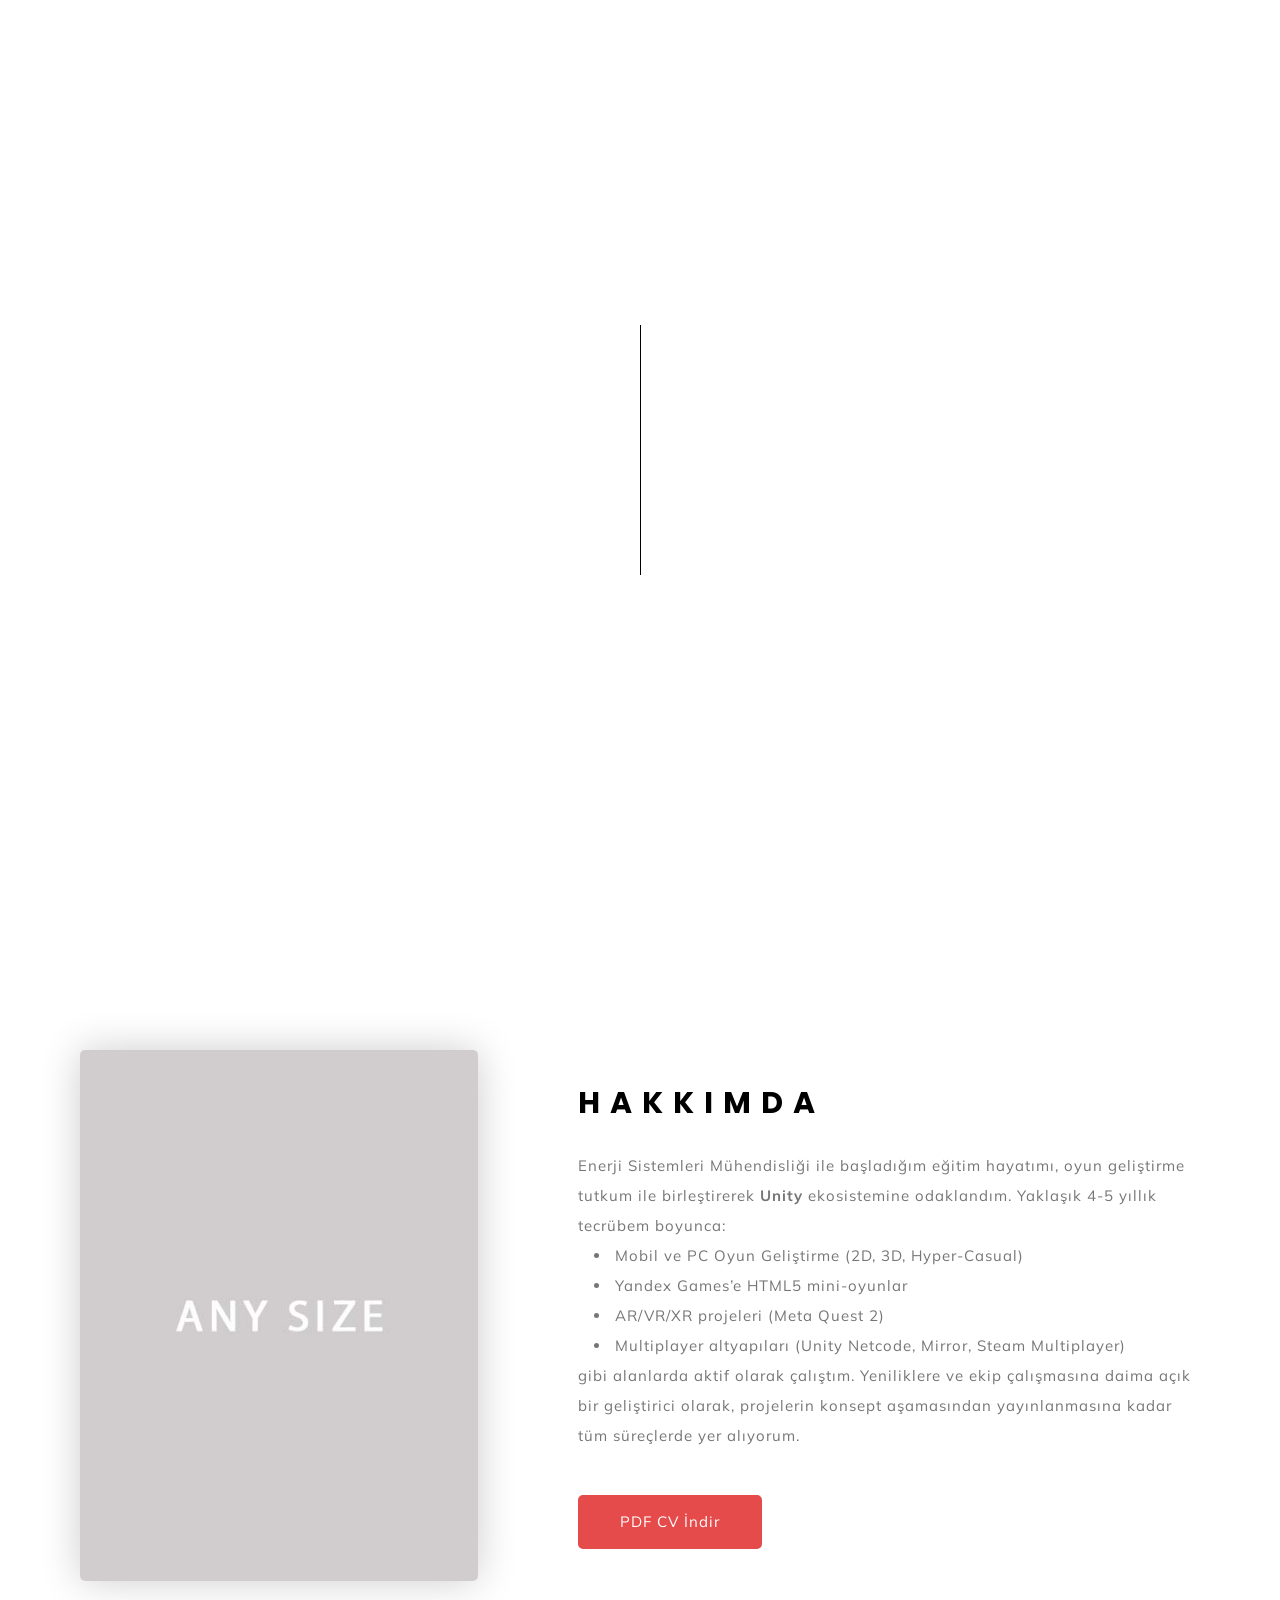
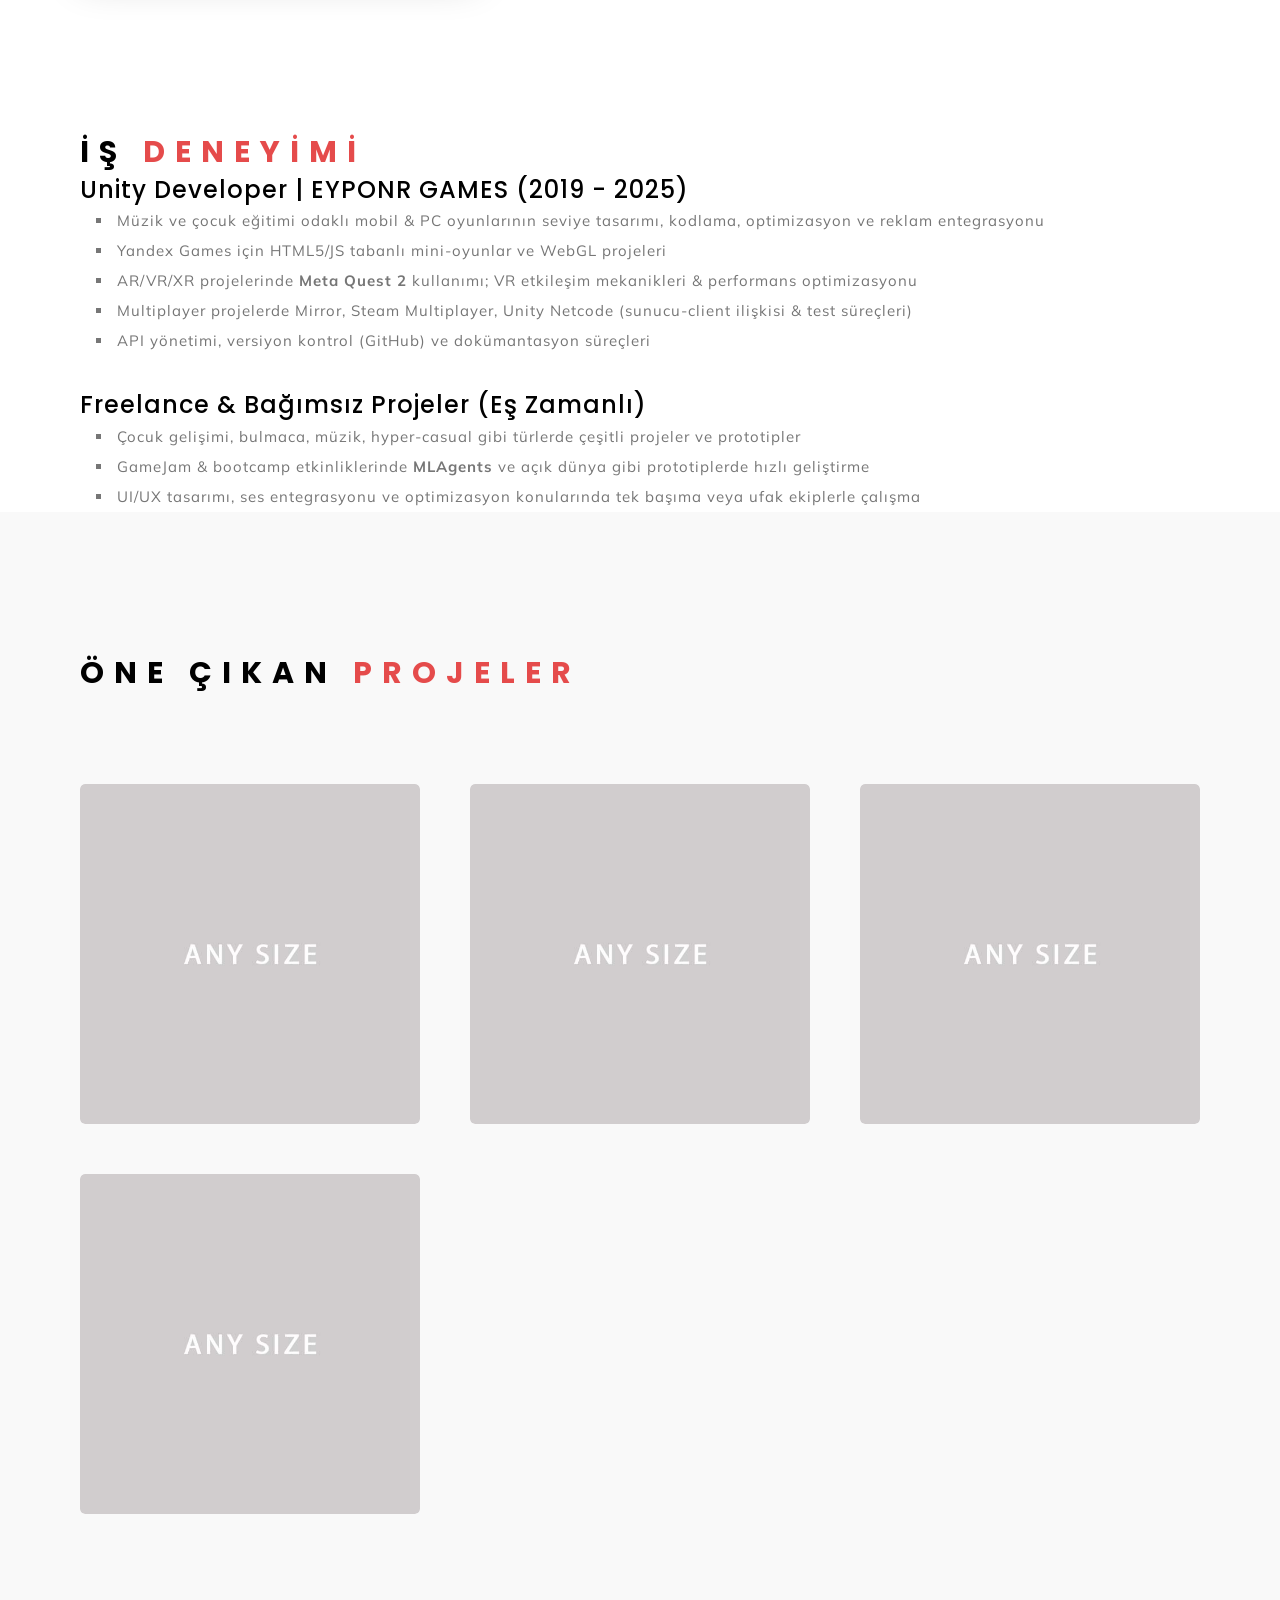
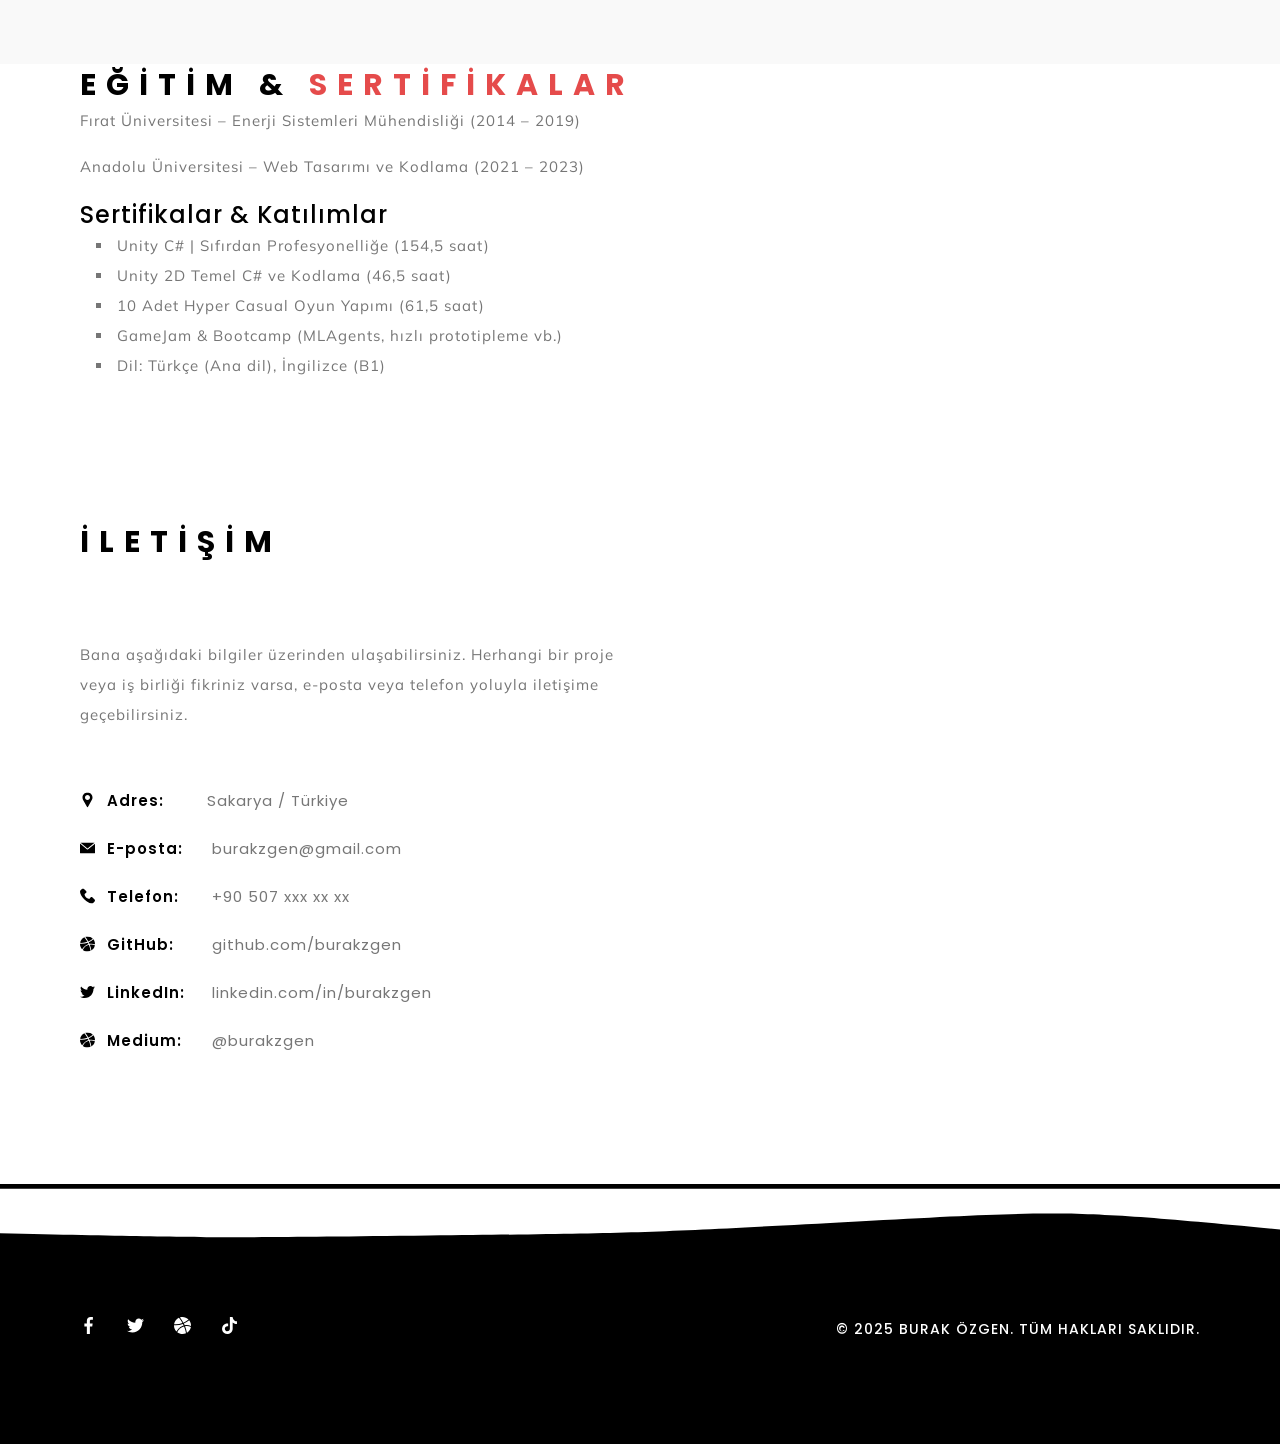
==== index.html @ 92d090a0 "up" ====
<!DOCTYPE html>
<html lang="tr">
<head>
  <meta charset="UTF-8"/>
  <meta name="viewport" content="width=device-width, maximum-scale=1, initial-scale=1"/>
  <meta name="description" content="Burak Özgen - Unity Developer CV & Portfolyo"/>
  <meta name="author" content="Burak Özgen"/>
  <title>Burak Özgen | Unity Developer</title>
  
  <!-- GOOGLE FONTS -->
  <!-- Türkçe karakterlerde sorun yaşamamak için subset=latin-ext ekliyoruz: -->
  <link
    href="https://fonts.googleapis.com/css2?family=Mulish:wght@400;600;700;900&family=Poppins:wght@400;500;600;700;900&display=swap&subset=latin-ext"
    rel="stylesheet"
  >

  <!-- TEMPLATE CSS -->
  <link rel="icon" type="image/png" href="img/favicon.png" />
  <link rel="stylesheet" type="text/css" href="css/plugins.css" />
  <link rel="stylesheet" type="text/css" href="css/colors.css" />
  <link rel="stylesheet" type="text/css" href="css/darkMode.css" />
  <link rel="stylesheet" type="text/css" href="css/style.css" />

  <!-- İsteğe bağlı ek CSS (margin veya spacing için) -->
  <style>
    /* Örnek: .margin-top-2rem adında ufak bir sınıf ekleyip dilediğin yerde kullanabilirsin */
    .margin-top-2rem {
      margin-top: 2rem;
    }
    .single_experience + .single_experience {
      margin-top: 2rem; /* Deneyim blokları arasında 2rem boşluk bırak */
    }
    .single_education + .single_education {
      margin-top: 1rem; /* Eğitim maddeleri arasında 1rem boşluk bırak */
    }
  </style>
</head>

<body>
  <!-- PRELOADER (isteğe bağlı) -->
  <div id="preloader">
    <div class="loader_line"></div>
  </div>
  <!-- /PRELOADER -->

<div class="grax_tm_all_wrap" data-magic-cursor="" data-color="crimson">

  <!-- SETTINGS (Renk & Mod) - İstersen tamamen kaldırabilirsin -->
  <div class="grax_tm_settings">
    <div class="icon">
      <img class="svg" src="img/svg/setting.svg" alt="" />
      <a class="link" href="#"></a>
    </div>
    <div class="wrapper">
      <ul class="direction">
        <li><a class="active light" href="#"><img class="svg" src="img/svg/weather.svg" alt="light mode"/></a></li>
        <li><a class="dark" href="#"><img class="svg" src="img/svg/islam.svg" alt="dark mode"/></a></li>
      </ul>
      <span class="title">Renk Seçenekleri</span>
      <ul class="colors">
        <!-- Renk örnekleri (isteğe bağlı) -->
        <li><a class="blue" href="#"></a></li>
        <li><a class="green" href="#"></a></li>
        <li><a class="brown" href="#"></a></li>
        <li><a class="pink" href="#"></a></li>
        <li><a class="orange" href="#"></a></li>
        <li class="bl"><a class="black" href="#"></a></li>
        <li class="wh"><a class="white" href="#"></a></li>
        <li><a class="purple" href="#"></a></li>
        <li><a class="sky" href="#"></a></li>
        <li><a class="cadetBlue" href="#"></a></li>
        <li><a class="crimson" href="#"></a></li>
        <li><a class="olive" href="#"></a></li>
        <li><a class="red" href="#"></a></li>
      </ul>
      <span class="title">Magic Cursor</span>
      <ul class="cursor">
        <li><a class="showme show" href="#"></a></li>
        <li><a class="hide" href="#"><img class="svg" src="img/svg/arrow.svg" alt="" /></a></li>
      </ul>
    </div>
  </div>
  <!-- /SETTINGS -->

  <!-- TOPBAR (Menü) -->
  <div class="grax_tm_topbar">
    <div class="container">
      <div class="topbar_inner">
      <!--  <div class="logo">
          <!-- Işık & Koyu tema için farklı logo koyabilirsin -->
        <!-- <a class="dark" href="#"><img src="img/logo/dark.png" alt="logo"/></a>
          <a class="light" href="#"><img src="img/logo/logo.png" alt="logo"/></a>
        </div> -->
        <div class="menu">
          <ul class="anchor_nav">
            <li class="current"><a href="#home">Anasayfa</a></li>
            <li><a href="#about">Hakkımda</a></li>
            <li><a href="#experience">Deneyim</a></li>
            <li><a href="#portfolio">Projeler</a></li>
            <li><a href="#education">Eğitim & Sertifikalar</a></li>
            <li><a href="#contact">İletişim</a></li>
          </ul>
        </div>
      </div>
    </div>
  </div>
  <!-- /TOPBAR -->

  <!-- MOBILE MENU -->
  <div class="grax_tm_mobile_menu">
    <div class="topbar_inner">
      <div class="container bigger">
        <div class="topbar_in">
          <div class="logo">
            <a href="#"><img src="img/logo/dark.png" alt="logo"/></a>
          </div>
          <div class="my_trigger">
            <div class="hamburger hamburger--collapse-r">
              <div class="hamburger-box">
                <div class="hamburger-inner"></div>
              </div>
            </div>
          </div>
        </div>
      </div>
    </div>
    <div class="dropdown">
      <div class="container">
        <div class="dropdown_inner">
          <ul class="anchor_nav">
            <li><a href="#home">Anasayfa</a></li>
            <li><a href="#about">Hakkımda</a></li>
            <li><a href="#experience">Deneyim</a></li>
            <li><a href="#portfolio">Projeler</a></li>
            <li><a href="#education">Eğitim & Sertifikalar</a></li>
            <li><a href="#contact">İletişim</a></li>
          </ul>
        </div>
      </div>
    </div>
  </div>
  <!-- /MOBILE MENU -->

  <!-- HERO (Anasayfa) -->
  <div class="grax_tm_hero" id="home">
    <div class="bg">
      <div class="image" data-img-url="img/slider/2.jpg"></div>
      <div class="overlay"></div>
    </div>
    <div class="content">
      <div class="container">
        <div class="details" data-animation="toTop">
          <h3 class="fn_animation name">Burak Özgen</h3>
          <span class="fn_animation job">Unity Developer | Oyun Geliştirici</span>
        </div>
        <div class="grax_tm_down" data-skin="light">
          <div class="line_wrapper">
            <div class="line"></div>
          </div>
        </div>
      </div>
    </div>
  </div>
  <!-- /HERO -->

  <!-- ABOUT (Hakkımda) -->
  <div class="grax_tm_section" id="about">
    <div class="grax_tm_about">
      <div class="container">
        <div class="about_inner">
          <div class="left wow fadeInLeft" data-wow-duration="1.5s">
            <div class="image parallax" data-relative-input="true">
              <img src="img/placeholders/3-4.jpg" alt="placeholder" />
              <div class="main layer" data-img-url="img/about/1.jpg" data-depth="0.04"></div>
            </div>
          </div>
          <div class="right wow fadeInLeft" data-wow-duration="1.5s" data-wow-delay=".2s">
            <div class="grax_tm_title_holder">
              <h3>Hakkımda</h3>
            </div>
            <div class="text">
              <p>
                Enerji Sistemleri Mühendisliği ile başladığım eğitim hayatımı, oyun geliştirme 
                tutkum ile birleştirerek <strong>Unity</strong> ekosistemine odaklandım. 
                Yaklaşık 4-5 yıllık tecrübem boyunca:
              </p>
              <ul style="list-style: inside disc; margin-left:1rem;">
                <li>Mobil ve PC Oyun Geliştirme (2D, 3D, Hyper-Casual)</li>
                <li>Yandex Games’e HTML5 mini-oyunlar</li>
                <li>AR/VR/XR projeleri (Meta Quest 2)</li>
                <li>Multiplayer altyapıları (Unity Netcode, Mirror, Steam Multiplayer)</li>
              </ul>
              <p>
                gibi alanlarda aktif olarak çalıştım. Yeniliklere ve ekip çalışmasına 
                daima açık bir geliştirici olarak, projelerin konsept aşamasından 
                yayınlanmasına kadar tüm süreçlerde yer alıyorum.
              </p>
            </div>

            <div class="grax_tm_button" style="margin-top:1rem;">
              <!-- Burada PDF linki veya Drive linki ekleyebilirsin -->
              <a href="img/resume/BurakOZGEN_CV.pdf" download>PDF CV İndir</a>
            </div>
            
          </div>
        </div>
      </div>
    </div>
  </div>
  <!-- /ABOUT -->

  <!-- EXPERIENCE (Deneyim) -->
  <div class="grax_tm_section" id="experience">
    <div class="container">
      <div class="grax_tm_title_holder">
        <h3>İş <span>Deneyimi</span></h3>
      </div>
      <div class="experience_inner">
        
        <!-- 1) EYPONR GAMES -->
        <div class="single_experience wow fadeInLeft" data-wow-duration="1.5s">
          <h4>Unity Developer | EYPONR GAMES <span>(2019 - 2025)</span></h4>
          <ul style="list-style: inside square; margin-left:1rem;">
            <li>Müzik ve çocuk eğitimi odaklı mobil &amp; PC oyunlarının seviye tasarımı, kodlama, optimizasyon ve reklam entegrasyonu</li>
            <li>Yandex Games için HTML5/JS tabanlı mini-oyunlar ve WebGL projeleri</li>
            <li>AR/VR/XR projelerinde <strong>Meta Quest 2</strong> kullanımı; VR etkileşim mekanikleri &amp; performans optimizasyonu</li>
            <li>Multiplayer projelerde Mirror, Steam Multiplayer, Unity Netcode (sunucu-client ilişkisi &amp; test süreçleri)</li>
            <li>API yönetimi, versiyon kontrol (GitHub) ve dokümantasyon süreçleri</li>
          </ul>
        </div>

        <!-- 2) Freelance & Bağımsız Projeler -->
        <div class="single_experience wow fadeInLeft" data-wow-duration="1.5s" data-wow-delay=".2s">
          <h4>Freelance &amp; Bağımsız Projeler <span>(Eş Zamanlı)</span></h4>
          <ul style="list-style: inside square; margin-left:1rem;">
            <li>Çocuk gelişimi, bulmaca, müzik, hyper-casual gibi türlerde çeşitli projeler ve prototipler</li>
            <li>GameJam &amp; bootcamp etkinliklerinde <strong>MLAgents</strong> ve açık dünya gibi prototiplerde hızlı geliştirme</li>
            <li>UI/UX tasarımı, ses entegrasyonu ve optimizasyon konularında tek başıma veya ufak ekiplerle çalışma</li>
          </ul>
        </div>

      </div>
    </div>
  </div>
  <!-- /EXPERIENCE -->

  <!-- PORTFOLIO (Projeler) -->
  <div class="grax_tm_section" id="portfolio">
    <div class="grax_tm_portfolio">
      <div class="container">
        <div class="grax_tm_title_holder">
          <h3>Öne Çıkan <span>Projeler</span></h3>
        </div>
        <div class="portfolio_list">
          <ul class="gallery_zoom my_waypoint">

            <!-- Real Piano -->
            <li class="wow fadeInLeft" data-wow-duration="1.5s">
              <div class="list_inner">
                <div class="image">
                  <img src="img/placeholders/1-1.jpg" alt="placeholder"/>
                  <div class="main" data-img-url="img/portfolio/1.jpg"></div>
                </div>
                <div class="overlay"></div>
                <div class="details">
                  <span>Müzik / Eğitim</span>
                  <h3>Real Piano</h3>
                </div>
                <!-- Bağlantı ister WebGL demosu ister Google Play linki vb. -->
                <a class="grax_tm_full_link" href="#" target="_blank"></a>
              </div>
            </li>

            <!-- Cebirsel Hazineler -->
            <li class="wow fadeInLeft" data-wow-duration="1.5s" data-wow-delay=".2s">
              <div class="list_inner">
                <div class="image">
                  <img src="img/placeholders/1-1.jpg" alt="placeholder"/>
                  <div class="main" data-img-url="img/portfolio/2.jpg"></div>
                </div>
                <div class="overlay"></div>
                <div class="details">
                  <span>Bulmaca / Macera</span>
                  <h3>Cebirsel Hazineler</h3>
                </div>
                <a class="grax_tm_full_link" href="#" target="_blank"></a>
              </div>
            </li>

            <!-- Meow Cat Runner -->
            <li class="wow fadeInLeft" data-wow-duration="1.5s" data-wow-delay=".4s">
              <div class="list_inner">
                <div class="image">
                  <img src="img/placeholders/1-1.jpg" alt="placeholder"/>
                  <div class="main" data-img-url="img/portfolio/3.jpg"></div>
                </div>
                <div class="overlay"></div>
                <div class="details">
                  <span>Hyper-Casual</span>
                  <h3>Meow Cat Runner</h3>
                </div>
                <a class="grax_tm_full_link" href="#" target="_blank"></a>
              </div>
            </li>

            <!-- VR Projesi -->
            <li class="wow fadeInLeft" data-wow-duration="1.5s" data-wow-delay=".6s">
              <div class="list_inner">
                <div class="image">
                  <img src="img/placeholders/1-1.jpg" alt="placeholder"/>
                  <div class="main" data-img-url="img/portfolio/4.jpg"></div>
                </div>
                <div class="overlay"></div>
                <div class="details">
                  <span>AR/VR/XR</span>
                  <h3>VR Projesi (Meta Quest 2)</h3>
                </div>
                <a class="grax_tm_full_link" href="#" target="_blank"></a>
              </div>
            </li>

          </ul>
        </div>
      </div>
    </div>
  </div>
  <!-- /PORTFOLIO -->

  <!-- EDUCATION & CERTIFICATES -->
  <div class="grax_tm_section" id="education">
    <div class="container">
      <div class="grax_tm_title_holder">
        <h3>Eğitim &amp; <span>Sertifikalar</span></h3>
      </div>
      <div class="education_inner wow fadeInLeft" data-wow-duration="1.5s">
        
        <!-- Eğitim maddeleri -->
        <div class="single_education">
          <p>Fırat Üniversitesi – Enerji Sistemleri Mühendisliği <span>(2014 – 2019)</span></p>
        </div>
        <div class="single_education">
          <p>Anadolu Üniversitesi – Web Tasarımı ve Kodlama <span>(2021 – 2023)</span></p>
        </div>

        <div class="single_education margin-top-30">
          <h4>Sertifikalar &amp; Katılımlar</h4>
          <ul style="list-style: inside square; margin-left:1rem;">
            <li>Unity C# | Sıfırdan Profesyonelliğe (154,5 saat)</li>
            <li>Unity 2D Temel C# ve Kodlama (46,5 saat)</li>
            <li>10 Adet Hyper Casual Oyun Yapımı (61,5 saat)</li>
            <li>GameJam &amp; Bootcamp (MLAgents, hızlı prototipleme vb.)</li>
            <li>Dil: Türkçe (Ana dil), İngilizce (B1)</li>
          </ul>
        </div>

      </div>
    </div>
  </div>

  <!-- /EDUCATION & CERTIFICATES -->

  <!-- CONTACT (İletişim) -->
  <div class="grax_tm_contact" id="contact">
    <div class="container">
      <div class="grax_tm_title_holder">
        <h3>İletişim</h3>
      </div>
      <div class="contact_inner">
        <!-- Solda sadece iletişim bilgileri -->
        <div class="left wow fadeInLeft" data-wow-duration="1s">
          <div class="text">
            <p>
              Bana aşağıdaki bilgiler üzerinden ulaşabilirsiniz.  
              Herhangi bir proje veya iş birliği fikriniz varsa, e-posta veya telefon yoluyla iletişime geçebilirsiniz.
            </p>
          </div>
          <div class="info_list" style="margin-top:1rem;">
            <ul>
              <li>
                <div class="list_inner">
                  <img class="svg" src="img/svg/location.svg" alt="location" />
                  <p><span class="first">Adres:</span><span class="second">Sakarya / Türkiye</span></p>
                </div>
              </li>
              <li>
                <div class="list_inner">
                  <img class="svg" src="img/svg/email.svg" alt="email" />
                  <p><span class="first">E-posta:</span>
                    <span class="second"><a href="mailto:burakzgen@gmail.com">burakzgen@gmail.com</a></span></p>
                </div>
              </li>
              <li>
                <div class="list_inner">
                  <img class="svg" src="img/svg/phone.svg" alt="phone" />
                  <p><span class="first">Telefon:</span>
                    <span class="second"><a href="tel:+90507xxxxxxx">+90 507 xxx xx xx</a></span></p>
                </div>
              </li>
              <li>
                <div class="list_inner">
                  <img class="svg" src="img/svg/social/dribbble.svg" alt="github" />
                  <p><span class="first">GitHub:</span>
                    <span class="second"><a href="https://github.com/burakzgen" target="_blank">github.com/burakzgen</a></span></p>
                </div>
              </li>
              <li>
                <div class="list_inner">
                  <img class="svg" src="img/svg/social/twitter.svg" alt="linkedin" />
                  <p><span class="first">LinkedIn:</span>
                    <span class="second"><a href="https://linkedin.com/in/burakzgen" target="_blank">linkedin.com/in/burakzgen</a></span></p>
                </div>
              </li>
              <li>
                <div class="list_inner">
                  <img class="svg" src="img/svg/social/dribbble.svg" alt="medium" />
                  <p><span class="first">Medium:</span>
                    <span class="second"><a href="https://medium.com/@burakzgen" target="_blank">@burakzgen</a></span></p>
                </div>
              </li>
            </ul>
          </div>
        </div>
        
        <!-- Sağ kısım: formu kaldırdığımız için istersen tamamen yok edebilirsin -->
        <div class="right wow fadeInLeft" data-wow-duration="1s" data-wow-delay=".2s" style="display:none;">
          <!-- Boş -->
        </div>
      </div>
    </div>
  </div>
  <!-- /CONTACT -->

  <!-- FOOTER / COPYRIGHT -->
  <div class="grax_tm_section">
    <div class="grax_tm_copyright">
      <div class="my_wave">
        <svg width="100%" height="100%" version="1.1" xmlns="http://www.w3.org/2000/svg">
          <defs></defs>
          <path
            id="wave_img"
            data-color="#fff"
            d="M 0 185.609 C 317.16666666666663 118.136 317.16666666666663 118.136 634.3333333333333 151.87 
               C 951.4999999999999 185.609 951.4999999999999 185.609 1268.6666666666665 116.402 
               C 1585.833333333333 47.195 1585.833333333333 47.195 1903 131.925 
               L 1903 507 L 0 507 Z"
            fill="#fff"></path>
        </svg>
      </div>
      <div class="container">
        <div class="copyright_inner">
         <!-- <div class="logo wow fadeInLeft" data-wow-duration="1s">
            <img src="img/logo/logo.png" alt="logo" />
          </div> -->
          <div class="social wow fadeInLeft" data-wow-duration="1s" data-wow-delay=".2s">
            <ul>
              <li><a href="#"><img class="svg" src="img/svg/social/facebook.svg" alt="fb" /></a></li>
              <li><a href="#"><img class="svg" src="img/svg/social/twitter.svg" alt="tw" /></a></li>
              <li><a href="#"><img class="svg" src="img/svg/social/dribbble.svg" alt="dribbble" /></a></li>
              <li><a href="#"><img class="svg" src="img/svg/social/tik-tok.svg" alt="tiktok" /></a></li>
            </ul>
          </div>
          <div class="copy wow fadeInLeft" data-wow-duration="1s" data-wow-delay=".4s">
            <p>© 2025 Burak Özgen. Tüm Hakları Saklıdır.</p>
          </div>
        </div>
      </div>
    </div>
  </div>
  <!-- /FOOTER -->

  <!-- MOUSE CURSOR (isteğe bağlı) -->
  <div class="mouse-cursor cursor-outer"></div>
  <div class="mouse-cursor cursor-inner"></div>

  <!-- SCROLL TO TOP BUTONU -->
  <div class="progressbar">
    <a href="#"><span class="text">Yukarı</span></a>
    <span class="line"></span>
  </div>
  <!-- /SCROLL TO TOP -->

</div><!-- /grax_tm_all_wrap -->

<!-- TEMPLATE JS -->
<script src="js/jquery.js"></script>
<script src="js/plugins.js"></script>
<script src="js/init.js"></script>

</body>
</html>
---- css/plugins.css ----
/*
This file is made by Marketify (2022)

01) BASE
02) FORM ELEMENTS
03) FONTELLO
04) SKELETON OR GRID
05) ANIMATION


*/

/*------------------------------------------------------------------*/ 
/*	BASE
/*------------------------------------------------------------------*/

html,body,div,span,applet,object,iframe,h1,h2,h3,h4,h5,h6,p,blockquote,pre,a,abbr,acronym,address,big,cite,code,del,dfn,em,font,ins,kbd,q,s,samp,small,strike,strong,sub,sup,tt,var,b,u,i,center,dl,dt,dd,ol,ul,li,fieldset,form,label,legend,table,caption,tbody,tfoot,thead,tr,th,td
	{
	background: transparent;
	border: 0;
	margin: 0;
	padding: 0;
	vertical-align: baseline;
	outline: none;
}

article, aside, details, figcaption, figure, footer, header, hgroup, nav, section {
    display: block;
}

blockquote {
	quotes: none;
}

blockquote:before,blockquote:after {
	content: '';
	content: none;
}
ul, ol{
	margin:0px;	
}
ul li, ol li{
	margin:0px;
}
img{
	vertical-align:middle;
	max-width:100%;
}
iframe{
	max-width:100%;
}
del {
	text-decoration: line-through;
}
a, i{
	border:none;
}
a:hover{text-decoration:none;}

table{
	width:100%;
	max-width:100%;
	text-align:left;
	border-collapse: collapse;
	border-spacing: 0px;
	margin-bottom:15px;
	color:#999;
	border:1px solid #eee;
}
table tr{
	border:1px solid #eee;
}
table th{
	vertical-align:top;
	color:#333;
	background:none;
	font-size:16px;
	font-weight:normal;
	padding:15px 10px;
	border:1px solid #eee;
}
table td{
	vertical-align:top;
	padding:10px;
	border:1px solid #eee;
}

code, pre {
	padding: 10px;
	padding-bottom: 0;
	border-left: 3px solid #6FBF71;
	border-bottom: 1px solid transparent;
	background: #f7f7f7;
	overflow-x:scroll;
}

pre{
	display: block;	
	word-break: break-all;
	word-wrap: break-word;
}
pre code { white-space: pre-wrap; }

.space10{width:100%; float:left; clear:both; margin-bottom:10px;}
.space20{width:100%; float:left; clear:both; margin-bottom:20px;}
.space30{width:100%; float:left; clear:both; margin-bottom:30px;}
.space40{width:100%; float:left; clear:both; margin-bottom:40px;}
.space50{width:100%; float:left; clear:both; margin-bottom:50px;}
.space60{width:100%; float:left; clear:both; margin-bottom:60px;}
.space70{width:100%; float:left; clear:both; margin-bottom:70px;}
.space80{width:100%; float:left; clear:both; margin-bottom:80px;}
.space90{width:100%; float:left; clear:both; margin-bottom:90px;}
.space100{width:100%; float:left; clear:both; margin-bottom:100px;}
.space200{width:100%; float:left; clear:both; margin-bottom:200px;}
.space300{width:100%; float:left; clear:both; margin-bottom:300px;}
.space400{width:100%; float:left; clear:both; margin-bottom:400px;}
.space500{width:100%; float:left; clear:both; margin-bottom:500px;}
.space1000{width:100%; float:left; clear:both; margin-bottom:1000px;}

/*------------------------------------------------------------------*/ 
/*	FORM ELEMENTS
/*------------------------------------------------------------------*/

textarea{
	border-radius:0;
	font-size:13px;
	resize:vertical;
	font-family:"Poppins";
	letter-spacing: 1.2px !important;
	
	-webkit-box-sizing: border-box; /* Safari/Chrome, other WebKit */
	-moz-box-sizing: border-box;    /* Firefox, other Gecko */
	-ms-box-sizing: border-box;     /* IE 10 + */
	box-sizing: border-box;         /* Opera/IE 8+ */
	
	line-height:1.4;
	padding:10px!important;
	width:100%;
	border:1px solid #eee;
	
	-webkit-transition: all .3s ease;
	   -moz-transition: all .3s ease;
	    -ms-transition: all .3s ease;
	     -o-transition: all .3s ease;
	        transition: all .3s ease;
}
input[type="text"],
input[type="password"],
input[type="datetime"],
input[type="datetime-local"],
input[type="date"],
input[type="month"],
input[type="time"],
input[type="week"],
input[type="number"],
input[type="email"],
input[type="url"],
input[type="search"],
input[type="tel"],
input[type="color"],
.uneditable-input {
	border-radius:0;
	font-size:13px;
	min-width:auto;
	letter-spacing:1.4px;
	
	-webkit-box-sizing: border-box; /* Safari/Chrome, other WebKit */
	-moz-box-sizing: border-box;    /* Firefox, other Gecko */
	-ms-box-sizing: border-box;     /* IE 10 + */
	box-sizing: border-box;         /* Opera/IE 8+ */
	
	font-family:"Poppins";
	
	line-height:1.6;
	padding:10px!important;
	height:44px;
	vertical-align:middle;
	border:1px solid #eee;
	
	-webkit-transition: all .3s ease;
	   -moz-transition: all .3s ease;
	    -ms-transition: all .3s ease;
	     -o-transition: all .3s ease;
	        transition: all .3s ease;
}

textarea:focus,
input[type="text"]:focus,
input[type="password"]:focus,
input[type="datetime"]:focus,
input[type="datetime-local"]:focus,
input[type="date"]:focus,
input[type="month"]:focus,
input[type="time"]:focus,
input[type="week"]:focus,
input[type="number"]:focus,
input[type="email"]:focus,
input[type="url"]:focus,
input[type="search"]:focus,
input[type="tel"]:focus,
input[type="color"]:focus,
.uneditable-input:focus {
	border-color:#ccc;
	background:#eee;
}

input[type="submit"]{
	padding: 13px 15px;
	height: 40px;
	line-height: 1;
	text-transform: uppercase;
	font-size: 13px;
	font-weight: 600;
	text-decoration: none;
	letter-spacing: 0.5px;
	border:none;
	cursor:pointer;
	color: #FFF;
	background:#777;
	
	-webkit-transition: all .3s ease;
	   -moz-transition: all .3s ease;
	    -ms-transition: all .3s ease;
	     -o-transition: all .3s ease;
	        transition: all .3s ease;
}
input[type="submit"]:hover{
	background:#444;
}
select{
	padding:8px;
	border:2px solid #eee;
}
input[type="button"]{
	cursor:pointer;
	-webkit-transition: all .3s ease;
	   -moz-transition: all .3s ease;
	    -ms-transition: all .3s ease;
	     -o-transition: all .3s ease;
	        transition: all .3s ease;
}


/*------------------------------------------------------------------*/ 
/*	MAGNIFIC POPUP
/*------------------------------------------------------------------*/

.mfp-bg,.mfp-wrap{position:fixed;left:0;top:0}.mfp-bg,.mfp-container,.mfp-wrap{height:100%;width:100%}.mfp-arrow:after,.mfp-arrow:before,.mfp-container:before,.mfp-figure:after{content:''}.mfp-bg{z-index:1042;overflow:hidden;background:#0b0b0b;opacity:.8}.mfp-wrap{z-index:1043;outline:0!important;-webkit-backface-visibility:hidden}.mfp-container{text-align:center;position:absolute;left:0;top:0;padding:0 8px;box-sizing:border-box}.mfp-container:before{display:inline-block;height:100%;vertical-align:middle}.mfp-align-top .mfp-container:before{display:none}.mfp-content{position:relative;display:inline-block;vertical-align:middle;margin:0 auto;text-align:left;z-index:1045}.mfp-ajax-holder .mfp-content,.mfp-inline-holder .mfp-content{width:100%;cursor:auto}.mfp-ajax-cur{cursor:progress}.mfp-zoom-out-cur,.mfp-zoom-out-cur .mfp-image-holder .mfp-close{cursor:-moz-zoom-out;cursor:-webkit-zoom-out;cursor:zoom-out}.mfp-zoom{cursor:pointer;cursor:-webkit-zoom-in;cursor:-moz-zoom-in;cursor:zoom-in}.mfp-auto-cursor .mfp-content{cursor:auto}.mfp-arrow,.mfp-close,.mfp-counter,.mfp-preloader{-webkit-user-select:none;-moz-user-select:none;user-select:none}.mfp-loading.mfp-figure{display:none}.mfp-hide{display:none!important}.mfp-preloader{color:#CCC;position:absolute;top:50%;width:auto;text-align:center;margin-top:-.8em;left:8px;right:8px;z-index:1044}.mfp-preloader a{color:#CCC}.mfp-close,.mfp-preloader a:hover{color:#FFF}.mfp-s-error .mfp-content,.mfp-s-ready .mfp-preloader{display:none}button.mfp-arrow,button.mfp-close{overflow:visible;cursor:pointer;background:0 0;border:0;-webkit-appearance:none;display:block;outline:0;padding:0;z-index:1046;box-shadow:none;touch-action:manipulation}.mfp-figure:after,.mfp-iframe-scaler iframe{box-shadow:0 0 8px rgba(0,0,0,.6);position:absolute;left:0}button::-moz-focus-inner{padding:0;border:0}.mfp-close{width:44px;height:44px;line-height:44px;position:absolute;right:0;top:0;text-decoration:none;text-align:center;opacity:.65;padding:0 0 18px 10px;font-style:normal;font-size:28px;font-family:Arial,Baskerville,monospace}.mfp-close:focus,.mfp-close:hover{opacity:1}.mfp-close:active{top:1px}.mfp-close-btn-in .mfp-close{color:#333}.mfp-iframe-holder .mfp-close,.mfp-image-holder .mfp-close{color:#FFF;right:-6px;text-align:right;padding-right:6px;width:100%}.mfp-counter{position:absolute;top:0;right:0;color:#CCC;font-size:12px;line-height:18px;white-space:nowrap}.mfp-figure,img.mfp-img{line-height:0}.mfp-arrow{position:absolute;opacity:.65;margin:-55px 0 0;top:50%;padding:0;width:90px;height:110px;-webkit-tap-highlight-color:transparent}.mfp-arrow:active{margin-top:-54px}.mfp-arrow:focus,.mfp-arrow:hover{opacity:1}.mfp-arrow:after,.mfp-arrow:before{display:block;width:0;height:0;position:absolute;left:0;top:0;margin-top:35px;margin-left:35px;border:inset transparent}.mfp-arrow:after{border-top-width:13px;border-bottom-width:13px;top:8px}.mfp-arrow:before{border-top-width:21px;border-bottom-width:21px;opacity:.7}.mfp-arrow-left{left:0}.mfp-arrow-left:after{border-right:17px solid #FFF;margin-left:31px}.mfp-arrow-left:before{margin-left:25px;border-right:27px solid #3F3F3F}.mfp-arrow-right{right:0}.mfp-arrow-right:after{border-left:17px solid #FFF;margin-left:39px}.mfp-arrow-right:before{border-left:27px solid #3F3F3F}.mfp-iframe-holder{padding-top:40px;padding-bottom:40px}.mfp-iframe-holder .mfp-content{line-height:0;width:100%;max-width:900px}.mfp-image-holder .mfp-content,img.mfp-img{max-width:100%}.mfp-iframe-holder .mfp-close{top:-40px}.mfp-iframe-scaler{width:100%;height:0;overflow:hidden;padding-top:56.25%}.mfp-iframe-scaler iframe{display:block;top:0;width:100%;height:100%;background:#000}.mfp-figure:after,img.mfp-img{width:auto;height:auto;display:block}img.mfp-img{box-sizing:border-box;padding:40px 0;margin:0 auto}.mfp-figure:after{top:40px;bottom:40px;right:0;z-index:-1;background:#444}.mfp-figure small{color:#BDBDBD;display:block;font-size:12px;line-height:14px}.mfp-figure figure{margin:0}.mfp-bottom-bar{margin-top:-36px;position:absolute;top:100%;left:0;width:100%;cursor:auto}.mfp-title{text-align:left;line-height:18px;color:#F3F3F3;word-wrap:break-word;padding-right:36px}.mfp-gallery .mfp-image-holder .mfp-figure{cursor:pointer}@media screen and (max-width:800px) and (orientation:landscape),screen and (max-height:300px){.mfp-img-mobile .mfp-image-holder{padding-left:0;padding-right:0}.mfp-img-mobile img.mfp-img{padding:0}.mfp-img-mobile .mfp-figure:after{top:0;bottom:0}.mfp-img-mobile .mfp-figure small{display:inline;margin-left:5px}.mfp-img-mobile .mfp-bottom-bar{background:rgba(0,0,0,.6);bottom:0;margin:0;top:auto;padding:3px 5px;position:fixed;box-sizing:border-box}.mfp-img-mobile .mfp-bottom-bar:empty{padding:0}.mfp-img-mobile .mfp-counter{right:5px;top:3px}.mfp-img-mobile .mfp-close{top:0;right:0;width:35px;height:35px;line-height:35px;background:rgba(0,0,0,.6);position:fixed;text-align:center;padding:0}}@media all and (max-width:900px){.mfp-arrow{-webkit-transform:scale(.75);transform:scale(.75)}.mfp-arrow-left{-webkit-transform-origin:0;transform-origin:0}.mfp-arrow-right{-webkit-transform-origin:100%;transform-origin:100%}.mfp-container{padding-left:6px;padding-right:6px}}



/*------------------------------------------------------------------*/ 
/*	ANIMATION
/*------------------------------------------------------------------*/

/*!
 * animate.css -http://daneden.me/animate
 * Version - 3.5.2
 * Licensed under the MIT license - http://opensource.org/licenses/MIT
 *
 * Copyright (c) 2017 Daniel Eden
 */

.animated {
  animation-duration: 1s;
  animation-fill-mode: both;
}

.animated.infinite {
  animation-iteration-count: infinite;
}

.animated.hinge {
  animation-duration: 2s;
}

.animated.flipOutX,
.animated.flipOutY,
.animated.bounceIn,
.animated.bounceOut {
  animation-duration: .75s;
}

@keyframes bounce {
  from, 20%, 53%, 80%, to {
    animation-timing-function: cubic-bezier(0.215, 0.610, 0.355, 1.000);
    transform: translate3d(0,0,0);
  }

  40%, 43% {
    animation-timing-function: cubic-bezier(0.755, 0.050, 0.855, 0.060);
    transform: translate3d(0, -30px, 0);
  }

  70% {
    animation-timing-function: cubic-bezier(0.755, 0.050, 0.855, 0.060);
    transform: translate3d(0, -15px, 0);
  }

  90% {
    transform: translate3d(0,-4px,0);
  }
}

.bounce {
  animation-name: bounce;
  transform-origin: center bottom;
}

@keyframes flash {
  from, 50%, to {
    opacity: 1;
  }

  25%, 75% {
    opacity: 0;
  }
}

.flash {
  animation-name: flash;
}

/* originally authored by Nick Pettit - https://github.com/nickpettit/glide */

@keyframes pulse {
  from {
    transform: scale3d(1, 1, 1);
  }

  50% {
    transform: scale3d(1.05, 1.05, 1.05);
  }

  to {
    transform: scale3d(1, 1, 1);
  }
}

.pulse {
  animation-name: pulse;
}

@keyframes rubberBand {
  from {
    transform: scale3d(1, 1, 1);
  }

  30% {
    transform: scale3d(1.25, 0.75, 1);
  }

  40% {
    transform: scale3d(0.75, 1.25, 1);
  }

  50% {
    transform: scale3d(1.15, 0.85, 1);
  }

  65% {
    transform: scale3d(.95, 1.05, 1);
  }

  75% {
    transform: scale3d(1.05, .95, 1);
  }

  to {
    transform: scale3d(1, 1, 1);
  }
}

.rubberBand {
  animation-name: rubberBand;
}

@keyframes shake {
  from, to {
    transform: translate3d(0, 0, 0);
  }

  10%, 30%, 50%, 70%, 90% {
    transform: translate3d(-10px, 0, 0);
  }

  20%, 40%, 60%, 80% {
    transform: translate3d(10px, 0, 0);
  }
}

.shake {
  animation-name: shake;
}

@keyframes headShake {
  0% {
    transform: translateX(0);
  }

  6.5% {
    transform: translateX(-6px) rotateY(-9deg);
  }

  18.5% {
    transform: translateX(5px) rotateY(7deg);
  }

  31.5% {
    transform: translateX(-3px) rotateY(-5deg);
  }

  43.5% {
    transform: translateX(2px) rotateY(3deg);
  }

  50% {
    transform: translateX(0);
  }
}

.headShake {
  animation-timing-function: ease-in-out;
  animation-name: headShake;
}

@keyframes swing {
  20% {
    transform: rotate3d(0, 0, 1, 15deg);
  }

  40% {
    transform: rotate3d(0, 0, 1, -10deg);
  }

  60% {
    transform: rotate3d(0, 0, 1, 5deg);
  }

  80% {
    transform: rotate3d(0, 0, 1, -5deg);
  }

  to {
    transform: rotate3d(0, 0, 1, 0deg);
  }
}

.swing {
  transform-origin: top center;
  animation-name: swing;
}

@keyframes tada {
  from {
    transform: scale3d(1, 1, 1);
  }

  10%, 20% {
    transform: scale3d(.9, .9, .9) rotate3d(0, 0, 1, -3deg);
  }

  30%, 50%, 70%, 90% {
    transform: scale3d(1.1, 1.1, 1.1) rotate3d(0, 0, 1, 3deg);
  }

  40%, 60%, 80% {
    transform: scale3d(1.1, 1.1, 1.1) rotate3d(0, 0, 1, -3deg);
  }

  to {
    transform: scale3d(1, 1, 1);
  }
}

.tada {
  animation-name: tada;
}

/* originally authored by Nick Pettit - https://github.com/nickpettit/glide */

@keyframes wobble {
  from {
    transform: none;
  }

  15% {
    transform: translate3d(-25%, 0, 0) rotate3d(0, 0, 1, -5deg);
  }

  30% {
    transform: translate3d(20%, 0, 0) rotate3d(0, 0, 1, 3deg);
  }

  45% {
    transform: translate3d(-15%, 0, 0) rotate3d(0, 0, 1, -3deg);
  }

  60% {
    transform: translate3d(10%, 0, 0) rotate3d(0, 0, 1, 2deg);
  }

  75% {
    transform: translate3d(-5%, 0, 0) rotate3d(0, 0, 1, -1deg);
  }

  to {

    transform: none;
  }
}

.wobble {
  animation-name: wobble;
}

@keyframes jello {
  from, 11.1%, to {
    transform: none;
  }

  22.2% {
    transform: skewX(-12.5deg) skewY(-12.5deg);
  }

  33.3% {
    transform: skewX(6.25deg) skewY(6.25deg);
  }

  44.4% {
    transform: skewX(-3.125deg) skewY(-3.125deg);
  }

  55.5% {
    transform: skewX(1.5625deg) skewY(1.5625deg);
  }

  66.6% {
    transform: skewX(-0.78125deg) skewY(-0.78125deg);
  }

  77.7% {
    transform: skewX(0.390625deg) skewY(0.390625deg);
  }

  88.8% {
    transform: skewX(-0.1953125deg) skewY(-0.1953125deg);
  }
}

.jello {
  animation-name: jello;
  transform-origin: center;
}

@keyframes bounceIn {
  from, 20%, 40%, 60%, 80%, to {
    animation-timing-function: cubic-bezier(0.215, 0.610, 0.355, 1.000);
  }

  0% {
    opacity: 0;
    transform: scale3d(.3, .3, .3);
  }

  20% {
    transform: scale3d(1.1, 1.1, 1.1);
  }

  40% {
    transform: scale3d(.9, .9, .9);
  }

  60% {
    opacity: 1;
    transform: scale3d(1.03, 1.03, 1.03);
  }

  80% {
    transform: scale3d(.97, .97, .97);
  }

  to {
    opacity: 1;
    transform: scale3d(1, 1, 1);
  }
}

.bounceIn {
  animation-name: bounceIn;
}

@keyframes bounceInDown {
  from, 60%, 75%, 90%, to {
    animation-timing-function: cubic-bezier(0.215, 0.610, 0.355, 1.000);
  }

  0% {
    opacity: 0;
    transform: translate3d(0, -3000px, 0);
  }

  60% {
    opacity: 1;
    transform: translate3d(0, 25px, 0);
  }

  75% {
    transform: translate3d(0, -10px, 0);
  }

  90% {
    transform: translate3d(0, 5px, 0);
  }

  to {
    transform: none;
  }
}

.bounceInDown {
  animation-name: bounceInDown;
}

@keyframes bounceInLeft {
  from, 60%, 75%, 90%, to {
    animation-timing-function: cubic-bezier(0.215, 0.610, 0.355, 1.000);
  }

  0% {
    opacity: 0;
    transform: translate3d(-3000px, 0, 0);
  }

  60% {
    opacity: 1;
    transform: translate3d(25px, 0, 0);
  }

  75% {
    transform: translate3d(-10px, 0, 0);
  }

  90% {
    transform: translate3d(5px, 0, 0);
  }

  to {
    transform: none;
  }
}

.bounceInLeft {
  animation-name: bounceInLeft;
}

@keyframes bounceInRight {
  from, 60%, 75%, 90%, to {
    animation-timing-function: cubic-bezier(0.215, 0.610, 0.355, 1.000);
  }

  from {
    opacity: 0;
    transform: translate3d(3000px, 0, 0);
  }

  60% {
    opacity: 1;
    transform: translate3d(-25px, 0, 0);
  }

  75% {
    transform: translate3d(10px, 0, 0);
  }

  90% {
    transform: translate3d(-5px, 0, 0);
  }

  to {
    transform: none;
  }
}

.bounceInRight {
  animation-name: bounceInRight;
}

@keyframes bounceInUp {
  from, 60%, 75%, 90%, to {
    animation-timing-function: cubic-bezier(0.215, 0.610, 0.355, 1.000);
  }

  from {
    opacity: 0;
    transform: translate3d(0, 3000px, 0);
  }

  60% {
    opacity: 1;
    transform: translate3d(0, -20px, 0);
  }

  75% {
    transform: translate3d(0, 10px, 0);
  }

  90% {
    transform: translate3d(0, -5px, 0);
  }

  to {
    transform: translate3d(0, 0, 0);
  }
}

.bounceInUp {
  animation-name: bounceInUp;
}

@keyframes bounceOut {
  20% {
    transform: scale3d(.9, .9, .9);
  }

  50%, 55% {
    opacity: 1;
    transform: scale3d(1.1, 1.1, 1.1);
  }

  to {
    opacity: 0;
    transform: scale3d(.3, .3, .3);
  }
}

.bounceOut {
  animation-name: bounceOut;
}

@keyframes bounceOutDown {
  20% {
    transform: translate3d(0, 10px, 0);
  }

  40%, 45% {
    opacity: 1;
    transform: translate3d(0, -20px, 0);
  }

  to {
    opacity: 0;
    transform: translate3d(0, 2000px, 0);
  }
}

.bounceOutDown {
  animation-name: bounceOutDown;
}

@keyframes bounceOutLeft {
  20% {
    opacity: 1;
    transform: translate3d(20px, 0, 0);
  }

  to {
    opacity: 0;
    transform: translate3d(-2000px, 0, 0);
  }
}

.bounceOutLeft {
  animation-name: bounceOutLeft;
}

@keyframes bounceOutRight {
  20% {
    opacity: 1;
    transform: translate3d(-20px, 0, 0);
  }

  to {
    opacity: 0;
    transform: translate3d(2000px, 0, 0);
  }
}

.bounceOutRight {
  animation-name: bounceOutRight;
}

@keyframes bounceOutUp {
  20% {
    transform: translate3d(0, -10px, 0);
  }

  40%, 45% {
    opacity: 1;
    transform: translate3d(0, 20px, 0);
  }

  to {
    opacity: 0;
    transform: translate3d(0, -2000px, 0);
  }
}

.bounceOutUp {
  animation-name: bounceOutUp;
}

@keyframes fadeIn {
  from {
    opacity: 0;
  }

  to {
    opacity: 1;
  }
}

.fadeIn {
  animation-name: fadeIn;
}

@keyframes fadeInDown {
  from {
    opacity: 0;
    transform: translate3d(0, -100%, 0);
  }

  to {
    opacity: 1;
    transform: none;
  }
}

.fadeInDown {
  animation-name: fadeInDown;
}

@keyframes fadeInDownBig {
  from {
    opacity: 0;
    transform: translate3d(0, -2000px, 0);
  }

  to {
    opacity: 1;
    transform: none;
  }
}

.fadeInDownBig {
  animation-name: fadeInDownBig;
}

@keyframes fadeInLeft {
  from {
    opacity: 0;
    transform: translate3d(-100%, 0, 0);
  }

  to {
    opacity: 1;
    transform: none;
  }
}

.fadeInLeft {
  animation-name: fadeInLeft;
}

@keyframes fadeInLeftBig {
  from {
    opacity: 0;
    transform: translate3d(-2000px, 0, 0);
  }

  to {
    opacity: 1;
    transform: none;
  }
}

.fadeInLeftBig {
  animation-name: fadeInLeftBig;
}

@keyframes fadeInRight {
  from {
    opacity: 0;
    transform: translate3d(100%, 0, 0);
  }

  to {
    opacity: 1;
    transform: none;
  }
}

.fadeInRight {
  animation-name: fadeInRight;
}

@keyframes fadeInRightBig {
  from {
    opacity: 0;
    transform: translate3d(2000px, 0, 0);
  }

  to {
    opacity: 1;
    transform: none;
  }
}

.fadeInRightBig {
  animation-name: fadeInRightBig;
}

@keyframes fadeInUp {
  from {
    opacity: 0;
    transform: translate3d(0, 100%, 0);
  }

  to {
    opacity: 1;
    transform: none;
  }
}

.fadeInUp {
  animation-name: fadeInUp;
}

@keyframes fadeInUpBig {
  from {
    opacity: 0;
    transform: translate3d(0, 2000px, 0);
  }

  to {
    opacity: 1;
    transform: none;
  }
}

.fadeInUpBig {
  animation-name: fadeInUpBig;
}

@keyframes fadeOut {
  from {
    opacity: 1;
  }

  to {
    opacity: 0;
  }
}

.fadeOut {
  animation-name: fadeOut;
}

@keyframes fadeOutDown {
  from {
    opacity: 1;
  }

  to {
    opacity: 0;
    transform: translate3d(0, 100%, 0);
  }
}

.fadeOutDown {
  animation-name: fadeOutDown;
}

@keyframes fadeOutDownBig {
  from {
    opacity: 1;
  }

  to {
    opacity: 0;
    transform: translate3d(0, 2000px, 0);
  }
}

.fadeOutDownBig {
  animation-name: fadeOutDownBig;
}

@keyframes fadeOutLeft {
  from {
    opacity: 1;
  }

  to {
    opacity: 0;
    transform: translate3d(-100%, 0, 0);
  }
}

.fadeOutLeft {
  animation-name: fadeOutLeft;
}

@keyframes fadeOutLeftBig {
  from {
    opacity: 1;
  }

  to {
    opacity: 0;
    transform: translate3d(-2000px, 0, 0);
  }
}

.fadeOutLeftBig {
  animation-name: fadeOutLeftBig;
}

@keyframes fadeOutRight {
  from {
    opacity: 1;
  }

  to {
    opacity: 0;
    transform: translate3d(100%, 0, 0);
  }
}

.fadeOutRight {
  animation-name: fadeOutRight;
}

@keyframes fadeOutRightBig {
  from {
    opacity: 1;
  }

  to {
    opacity: 0;
    transform: translate3d(2000px, 0, 0);
  }
}

.fadeOutRightBig {
  animation-name: fadeOutRightBig;
}

@keyframes fadeOutUp {
  from {
    opacity: 1;
  }

  to {
    opacity: 0;
    transform: translate3d(0, -100%, 0);
  }
}

.fadeOutUp {
  animation-name: fadeOutUp;
}

@keyframes fadeOutUpBig {
  from {
    opacity: 1;
  }

  to {
    opacity: 0;
    transform: translate3d(0, -2000px, 0);
  }
}

.fadeOutUpBig {
  animation-name: fadeOutUpBig;
}

@keyframes flip {
  from {
    transform: perspective(400px) rotate3d(0, 1, 0, -360deg);
    animation-timing-function: ease-out;
  }

  40% {
    transform: perspective(400px) translate3d(0, 0, 150px) rotate3d(0, 1, 0, -190deg);
    animation-timing-function: ease-out;
  }

  50% {
    transform: perspective(400px) translate3d(0, 0, 150px) rotate3d(0, 1, 0, -170deg);
    animation-timing-function: ease-in;
  }

  80% {
    transform: perspective(400px) scale3d(.95, .95, .95);
    animation-timing-function: ease-in;
  }

  to {
    transform: perspective(400px);
    animation-timing-function: ease-in;
  }
}

.animated.flip {
  -webkit-backface-visibility: visible;
  backface-visibility: visible;
  animation-name: flip;
}

@keyframes flipInX {
  from {
    transform: perspective(400px) rotate3d(1, 0, 0, 90deg);
    animation-timing-function: ease-in;
    opacity: 0;
  }

  40% {
    transform: perspective(400px) rotate3d(1, 0, 0, -20deg);
    animation-timing-function: ease-in;
  }

  60% {
    transform: perspective(400px) rotate3d(1, 0, 0, 10deg);
    opacity: 1;
  }

  80% {
    transform: perspective(400px) rotate3d(1, 0, 0, -5deg);
  }

  to {
    transform: perspective(400px);
  }
}

.flipInX {
  -webkit-backface-visibility: visible !important;
  backface-visibility: visible !important;
  animation-name: flipInX;
}

@keyframes flipInY {
  from {
    transform: perspective(400px) rotate3d(0, 1, 0, 90deg);
    animation-timing-function: ease-in;
    opacity: 0;
  }

  40% {
    transform: perspective(400px) rotate3d(0, 1, 0, -20deg);
    animation-timing-function: ease-in;
  }

  60% {
    transform: perspective(400px) rotate3d(0, 1, 0, 10deg);
    opacity: 1;
  }

  80% {
    transform: perspective(400px) rotate3d(0, 1, 0, -5deg);
  }

  to {
    transform: perspective(400px);
  }
}

.flipInY {
  -webkit-backface-visibility: visible !important;
  backface-visibility: visible !important;
  animation-name: flipInY;
}

@keyframes flipOutX {
  from {
    transform: perspective(400px);
  }

  30% {
    transform: perspective(400px) rotate3d(1, 0, 0, -20deg);
    opacity: 1;
  }

  to {
    transform: perspective(400px) rotate3d(1, 0, 0, 90deg);
    opacity: 0;
  }
}

.flipOutX {
  animation-name: flipOutX;
  -webkit-backface-visibility: visible !important;
  backface-visibility: visible !important;
}

@keyframes flipOutY {
  from {
    transform: perspective(400px);
  }

  30% {
    transform: perspective(400px) rotate3d(0, 1, 0, -15deg);
    opacity: 1;
  }

  to {
    transform: perspective(400px) rotate3d(0, 1, 0, 90deg);
    opacity: 0;
  }
}

.flipOutY {
  -webkit-backface-visibility: visible !important;
  backface-visibility: visible !important;
  animation-name: flipOutY;
}

@keyframes lightSpeedIn {
  from {
    transform: translate3d(100%, 0, 0) skewX(-30deg);
    opacity: 0;
  }

  60% {
    transform: skewX(20deg);
    opacity: 1;
  }

  80% {
    transform: skewX(-5deg);
    opacity: 1;
  }

  to {
    transform: none;
    opacity: 1;
  }
}

.lightSpeedIn {
  animation-name: lightSpeedIn;
  animation-timing-function: ease-out;
}

@keyframes lightSpeedOut {
  from {
    opacity: 1;
  }

  to {
    transform: translate3d(100%, 0, 0) skewX(30deg);
    opacity: 0;
  }
}

.lightSpeedOut {
  animation-name: lightSpeedOut;
  animation-timing-function: ease-in;
}

@keyframes rotateIn {
  from {
    transform-origin: center;
    transform: rotate3d(0, 0, 1, -200deg);
    opacity: 0;
  }

  to {
    transform-origin: center;
    transform: none;
    opacity: 1;
  }
}

.rotateIn {
  animation-name: rotateIn;
}

@keyframes rotateInDownLeft {
  from {
    transform-origin: left bottom;
    transform: rotate3d(0, 0, 1, -45deg);
    opacity: 0;
  }

  to {
    transform-origin: left bottom;
    transform: none;
    opacity: 1;
  }
}

.rotateInDownLeft {
  animation-name: rotateInDownLeft;
}

@keyframes rotateInDownRight {
  from {
    transform-origin: right bottom;
    transform: rotate3d(0, 0, 1, 45deg);
    opacity: 0;
  }

  to {
    transform-origin: right bottom;
    transform: none;
    opacity: 1;
  }
}

.rotateInDownRight {
  animation-name: rotateInDownRight;
}

@keyframes rotateInUpLeft {
  from {
    transform-origin: left bottom;
    transform: rotate3d(0, 0, 1, 45deg);
    opacity: 0;
  }

  to {
    transform-origin: left bottom;
    transform: none;
    opacity: 1;
  }
}

.rotateInUpLeft {
  animation-name: rotateInUpLeft;
}

@keyframes rotateInUpRight {
  from {
    transform-origin: right bottom;
    transform: rotate3d(0, 0, 1, -90deg);
    opacity: 0;
  }

  to {
    transform-origin: right bottom;
    transform: none;
    opacity: 1;
  }
}

.rotateInUpRight {
  animation-name: rotateInUpRight;
}

@keyframes rotateOut {
  from {
    transform-origin: center;
    opacity: 1;
  }

  to {
    transform-origin: center;
    transform: rotate3d(0, 0, 1, 200deg);
    opacity: 0;
  }
}

.rotateOut {
  animation-name: rotateOut;
}

@keyframes rotateOutDownLeft {
  from {
    transform-origin: left bottom;
    opacity: 1;
  }

  to {
    transform-origin: left bottom;
    transform: rotate3d(0, 0, 1, 45deg);
    opacity: 0;
  }
}

.rotateOutDownLeft {
  animation-name: rotateOutDownLeft;
}

@keyframes rotateOutDownRight {
  from {
    transform-origin: right bottom;
    opacity: 1;
  }

  to {
    transform-origin: right bottom;
    transform: rotate3d(0, 0, 1, -45deg);
    opacity: 0;
  }
}

.rotateOutDownRight {
  animation-name: rotateOutDownRight;
}

@keyframes rotateOutUpLeft {
  from {
    transform-origin: left bottom;
    opacity: 1;
  }

  to {
    transform-origin: left bottom;
    transform: rotate3d(0, 0, 1, -45deg);
    opacity: 0;
  }
}

.rotateOutUpLeft {
  animation-name: rotateOutUpLeft;
}

@keyframes rotateOutUpRight {
  from {
    transform-origin: right bottom;
    opacity: 1;
  }

  to {
    transform-origin: right bottom;
    transform: rotate3d(0, 0, 1, 90deg);
    opacity: 0;
  }
}

.rotateOutUpRight {
  animation-name: rotateOutUpRight;
}

@keyframes hinge {
  0% {
    transform-origin: top left;
    animation-timing-function: ease-in-out;
  }

  20%, 60% {
    transform: rotate3d(0, 0, 1, 80deg);
    transform-origin: top left;
    animation-timing-function: ease-in-out;
  }

  40%, 80% {
    transform: rotate3d(0, 0, 1, 60deg);
    transform-origin: top left;
    animation-timing-function: ease-in-out;
    opacity: 1;
  }

  to {
    transform: translate3d(0, 700px, 0);
    opacity: 0;
  }
}

.hinge {
  animation-name: hinge;
}

@keyframes jackInTheBox {
  from {
    opacity: 0;
    transform: scale(0.1) rotate(30deg);
    transform-origin: center bottom;
  }

  50% {
    transform: rotate(-10deg);
  }

  70% {
    transform: rotate(3deg);
  }

  to {
    opacity: 1;
    transform: scale(1);
  }
}

.jackInTheBox {
  animation-name: jackInTheBox;
}

/* originally authored by Nick Pettit - https://github.com/nickpettit/glide */

@keyframes rollIn {
  from {
    opacity: 0;
    transform: translate3d(-100%, 0, 0) rotate3d(0, 0, 1, -120deg);
  }

  to {
    opacity: 1;
    transform: none;
  }
}

.rollIn {
  animation-name: rollIn;
}

/* originally authored by Nick Pettit - https://github.com/nickpettit/glide */

@keyframes rollOut {
  from {
    opacity: 1;
  }

  to {
    opacity: 0;
    transform: translate3d(100%, 0, 0) rotate3d(0, 0, 1, 120deg);
  }
}

.rollOut {
  animation-name: rollOut;
}

@keyframes zoomIn {
  from {
    opacity: 0;
    transform: scale3d(.3, .3, .3);
  }

  50% {
    opacity: 1;
  }
}

.zoomIn {
  animation-name: zoomIn;
}

@keyframes zoomInDown {
  from {
    opacity: 0;
    transform: scale3d(.1, .1, .1) translate3d(0, -1000px, 0);
    animation-timing-function: cubic-bezier(0.550, 0.055, 0.675, 0.190);
  }

  60% {
    opacity: 1;

    transform: scale3d(.475, .475, .475) translate3d(0, 60px, 0);
    animation-timing-function: cubic-bezier(0.175, 0.885, 0.320, 1);
  }
}

.zoomInDown {
  animation-name: zoomInDown;
}

@keyframes zoomInLeft {
  from {
    opacity: 0;
    transform: scale3d(.1, .1, .1) translate3d(-1000px, 0, 0);
    animation-timing-function: cubic-bezier(0.550, 0.055, 0.675, 0.190);
  }

  60% {
    opacity: 1;
    transform: scale3d(.475, .475, .475) translate3d(10px, 0, 0);
    animation-timing-function: cubic-bezier(0.175, 0.885, 0.320, 1);
  }
}

.zoomInLeft {
  animation-name: zoomInLeft;
}

@keyframes zoomInRight {
  from {
    opacity: 0;
    transform: scale3d(.1, .1, .1) translate3d(1000px, 0, 0);
    animation-timing-function: cubic-bezier(0.550, 0.055, 0.675, 0.190);
  }

  60% {
    opacity: 1;
    transform: scale3d(.475, .475, .475) translate3d(-10px, 0, 0);
    animation-timing-function: cubic-bezier(0.175, 0.885, 0.320, 1);
  }
}

.zoomInRight {
  animation-name: zoomInRight;
}

@keyframes zoomInUp {
  from {
    opacity: 0;
    transform: scale3d(.1, .1, .1) translate3d(0, 1000px, 0);
    animation-timing-function: cubic-bezier(0.550, 0.055, 0.675, 0.190);
  }

  60% {
    opacity: 1;
    transform: scale3d(.475, .475, .475) translate3d(0, -60px, 0);
    animation-timing-function: cubic-bezier(0.175, 0.885, 0.320, 1);
  }
}

.zoomInUp {
  animation-name: zoomInUp;
}

@keyframes zoomOut {
  from {
    opacity: 1;
  }

  50% {
    opacity: 0;
    transform: scale3d(.3, .3, .3);
  }

  to {
    opacity: 0;
  }
}

.zoomOut {
  animation-name: zoomOut;
}

@keyframes zoomOutDown {
  40% {
    opacity: 1;
    transform: scale3d(.475, .475, .475) translate3d(0, -60px, 0);
    animation-timing-function: cubic-bezier(0.550, 0.055, 0.675, 0.190);
  }

  to {
    opacity: 0;
    transform: scale3d(.1, .1, .1) translate3d(0, 2000px, 0);
    transform-origin: center bottom;
    animation-timing-function: cubic-bezier(0.175, 0.885, 0.320, 1);
  }
}

.zoomOutDown {
  animation-name: zoomOutDown;
}

@keyframes zoomOutLeft {
  40% {
    opacity: 1;
    transform: scale3d(.475, .475, .475) translate3d(42px, 0, 0);
  }

  to {
    opacity: 0;
    transform: scale(.1) translate3d(-2000px, 0, 0);
    transform-origin: left center;
  }
}

.zoomOutLeft {
  animation-name: zoomOutLeft;
}

@keyframes zoomOutRight {
  40% {
    opacity: 1;
    transform: scale3d(.475, .475, .475) translate3d(-42px, 0, 0);
  }

  to {
    opacity: 0;
    transform: scale(.1) translate3d(2000px, 0, 0);
    transform-origin: right center;
  }
}

.zoomOutRight {
  animation-name: zoomOutRight;
}

@keyframes zoomOutUp {
  40% {
    opacity: 1;
    transform: scale3d(.475, .475, .475) translate3d(0, 60px, 0);
    animation-timing-function: cubic-bezier(0.550, 0.055, 0.675, 0.190);
  }

  to {
    opacity: 0;
    transform: scale3d(.1, .1, .1) translate3d(0, -2000px, 0);
    transform-origin: center bottom;
    animation-timing-function: cubic-bezier(0.175, 0.885, 0.320, 1);
  }
}

.zoomOutUp {
  animation-name: zoomOutUp;
}

@keyframes slideInDown {
  from {
    transform: translate3d(0, -100%, 0);
    visibility: visible;
  }

  to {
    transform: translate3d(0, 0, 0);
  }
}

.slideInDown {
  animation-name: slideInDown;
}

@keyframes slideInLeft {
  from {
    transform: translate3d(-100%, 0, 0);
    visibility: visible;
  }

  to {
    transform: translate3d(0, 0, 0);
  }
}

.slideInLeft {
  animation-name: slideInLeft;
}

@keyframes slideInRight {
  from {
    transform: translate3d(100%, 0, 0);
    visibility: visible;
  }

  to {
    transform: translate3d(0, 0, 0);
  }
}

.slideInRight {
  animation-name: slideInRight;
}

@keyframes slideInUp {
  from {
    transform: translate3d(0, 100%, 0);
    visibility: visible;
  }

  to {
    transform: translate3d(0, 0, 0);
  }
}

.slideInUp {
  animation-name: slideInUp;
}

@keyframes slideOutDown {
  from {
    transform: translate3d(0, 0, 0);
  }

  to {
    visibility: hidden;
    transform: translate3d(0, 100%, 0);
  }
}

.slideOutDown {
  animation-name: slideOutDown;
}

@keyframes slideOutLeft {
  from {
    transform: translate3d(0, 0, 0);
  }

  to {
    visibility: hidden;
    transform: translate3d(-100%, 0, 0);
  }
}

.slideOutLeft {
  animation-name: slideOutLeft;
}

@keyframes slideOutRight {
  from {
    transform: translate3d(0, 0, 0);
  }

  to {
    visibility: hidden;
    transform: translate3d(100%, 0, 0);
  }
}

.slideOutRight {
  animation-name: slideOutRight;
}

@keyframes slideOutUp {
  from {
    transform: translate3d(0, 0, 0);
  }

  to {
    visibility: hidden;
    transform: translate3d(0, -100%, 0);
  }
}

.slideOutUp {
  animation-name: slideOutUp;
}


/*
Animate.css - http://daneden.me/animate
Licensed under the ☺ license (http://licence.visualidiot.com/)

Copyright (c) 2012 Dan Eden

Permission is hereby granted, free of charge, to any person obtaining a copy of this software and associated documentation files (the "Software"), to deal in the Software without restriction, including without limitation the rights to use, copy, modify, merge, publish, distribute, sublicense, and/or sell copies of the Software, and to permit persons to whom the Software is furnished to do so, subject to the following conditions:

The above copyright notice and this permission notice shall be included in all copies or substantial portions of the Software.

THE SOFTWARE IS PROVIDED "AS IS", WITHOUT WARRANTY OF ANY KIND, EXPRESS OR IMPLIED, INCLUDING BUT NOT LIMITED TO THE WARRANTIES OF MERCHANTABILITY, FITNESS FOR A PARTICULAR PURPOSE AND NONINFRINGEMENT. IN NO EVENT SHALL THE AUTHORS OR COPYRIGHT HOLDERS BE LIABLE FOR ANY CLAIM, DAMAGES OR OTHER LIABILITY, WHETHER IN AN ACTION OF CONTRACT, TORT OR OTHERWISE, ARISING FROM, OUT OF OR IN CONNECTION WITH THE SOFTWARE OR THE USE OR OTHER DEALINGS IN THE SOFTWARE.
*/
body { /* Addresses a small issue in webkit: http://bit.ly/NEdoDq */
	-webkit-backface-visibility: hidden;
}
.animated {
	-webkit-animation-duration: 1s;
	   -moz-animation-duration: 1s;
	     -o-animation-duration: 1s;
	        animation-duration: 1s;
	-webkit-animation-fill-mode: both;
	   -moz-animation-fill-mode: both;
	     -o-animation-fill-mode: both;
	        animation-fill-mode: both;
}

.animated.hinge {
	-webkit-animation-duration: 2s;
	   -moz-animation-duration: 2s;
	     -o-animation-duration: 2s;
	        animation-duration: 2s;
}

@-webkit-keyframes flash {
	0%, 50%, 100% {opacity: 1;}	
	25%, 75% {opacity: 0;}
}

@-moz-keyframes flash {
	0%, 50%, 100% {opacity: 1;}	
	25%, 75% {opacity: 0;}
}

@-o-keyframes flash {
	0%, 50%, 100% {opacity: 1;}	
	25%, 75% {opacity: 0;}
}

@keyframes flash {
	0%, 50%, 100% {opacity: 1;}	
	25%, 75% {opacity: 0;}
}

.flash {
	-webkit-animation-name: flash;
	-moz-animation-name: flash;
	-o-animation-name: flash;
	animation-name: flash;
}
@-webkit-keyframes shake {
	0%, 100% {-webkit-transform: translateX(0);}
	10%, 30%, 50%, 70%, 90% {-webkit-transform: translateX(-10px);}
	20%, 40%, 60%, 80% {-webkit-transform: translateX(10px);}
}

@-moz-keyframes shake {
	0%, 100% {-moz-transform: translateX(0);}
	10%, 30%, 50%, 70%, 90% {-moz-transform: translateX(-10px);}
	20%, 40%, 60%, 80% {-moz-transform: translateX(10px);}
}

@-o-keyframes shake {
	0%, 100% {-o-transform: translateX(0);}
	10%, 30%, 50%, 70%, 90% {-o-transform: translateX(-10px);}
	20%, 40%, 60%, 80% {-o-transform: translateX(10px);}
}

@keyframes shake {
	0%, 100% {transform: translateX(0);}
	10%, 30%, 50%, 70%, 90% {transform: translateX(-10px);}
	20%, 40%, 60%, 80% {transform: translateX(10px);}
}

.shake {
	-webkit-animation-name: shake;
	-moz-animation-name: shake;
	-o-animation-name: shake;
	animation-name: shake;
}
@-webkit-keyframes bounce {
	0%, 20%, 50%, 80%, 100% {-webkit-transform: translateY(0);}
	40% {-webkit-transform: translateY(-30px);}
	60% {-webkit-transform: translateY(-15px);}
}

@-moz-keyframes bounce {
	0%, 20%, 50%, 80%, 100% {-moz-transform: translateY(0);}
	40% {-moz-transform: translateY(-30px);}
	60% {-moz-transform: translateY(-15px);}
}

@-o-keyframes bounce {
	0%, 20%, 50%, 80%, 100% {-o-transform: translateY(0);}
	40% {-o-transform: translateY(-30px);}
	60% {-o-transform: translateY(-15px);}
}
@keyframes bounce {
	0%, 20%, 50%, 80%, 100% {transform: translateY(0);}
	40% {transform: translateY(-30px);}
	60% {transform: translateY(-15px);}
}

.bounce {
	-webkit-animation-name: bounce;
	-moz-animation-name: bounce;
	-o-animation-name: bounce;
	animation-name: bounce;
}
@-webkit-keyframes tada {
	0% {-webkit-transform: scale(1);}	
	10%, 20% {-webkit-transform: scale(0.9) rotate(-3deg);}
	30%, 50%, 70%, 90% {-webkit-transform: scale(1.1) rotate(3deg);}
	40%, 60%, 80% {-webkit-transform: scale(1.1) rotate(-3deg);}
	100% {-webkit-transform: scale(1) rotate(0);}
}

@-moz-keyframes tada {
	0% {-moz-transform: scale(1);}	
	10%, 20% {-moz-transform: scale(0.9) rotate(-3deg);}
	30%, 50%, 70%, 90% {-moz-transform: scale(1.1) rotate(3deg);}
	40%, 60%, 80% {-moz-transform: scale(1.1) rotate(-3deg);}
	100% {-moz-transform: scale(1) rotate(0);}
}

@-o-keyframes tada {
	0% {-o-transform: scale(1);}	
	10%, 20% {-o-transform: scale(0.9) rotate(-3deg);}
	30%, 50%, 70%, 90% {-o-transform: scale(1.1) rotate(3deg);}
	40%, 60%, 80% {-o-transform: scale(1.1) rotate(-3deg);}
	100% {-o-transform: scale(1) rotate(0);}
}

@keyframes tada {
	0% {transform: scale(1);}	
	10%, 20% {transform: scale(0.9) rotate(-3deg);}
	30%, 50%, 70%, 90% {transform: scale(1.1) rotate(3deg);}
	40%, 60%, 80% {transform: scale(1.1) rotate(-3deg);}
	100% {transform: scale(1) rotate(0);}
}

.tada {
	-webkit-animation-name: tada;
	-moz-animation-name: tada;
	-o-animation-name: tada;
	animation-name: tada;
}
@-webkit-keyframes swing {
	20%, 40%, 60%, 80%, 100% { -webkit-transform-origin: top center; }
	20% { -webkit-transform: rotate(15deg); }	
	40% { -webkit-transform: rotate(-10deg); }
	60% { -webkit-transform: rotate(5deg); }	
	80% { -webkit-transform: rotate(-5deg); }	
	100% { -webkit-transform: rotate(0deg); }
}

@-moz-keyframes swing {
	20% { -moz-transform: rotate(15deg); }	
	40% { -moz-transform: rotate(-10deg); }
	60% { -moz-transform: rotate(5deg); }	
	80% { -moz-transform: rotate(-5deg); }	
	100% { -moz-transform: rotate(0deg); }
}

@-o-keyframes swing {
	20% { -o-transform: rotate(15deg); }	
	40% { -o-transform: rotate(-10deg); }
	60% { -o-transform: rotate(5deg); }	
	80% { -o-transform: rotate(-5deg); }	
	100% { -o-transform: rotate(0deg); }
}

@keyframes swing {
	20% { transform: rotate(15deg); }	
	40% { transform: rotate(-10deg); }
	60% { transform: rotate(5deg); }	
	80% { transform: rotate(-5deg); }	
	100% { transform: rotate(0deg); }
}

.swing {
	-webkit-transform-origin: top center;
	-moz-transform-origin: top center;
	-o-transform-origin: top center;
	transform-origin: top center;
	-webkit-animation-name: swing;
	-moz-animation-name: swing;
	-o-animation-name: swing;
	animation-name: swing;
}
/* originally authored by Nick Pettit - https://github.com/nickpettit/glide */

@-webkit-keyframes wobble {
  0% { -webkit-transform: translateX(0%); }
  15% { -webkit-transform: translateX(-25%) rotate(-5deg); }
  30% { -webkit-transform: translateX(20%) rotate(3deg); }
  45% { -webkit-transform: translateX(-15%) rotate(-3deg); }
  60% { -webkit-transform: translateX(10%) rotate(2deg); }
  75% { -webkit-transform: translateX(-5%) rotate(-1deg); }
  100% { -webkit-transform: translateX(0%); }
}

@-moz-keyframes wobble {
  0% { -moz-transform: translateX(0%); }
  15% { -moz-transform: translateX(-25%) rotate(-5deg); }
  30% { -moz-transform: translateX(20%) rotate(3deg); }
  45% { -moz-transform: translateX(-15%) rotate(-3deg); }
  60% { -moz-transform: translateX(10%) rotate(2deg); }
  75% { -moz-transform: translateX(-5%) rotate(-1deg); }
  100% { -moz-transform: translateX(0%); }
}

@-o-keyframes wobble {
  0% { -o-transform: translateX(0%); }
  15% { -o-transform: translateX(-25%) rotate(-5deg); }
  30% { -o-transform: translateX(20%) rotate(3deg); }
  45% { -o-transform: translateX(-15%) rotate(-3deg); }
  60% { -o-transform: translateX(10%) rotate(2deg); }
  75% { -o-transform: translateX(-5%) rotate(-1deg); }
  100% { -o-transform: translateX(0%); }
}

@keyframes wobble {
  0% { transform: translateX(0%); }
  15% { transform: translateX(-25%) rotate(-5deg); }
  30% { transform: translateX(20%) rotate(3deg); }
  45% { transform: translateX(-15%) rotate(-3deg); }
  60% { transform: translateX(10%) rotate(2deg); }
  75% { transform: translateX(-5%) rotate(-1deg); }
  100% { transform: translateX(0%); }
}

.wobble {
	-webkit-animation-name: wobble;
	-moz-animation-name: wobble;
	-o-animation-name: wobble;
	animation-name: wobble;
}
/* originally authored by Nick Pettit - https://github.com/nickpettit/glide */

@-webkit-keyframes pulse {
    0% { -webkit-transform: scale(1); }	
	50% { -webkit-transform: scale(1.1); }
    100% { -webkit-transform: scale(1); }
}
@-moz-keyframes pulse {
    0% { -moz-transform: scale(1); }	
	50% { -moz-transform: scale(1.1); }
    100% { -moz-transform: scale(1); }
}
@-o-keyframes pulse {
    0% { -o-transform: scale(1); }	
	50% { -o-transform: scale(1.1); }
    100% { -o-transform: scale(1); }
}
@keyframes pulse {
    0% { transform: scale(1); }	
	50% { transform: scale(1.1); }
    100% { transform: scale(1); }
}

.pulse {
	-webkit-animation-name: pulse;
	-moz-animation-name: pulse;
	-o-animation-name: pulse;
	animation-name: pulse;
}
@-webkit-keyframes flip {
	0% {
		-webkit-transform: perspective(400px) rotateY(0);
		-webkit-animation-timing-function: ease-out;
	}
	40% {
		-webkit-transform: perspective(400px) translateZ(150px) rotateY(170deg);
		-webkit-animation-timing-function: ease-out;
	}
	50% {
		-webkit-transform: perspective(400px) translateZ(150px) rotateY(190deg) scale(1);
		-webkit-animation-timing-function: ease-in;
	}
	80% {
		-webkit-transform: perspective(400px) rotateY(360deg) scale(.95);
		-webkit-animation-timing-function: ease-in;
	}
	100% {
		-webkit-transform: perspective(400px) scale(1);
		-webkit-animation-timing-function: ease-in;
	}
}
@-moz-keyframes flip {
	0% {
		-moz-transform: perspective(400px) rotateY(0);
		-moz-animation-timing-function: ease-out;
	}
	40% {
		-moz-transform: perspective(400px) translateZ(150px) rotateY(170deg);
		-moz-animation-timing-function: ease-out;
	}
	50% {
		-moz-transform: perspective(400px) translateZ(150px) rotateY(190deg) scale(1);
		-moz-animation-timing-function: ease-in;
	}
	80% {
		-moz-transform: perspective(400px) rotateY(360deg) scale(.95);
		-moz-animation-timing-function: ease-in;
	}
	100% {
		-moz-transform: perspective(400px) scale(1);
		-moz-animation-timing-function: ease-in;
	}
}
@-o-keyframes flip {
	0% {
		-o-transform: perspective(400px) rotateY(0);
		-o-animation-timing-function: ease-out;
	}
	40% {
		-o-transform: perspective(400px) translateZ(150px) rotateY(170deg);
		-o-animation-timing-function: ease-out;
	}
	50% {
		-o-transform: perspective(400px) translateZ(150px) rotateY(190deg) scale(1);
		-o-animation-timing-function: ease-in;
	}
	80% {
		-o-transform: perspective(400px) rotateY(360deg) scale(.95);
		-o-animation-timing-function: ease-in;
	}
	100% {
		-o-transform: perspective(400px) scale(1);
		-o-animation-timing-function: ease-in;
	}
}
@keyframes flip {
	0% {
		transform: perspective(400px) rotateY(0);
		animation-timing-function: ease-out;
	}
	40% {
		transform: perspective(400px) translateZ(150px) rotateY(170deg);
		animation-timing-function: ease-out;
	}
	50% {
		transform: perspective(400px) translateZ(150px) rotateY(190deg) scale(1);
		animation-timing-function: ease-in;
	}
	80% {
		transform: perspective(400px) rotateY(360deg) scale(.95);
		animation-timing-function: ease-in;
	}
	100% {
		transform: perspective(400px) scale(1);
		animation-timing-function: ease-in;
	}
}

.flip {
	-webkit-backface-visibility: visible !important;
	-webkit-animation-name: flip;
	-moz-backface-visibility: visible !important;
	-moz-animation-name: flip;
	-o-backface-visibility: visible !important;
	-o-animation-name: flip;
	backface-visibility: visible !important;
	animation-name: flip;
}
@-webkit-keyframes flipInX {
    0% {
        -webkit-transform: perspective(400px) rotateX(90deg);
        opacity: 0;
    }
    
    40% {
        -webkit-transform: perspective(400px) rotateX(-10deg);
    }
    
    70% {
        -webkit-transform: perspective(400px) rotateX(10deg);
    }
    
    100% {
        -webkit-transform: perspective(400px) rotateX(0deg);
        opacity: 1;
    }
}
@-moz-keyframes flipInX {
    0% {
        -moz-transform: perspective(400px) rotateX(90deg);
        opacity: 0;
    }
    
    40% {
        -moz-transform: perspective(400px) rotateX(-10deg);
    }
    
    70% {
        -moz-transform: perspective(400px) rotateX(10deg);
    }
    
    100% {
        -moz-transform: perspective(400px) rotateX(0deg);
        opacity: 1;
    }
}
@-o-keyframes flipInX {
    0% {
        -o-transform: perspective(400px) rotateX(90deg);
        opacity: 0;
    }
    
    40% {
        -o-transform: perspective(400px) rotateX(-10deg);
    }
    
    70% {
        -o-transform: perspective(400px) rotateX(10deg);
    }
    
    100% {
        -o-transform: perspective(400px) rotateX(0deg);
        opacity: 1;
    }
}
@keyframes flipInX {
    0% {
        transform: perspective(400px) rotateX(90deg);
        opacity: 0;
    }
    
    40% {
        transform: perspective(400px) rotateX(-10deg);
    }
    
    70% {
        transform: perspective(400px) rotateX(10deg);
    }
    
    100% {
        transform: perspective(400px) rotateX(0deg);
        opacity: 1;
    }
}

.flipInX {
	-webkit-backface-visibility: visible !important;
	-webkit-animation-name: flipInX;
	-moz-backface-visibility: visible !important;
	-moz-animation-name: flipInX;
	-o-backface-visibility: visible !important;
	-o-animation-name: flipInX;
	backface-visibility: visible !important;
	animation-name: flipInX;
}
@-webkit-keyframes flipOutX {
    0% {
        -webkit-transform: perspective(400px) rotateX(0deg);
        opacity: 1;
    }
	100% {
        -webkit-transform: perspective(400px) rotateX(90deg);
        opacity: 0;
    }
}

@-moz-keyframes flipOutX {
    0% {
        -moz-transform: perspective(400px) rotateX(0deg);
        opacity: 1;
    }
	100% {
        -moz-transform: perspective(400px) rotateX(90deg);
        opacity: 0;
    }
}

@-o-keyframes flipOutX {
    0% {
        -o-transform: perspective(400px) rotateX(0deg);
        opacity: 1;
    }
	100% {
        -o-transform: perspective(400px) rotateX(90deg);
        opacity: 0;
    }
}

@keyframes flipOutX {
    0% {
        transform: perspective(400px) rotateX(0deg);
        opacity: 1;
    }
	100% {
        transform: perspective(400px) rotateX(90deg);
        opacity: 0;
    }
}

.flipOutX {
	-webkit-animation-name: flipOutX;
	-webkit-backface-visibility: visible !important;
	-moz-animation-name: flipOutX;
	-moz-backface-visibility: visible !important;
	-o-animation-name: flipOutX;
	-o-backface-visibility: visible !important;
	animation-name: flipOutX;
	backface-visibility: visible !important;
}
@-webkit-keyframes flipInY {
    0% {
        -webkit-transform: perspective(400px) rotateY(90deg);
        opacity: 0;
    }
    
    40% {
        -webkit-transform: perspective(400px) rotateY(-10deg);
    }
    
    70% {
        -webkit-transform: perspective(400px) rotateY(10deg);
    }
    
    100% {
        -webkit-transform: perspective(400px) rotateY(0deg);
        opacity: 1;
    }
}
@-moz-keyframes flipInY {
    0% {
        -moz-transform: perspective(400px) rotateY(90deg);
        opacity: 0;
    }
    
    40% {
        -moz-transform: perspective(400px) rotateY(-10deg);
    }
    
    70% {
        -moz-transform: perspective(400px) rotateY(10deg);
    }
    
    100% {
        -moz-transform: perspective(400px) rotateY(0deg);
        opacity: 1;
    }
}
@-o-keyframes flipInY {
    0% {
        -o-transform: perspective(400px) rotateY(90deg);
        opacity: 0;
    }
    
    40% {
        -o-transform: perspective(400px) rotateY(-10deg);
    }
    
    70% {
        -o-transform: perspective(400px) rotateY(10deg);
    }
    
    100% {
        -o-transform: perspective(400px) rotateY(0deg);
        opacity: 1;
    }
}
@keyframes flipInY {
    0% {
        transform: perspective(400px) rotateY(90deg);
        opacity: 0;
    }
    
    40% {
        transform: perspective(400px) rotateY(-10deg);
    }

    
    70% {
        transform: perspective(400px) rotateY(10deg);
    }
    
    100% {
        transform: perspective(400px) rotateY(0deg);
        opacity: 1;
    }
}

.flipInY {
	-webkit-backface-visibility: visible !important;
	-webkit-animation-name: flipInY;
	-moz-backface-visibility: visible !important;
	-moz-animation-name: flipInY;
	-o-backface-visibility: visible !important;
	-o-animation-name: flipInY;
	backface-visibility: visible !important;
	animation-name: flipInY;
}
@-webkit-keyframes flipOutY {
    0% {
        -webkit-transform: perspective(400px) rotateY(0deg);
        opacity: 1;
    }
	100% {
        -webkit-transform: perspective(400px) rotateY(90deg);
        opacity: 0;
    }
}
@-moz-keyframes flipOutY {
    0% {
        -moz-transform: perspective(400px) rotateY(0deg);
        opacity: 1;
    }
	100% {
        -moz-transform: perspective(400px) rotateY(90deg);
        opacity: 0;
    }
}
@-o-keyframes flipOutY {
    0% {
        -o-transform: perspective(400px) rotateY(0deg);
        opacity: 1;
    }
	100% {
        -o-transform: perspective(400px) rotateY(90deg);
        opacity: 0;
    }
}
@keyframes flipOutY {
    0% {
        transform: perspective(400px) rotateY(0deg);
        opacity: 1;
    }
	100% {
        transform: perspective(400px) rotateY(90deg);
        opacity: 0;
    }
}

.flipOutY {
	-webkit-backface-visibility: visible !important;
	-webkit-animation-name: flipOutY;
	-moz-backface-visibility: visible !important;
	-moz-animation-name: flipOutY;
	-o-backface-visibility: visible !important;
	-o-animation-name: flipOutY;
	backface-visibility: visible !important;
	animation-name: flipOutY;
}
@-webkit-keyframes fadeIn {
	0% {opacity: 0;}	
	100% {opacity: 1;}
}

@-moz-keyframes fadeIn {
	0% {opacity: 0;}	
	100% {opacity: 1;}
}

@-o-keyframes fadeIn {
	0% {opacity: 0;}	
	100% {opacity: 1;}
}

@keyframes fadeIn {
	0% {opacity: 0;}	
	100% {opacity: 1;}
}

.fadeIn {
	-webkit-animation-name: fadeIn;
	-moz-animation-name: fadeIn;
	-o-animation-name: fadeIn;
	animation-name: fadeIn;
}
@-webkit-keyframes fadeInUp {
	0% {
		opacity: 0;
		-webkit-transform: translateY(20px);
	}
	
	100% {
		opacity: 1;
		-webkit-transform: translateY(0);
	}
}

@-moz-keyframes fadeInUp {
	0% {
		opacity: 0;
		-moz-transform: translateY(20px);
	}
	
	100% {
		opacity: 1;
		-moz-transform: translateY(0);
	}
}

@-o-keyframes fadeInUp {
	0% {
		opacity: 0;
		-o-transform: translateY(20px);
	}
	
	100% {
		opacity: 1;
		-o-transform: translateY(0);
	}
}

@keyframes fadeInUp {
	0% {
		opacity: 0;
		transform: translateY(20px);
	}
	
	100% {
		opacity: 1;
		transform: translateY(0);
	}
}

.fadeInUp {
	-webkit-animation-name: fadeInUp;
	-moz-animation-name: fadeInUp;
	-o-animation-name: fadeInUp;
	animation-name: fadeInUp;
}
@-webkit-keyframes fadeInDown {
	0% {
		opacity: 0;
		-webkit-transform: translateY(-20px);
	}
	
	100% {
		opacity: 1;
		-webkit-transform: translateY(0);
	}
}

@-moz-keyframes fadeInDown {
	0% {
		opacity: 0;
		-moz-transform: translateY(-20px);
	}
	
	100% {
		opacity: 1;
		-moz-transform: translateY(0);
	}
}

@-o-keyframes fadeInDown {
	0% {
		opacity: 0;
		-o-transform: translateY(-20px);
	}
	
	100% {
		opacity: 1;
		-o-transform: translateY(0);
	}
}

@keyframes fadeInDown {
	0% {
		opacity: 0;
		transform: translateY(-20px);
	}
	
	100% {
		opacity: 1;
		transform: translateY(0);
	}
}

.fadeInDown {
	-webkit-animation-name: fadeInDown;
	-moz-animation-name: fadeInDown;
	-o-animation-name: fadeInDown;
	animation-name: fadeInDown;
}
@-webkit-keyframes fadeInLeft {
	0% {
		opacity: 0;
		-webkit-transform: translateX(-20px);
	}
	
	100% {
		opacity: 1;
		-webkit-transform: translateX(0);
	}
}

@-moz-keyframes fadeInLeft {
	0% {
		opacity: 0;
		-moz-transform: translateX(-20px);
	}
	
	100% {
		opacity: 1;
		-moz-transform: translateX(0);
	}
}

@-o-keyframes fadeInLeft {
	0% {
		opacity: 0;
		-o-transform: translateX(-20px);
	}
	
	100% {
		opacity: 1;
		-o-transform: translateX(0);
	}
}

@keyframes fadeInLeft {
	0% {
		opacity: 0;
		transform: translateX(-20px);
	}
	
	100% {
		opacity: 1;
		transform: translateX(0);
	}
}

.fadeInLeft {
	-webkit-animation-name: fadeInLeft;
	-moz-animation-name: fadeInLeft;
	-o-animation-name: fadeInLeft;
	animation-name: fadeInLeft;
}
@-webkit-keyframes fadeInRight {
	0% {
		opacity: 0;
		-webkit-transform: translateX(20px);
	}
	
	100% {
		opacity: 1;
		-webkit-transform: translateX(0);
	}
}

@-moz-keyframes fadeInRight {
	0% {
		opacity: 0;
		-moz-transform: translateX(20px);
	}
	
	100% {
		opacity: 1;
		-moz-transform: translateX(0);
	}
}

@-o-keyframes fadeInRight {
	0% {
		opacity: 0;
		-o-transform: translateX(20px);
	}
	
	100% {
		opacity: 1;
		-o-transform: translateX(0);
	}
}

@keyframes fadeInRight {
	0% {
		opacity: 0;
		transform: translateX(20px);
	}
	
	100% {
		opacity: 1;
		transform: translateX(0);
	}
}

.fadeInRight {
	-webkit-animation-name: fadeInRight;
	-moz-animation-name: fadeInRight;
	-o-animation-name: fadeInRight;
	animation-name: fadeInRight;
}
@-webkit-keyframes fadeInUpBig {
	0% {
		opacity: 0;
		-webkit-transform: translateY(2000px);
	}
	
	100% {
		opacity: 1;
		-webkit-transform: translateY(0);
	}
}

@-moz-keyframes fadeInUpBig {
	0% {
		opacity: 0;
		-moz-transform: translateY(2000px);
	}
	
	100% {
		opacity: 1;
		-moz-transform: translateY(0);
	}
}

@-o-keyframes fadeInUpBig {
	0% {
		opacity: 0;
		-o-transform: translateY(2000px);
	}
	
	100% {
		opacity: 1;
		-o-transform: translateY(0);
	}
}

@keyframes fadeInUpBig {
	0% {
		opacity: 0;
		transform: translateY(2000px);
	}
	
	100% {
		opacity: 1;
		transform: translateY(0);
	}
}

.fadeInUpBig {
	-webkit-animation-name: fadeInUpBig;
	-moz-animation-name: fadeInUpBig;
	-o-animation-name: fadeInUpBig;
	animation-name: fadeInUpBig;
}
@-webkit-keyframes fadeInDownBig {
	0% {
		opacity: 0;
		-webkit-transform: translateY(-2000px);
	}
	
	100% {
		opacity: 1;
		-webkit-transform: translateY(0);
	}
}

@-moz-keyframes fadeInDownBig {
	0% {
		opacity: 0;
		-moz-transform: translateY(-2000px);
	}
	
	100% {
		opacity: 1;
		-moz-transform: translateY(0);
	}
}

@-o-keyframes fadeInDownBig {
	0% {
		opacity: 0;
		-o-transform: translateY(-2000px);
	}
	
	100% {
		opacity: 1;
		-o-transform: translateY(0);
	}
}

@keyframes fadeInDownBig {
	0% {
		opacity: 0;
		transform: translateY(-2000px);
	}
	
	100% {
		opacity: 1;
		transform: translateY(0);
	}
}

.fadeInDownBig {
	-webkit-animation-name: fadeInDownBig;
	-moz-animation-name: fadeInDownBig;
	-o-animation-name: fadeInDownBig;
	animation-name: fadeInDownBig;
}
@-webkit-keyframes fadeInLeftBig {
	0% {
		opacity: 0;
		-webkit-transform: translateX(-2000px);
	}
	
	100% {
		opacity: 1;
		-webkit-transform: translateX(0);
	}
}
@-moz-keyframes fadeInLeftBig {
	0% {
		opacity: 0;
		-moz-transform: translateX(-2000px);
	}
	
	100% {
		opacity: 1;
		-moz-transform: translateX(0);
	}
}
@-o-keyframes fadeInLeftBig {
	0% {
		opacity: 0;
		-o-transform: translateX(-2000px);
	}
	
	100% {
		opacity: 1;
		-o-transform: translateX(0);
	}
}
@keyframes fadeInLeftBig {
	0% {
		opacity: 0;
		transform: translateX(-2000px);
	}
	
	100% {
		opacity: 1;
		transform: translateX(0);
	}
}

.fadeInLeftBig {
	-webkit-animation-name: fadeInLeftBig;
	-moz-animation-name: fadeInLeftBig;
	-o-animation-name: fadeInLeftBig;
	animation-name: fadeInLeftBig;
}
@-webkit-keyframes fadeInRightBig {
	0% {
		opacity: 0;
		-webkit-transform: translateX(2000px);
	}
	
	100% {
		opacity: 1;
		-webkit-transform: translateX(0);
	}
}

@-moz-keyframes fadeInRightBig {
	0% {
		opacity: 0;
		-moz-transform: translateX(2000px);
	}
	
	100% {
		opacity: 1;
		-moz-transform: translateX(0);
	}
}

@-o-keyframes fadeInRightBig {
	0% {
		opacity: 0;
		-o-transform: translateX(2000px);
	}
	
	100% {
		opacity: 1;
		-o-transform: translateX(0);
	}
}

@keyframes fadeInRightBig {
	0% {
		opacity: 0;
		transform: translateX(2000px);
	}
	
	100% {
		opacity: 1;
		transform: translateX(0);
	}
}

.fadeInRightBig {
	-webkit-animation-name: fadeInRightBig;
	-moz-animation-name: fadeInRightBig;
	-o-animation-name: fadeInRightBig;
	animation-name: fadeInRightBig;
}
@-webkit-keyframes fadeOut {
	0% {opacity: 1;}
	100% {opacity: 0;}
}

@-moz-keyframes fadeOut {
	0% {opacity: 1;}
	100% {opacity: 0;}
}

@-o-keyframes fadeOut {
	0% {opacity: 1;}
	100% {opacity: 0;}
}

@keyframes fadeOut {
	0% {opacity: 1;}
	100% {opacity: 0;}
}

.fadeOut {
	-webkit-animation-name: fadeOut;
	-moz-animation-name: fadeOut;
	-o-animation-name: fadeOut;
	animation-name: fadeOut;
}
@-webkit-keyframes fadeOutUp {
	0% {
		opacity: 1;
		-webkit-transform: translateY(0);
	}
	
	100% {
		opacity: 0;
		-webkit-transform: translateY(-20px);
	}
}
@-moz-keyframes fadeOutUp {
	0% {
		opacity: 1;
		-moz-transform: translateY(0);
	}
	
	100% {
		opacity: 0;
		-moz-transform: translateY(-20px);
	}
}
@-o-keyframes fadeOutUp {
	0% {
		opacity: 1;
		-o-transform: translateY(0);
	}
	
	100% {
		opacity: 0;
		-o-transform: translateY(-20px);
	}
}
@keyframes fadeOutUp {
	0% {
		opacity: 1;
		transform: translateY(0);
	}
	
	100% {
		opacity: 0;
		transform: translateY(-20px);
	}
}

.fadeOutUp {
	-webkit-animation-name: fadeOutUp;
	-moz-animation-name: fadeOutUp;
	-o-animation-name: fadeOutUp;
	animation-name: fadeOutUp;
}
@-webkit-keyframes fadeOutDown {
	0% {
		opacity: 1;
		-webkit-transform: translateY(0);
	}
	
	100% {
		opacity: 0;
		-webkit-transform: translateY(20px);
	}
}

@-moz-keyframes fadeOutDown {
	0% {
		opacity: 1;
		-moz-transform: translateY(0);
	}
	
	100% {
		opacity: 0;
		-moz-transform: translateY(20px);
	}
}

@-o-keyframes fadeOutDown {
	0% {
		opacity: 1;
		-o-transform: translateY(0);
	}
	
	100% {
		opacity: 0;
		-o-transform: translateY(20px);
	}
}

@keyframes fadeOutDown {
	0% {
		opacity: 1;
		transform: translateY(0);
	}
	
	100% {
		opacity: 0;
		transform: translateY(20px);
	}
}

.fadeOutDown {
	-webkit-animation-name: fadeOutDown;
	-moz-animation-name: fadeOutDown;
	-o-animation-name: fadeOutDown;
	animation-name: fadeOutDown;
}
@-webkit-keyframes fadeOutLeft {
	0% {
		opacity: 1;
		-webkit-transform: translateX(0);
	}
	
	100% {
		opacity: 0;
		-webkit-transform: translateX(-20px);
	}
}

@-moz-keyframes fadeOutLeft {
	0% {
		opacity: 1;
		-moz-transform: translateX(0);
	}
	
	100% {
		opacity: 0;
		-moz-transform: translateX(-20px);
	}
}

@-o-keyframes fadeOutLeft {
	0% {
		opacity: 1;
		-o-transform: translateX(0);
	}
	
	100% {
		opacity: 0;
		-o-transform: translateX(-20px);
	}
}

@keyframes fadeOutLeft {
	0% {
		opacity: 1;
		transform: translateX(0);
	}
	
	100% {
		opacity: 0;
		transform: translateX(-20px);
	}
}

.fadeOutLeft {
	-webkit-animation-name: fadeOutLeft;
	-moz-animation-name: fadeOutLeft;
	-o-animation-name: fadeOutLeft;
	animation-name: fadeOutLeft;
}
@-webkit-keyframes fadeOutRight {
	0% {
		opacity: 1;
		-webkit-transform: translateX(0);
	}
	
	100% {
		opacity: 0;
		-webkit-transform: translateX(20px);
	}
}

@-moz-keyframes fadeOutRight {
	0% {
		opacity: 1;
		-moz-transform: translateX(0);
	}
	
	100% {
		opacity: 0;
		-moz-transform: translateX(20px);
	}
}

@-o-keyframes fadeOutRight {
	0% {
		opacity: 1;
		-o-transform: translateX(0);
	}
	
	100% {
		opacity: 0;
		-o-transform: translateX(20px);
	}
}

@keyframes fadeOutRight {
	0% {
		opacity: 1;
		transform: translateX(0);
	}
	
	100% {
		opacity: 0;
		transform: translateX(20px);
	}
}

.fadeOutRight {
	-webkit-animation-name: fadeOutRight;
	-moz-animation-name: fadeOutRight;
	-o-animation-name: fadeOutRight;
	animation-name: fadeOutRight;
}
@-webkit-keyframes fadeOutUpBig {
	0% {
		opacity: 1;
		-webkit-transform: translateY(0);
	}
	
	100% {
		opacity: 0;
		-webkit-transform: translateY(-2000px);
	}
}

@-moz-keyframes fadeOutUpBig {
	0% {
		opacity: 1;
		-moz-transform: translateY(0);
	}
	
	100% {
		opacity: 0;
		-moz-transform: translateY(-2000px);
	}
}

@-o-keyframes fadeOutUpBig {
	0% {
		opacity: 1;
		-o-transform: translateY(0);
	}
	
	100% {
		opacity: 0;
		-o-transform: translateY(-2000px);
	}
}

@keyframes fadeOutUpBig {
	0% {
		opacity: 1;
		transform: translateY(0);
	}
	
	100% {
		opacity: 0;
		transform: translateY(-2000px);
	}
}

.fadeOutUpBig {
	-webkit-animation-name: fadeOutUpBig;
	-moz-animation-name: fadeOutUpBig;
	-o-animation-name: fadeOutUpBig;
	animation-name: fadeOutUpBig;
}
@-webkit-keyframes fadeOutDownBig {
	0% {
		opacity: 1;
		-webkit-transform: translateY(0);
	}
	
	100% {
		opacity: 0;
		-webkit-transform: translateY(2000px);
	}
}

@-moz-keyframes fadeOutDownBig {
	0% {
		opacity: 1;
		-moz-transform: translateY(0);
	}
	
	100% {
		opacity: 0;
		-moz-transform: translateY(2000px);
	}
}

@-o-keyframes fadeOutDownBig {
	0% {
		opacity: 1;
		-o-transform: translateY(0);
	}
	
	100% {
		opacity: 0;
		-o-transform: translateY(2000px);
	}
}

@keyframes fadeOutDownBig {
	0% {
		opacity: 1;
		transform: translateY(0);
	}
	
	100% {
		opacity: 0;
		transform: translateY(2000px);
	}
}

.fadeOutDownBig {
	-webkit-animation-name: fadeOutDownBig;
	-moz-animation-name: fadeOutDownBig;
	-o-animation-name: fadeOutDownBig;
	animation-name: fadeOutDownBig;
}
@-webkit-keyframes fadeOutLeftBig {
	0% {
		opacity: 1;
		-webkit-transform: translateX(0);
	}
	
	100% {
		opacity: 0;
		-webkit-transform: translateX(-2000px);
	}
}

@-moz-keyframes fadeOutLeftBig {
	0% {
		opacity: 1;
		-moz-transform: translateX(0);
	}
	
	100% {
		opacity: 0;
		-moz-transform: translateX(-2000px);
	}
}

@-o-keyframes fadeOutLeftBig {
	0% {
		opacity: 1;
		-o-transform: translateX(0);
	}
	
	100% {
		opacity: 0;
		-o-transform: translateX(-2000px);
	}
}

@keyframes fadeOutLeftBig {
	0% {
		opacity: 1;
		transform: translateX(0);
	}
	
	100% {
		opacity: 0;
		transform: translateX(-2000px);
	}
}

.fadeOutLeftBig {
	-webkit-animation-name: fadeOutLeftBig;
	-moz-animation-name: fadeOutLeftBig;
	-o-animation-name: fadeOutLeftBig;
	animation-name: fadeOutLeftBig;
}
@-webkit-keyframes fadeOutRightBig {
	0% {
		opacity: 1;
		-webkit-transform: translateX(0);
	}
	
	100% {
		opacity: 0;
		-webkit-transform: translateX(2000px);
	}
}
@-moz-keyframes fadeOutRightBig {
	0% {
		opacity: 1;
		-moz-transform: translateX(0);
	}
	
	100% {
		opacity: 0;
		-moz-transform: translateX(2000px);
	}
}
@-o-keyframes fadeOutRightBig {
	0% {
		opacity: 1;
		-o-transform: translateX(0);
	}
	
	100% {
		opacity: 0;
		-o-transform: translateX(2000px);
	}
}
@keyframes fadeOutRightBig {
	0% {
		opacity: 1;
		transform: translateX(0);
	}
	
	100% {
		opacity: 0;
		transform: translateX(2000px);
	}
}

.fadeOutRightBig {
	-webkit-animation-name: fadeOutRightBig;
	-moz-animation-name: fadeOutRightBig;
	-o-animation-name: fadeOutRightBig;
	animation-name: fadeOutRightBig;
}
@-webkit-keyframes bounceIn {
	0% {
		opacity: 0;
		-webkit-transform: scale(.3);
	}
	
	50% {
		opacity: 1;
		-webkit-transform: scale(1.05);
	}
	
	70% {
		-webkit-transform: scale(.9);
	}
	
	100% {
		-webkit-transform: scale(1);
	}
}

@-moz-keyframes bounceIn {
	0% {
		opacity: 0;
		-moz-transform: scale(.3);
	}
	
	50% {
		opacity: 1;
		-moz-transform: scale(1.05);
	}
	
	70% {
		-moz-transform: scale(.9);
	}
	
	100% {
		-moz-transform: scale(1);
	}
}

@-o-keyframes bounceIn {
	0% {
		opacity: 0;
		-o-transform: scale(.3);
	}
	
	50% {
		opacity: 1;
		-o-transform: scale(1.05);
	}
	
	70% {
		-o-transform: scale(.9);
	}
	
	100% {
		-o-transform: scale(1);
	}
}

@keyframes bounceIn {
	0% {
		opacity: 0;
		transform: scale(.3);
	}
	
	50% {
		opacity: 1;
		transform: scale(1.05);
	}
	
	70% {
		transform: scale(.9);
	}
	
	100% {
		transform: scale(1);
	}
}

.bounceIn {
	-webkit-animation-name: bounceIn;
	-moz-animation-name: bounceIn;
	-o-animation-name: bounceIn;
	animation-name: bounceIn;
}
@-webkit-keyframes bounceInUp {
	0% {
		opacity: 0;
		-webkit-transform: translateY(2000px);
	}
	
	60% {
		opacity: 1;
		-webkit-transform: translateY(-30px);
	}
	
	80% {
		-webkit-transform: translateY(10px);
	}
	
	100% {
		-webkit-transform: translateY(0);
	}
}
@-moz-keyframes bounceInUp {
	0% {
		opacity: 0;
		-moz-transform: translateY(2000px);
	}
	
	60% {
		opacity: 1;
		-moz-transform: translateY(-30px);
	}
	
	80% {
		-moz-transform: translateY(10px);
	}
	
	100% {
		-moz-transform: translateY(0);
	}
}

@-o-keyframes bounceInUp {
	0% {
		opacity: 0;
		-o-transform: translateY(2000px);
	}
	
	60% {
		opacity: 1;
		-o-transform: translateY(-30px);
	}
	
	80% {
		-o-transform: translateY(10px);
	}
	
	100% {
		-o-transform: translateY(0);
	}
}

@keyframes bounceInUp {
	0% {
		opacity: 0;
		transform: translateY(2000px);
	}
	
	60% {
		opacity: 1;
		transform: translateY(-30px);
	}
	
	80% {
		transform: translateY(10px);
	}
	
	100% {
		transform: translateY(0);
	}
}

.bounceInUp {
	-webkit-animation-name: bounceInUp;
	-moz-animation-name: bounceInUp;
	-o-animation-name: bounceInUp;
	animation-name: bounceInUp;
}
@-webkit-keyframes bounceInDown {
	0% {
		opacity: 0;
		-webkit-transform: translateY(-2000px);
	}
	
	60% {
		opacity: 1;
		-webkit-transform: translateY(30px);
	}
	
	80% {
		-webkit-transform: translateY(-10px);
	}
	
	100% {
		-webkit-transform: translateY(0);
	}
}

@-moz-keyframes bounceInDown {
	0% {
		opacity: 0;
		-moz-transform: translateY(-2000px);
	}
	
	60% {
		opacity: 1;
		-moz-transform: translateY(30px);
	}
	
	80% {
		-moz-transform: translateY(-10px);
	}
	
	100% {
		-moz-transform: translateY(0);
	}
}

@-o-keyframes bounceInDown {
	0% {
		opacity: 0;
		-o-transform: translateY(-2000px);
	}
	
	60% {
		opacity: 1;
		-o-transform: translateY(30px);
	}
	
	80% {
		-o-transform: translateY(-10px);
	}
	
	100% {
		-o-transform: translateY(0);
	}
}

@keyframes bounceInDown {
	0% {
		opacity: 0;
		transform: translateY(-2000px);
	}
	
	60% {
		opacity: 1;
		transform: translateY(30px);
	}
	
	80% {
		transform: translateY(-10px);
	}
	
	100% {
		transform: translateY(0);
	}
}

.bounceInDown {
	-webkit-animation-name: bounceInDown;
	-moz-animation-name: bounceInDown;
	-o-animation-name: bounceInDown;
	animation-name: bounceInDown;
}
@-webkit-keyframes bounceInLeft {
	0% {
		opacity: 0;
		-webkit-transform: translateX(-2000px);
	}
	
	60% {
		opacity: 1;
		-webkit-transform: translateX(30px);
	}
	
	80% {
		-webkit-transform: translateX(-10px);
	}
	
	100% {
		-webkit-transform: translateX(0);
	}
}

@-moz-keyframes bounceInLeft {
	0% {
		opacity: 0;
		-moz-transform: translateX(-2000px);
	}
	
	60% {
		opacity: 1;
		-moz-transform: translateX(30px);
	}
	
	80% {
		-moz-transform: translateX(-10px);
	}
	
	100% {
		-moz-transform: translateX(0);
	}
}

@-o-keyframes bounceInLeft {
	0% {
		opacity: 0;
		-o-transform: translateX(-2000px);
	}
	
	60% {
		opacity: 1;
		-o-transform: translateX(30px);
	}
	
	80% {
		-o-transform: translateX(-10px);
	}
	
	100% {
		-o-transform: translateX(0);
	}
}

@keyframes bounceInLeft {
	0% {
		opacity: 0;
		transform: translateX(-2000px);
	}
	
	60% {
		opacity: 1;
		transform: translateX(30px);
	}
	
	80% {
		transform: translateX(-10px);
	}
	
	100% {
		transform: translateX(0);
	}
}

.bounceInLeft {
	-webkit-animation-name: bounceInLeft;
	-moz-animation-name: bounceInLeft;
	-o-animation-name: bounceInLeft;
	animation-name: bounceInLeft;
}
@-webkit-keyframes bounceInRight {
	0% {
		opacity: 0;
		-webkit-transform: translateX(2000px);

	}
	
	60% {
		opacity: 1;
		-webkit-transform: translateX(-30px);
	}
	
	80% {
		-webkit-transform: translateX(10px);
	}
	
	100% {
		-webkit-transform: translateX(0);
	}
}

@-moz-keyframes bounceInRight {
	0% {
		opacity: 0;
		-moz-transform: translateX(2000px);
	}
	
	60% {
		opacity: 1;
		-moz-transform: translateX(-30px);
	}
	
	80% {
		-moz-transform: translateX(10px);
	}
	
	100% {
		-moz-transform: translateX(0);
	}
}

@-o-keyframes bounceInRight {
	0% {
		opacity: 0;
		-o-transform: translateX(2000px);
	}
	
	60% {
		opacity: 1;
		-o-transform: translateX(-30px);
	}
	
	80% {
		-o-transform: translateX(10px);
	}
	
	100% {
		-o-transform: translateX(0);
	}
}

@keyframes bounceInRight {
	0% {
		opacity: 0;
		transform: translateX(2000px);
	}
	
	60% {
		opacity: 1;
		transform: translateX(-30px);
	}
	
	80% {
		transform: translateX(10px);
	}
	
	100% {
		transform: translateX(0);
	}
}

.bounceInRight {
	-webkit-animation-name: bounceInRight;
	-moz-animation-name: bounceInRight;
	-o-animation-name: bounceInRight;
	animation-name: bounceInRight;
}
@-webkit-keyframes bounceOut {
	0% {
		-webkit-transform: scale(1);
	}
	
	25% {
		-webkit-transform: scale(.95);
	}
	
	50% {
		opacity: 1;
		-webkit-transform: scale(1.1);
	}
	
	100% {
		opacity: 0;
		-webkit-transform: scale(.3);
	}	
}

@-moz-keyframes bounceOut {
	0% {
		-moz-transform: scale(1);
	}
	
	25% {
		-moz-transform: scale(.95);
	}
	
	50% {
		opacity: 1;
		-moz-transform: scale(1.1);
	}
	
	100% {
		opacity: 0;
		-moz-transform: scale(.3);
	}	
}

@-o-keyframes bounceOut {
	0% {
		-o-transform: scale(1);
	}
	
	25% {
		-o-transform: scale(.95);
	}
	
	50% {
		opacity: 1;
		-o-transform: scale(1.1);
	}
	
	100% {
		opacity: 0;
		-o-transform: scale(.3);
	}	
}

@keyframes bounceOut {
	0% {
		transform: scale(1);
	}
	
	25% {
		transform: scale(.95);
	}
	
	50% {
		opacity: 1;
		transform: scale(1.1);
	}
	
	100% {
		opacity: 0;
		transform: scale(.3);
	}	
}

.bounceOut {
	-webkit-animation-name: bounceOut;
	-moz-animation-name: bounceOut;
	-o-animation-name: bounceOut;
	animation-name: bounceOut;
}
@-webkit-keyframes bounceOutUp {
	0% {
		-webkit-transform: translateY(0);
	}
	
	20% {
		opacity: 1;
		-webkit-transform: translateY(20px);
	}
	
	100% {
		opacity: 0;
		-webkit-transform: translateY(-2000px);
	}
}

@-moz-keyframes bounceOutUp {
	0% {
		-moz-transform: translateY(0);
	}
	
	20% {
		opacity: 1;
		-moz-transform: translateY(20px);
	}
	
	100% {
		opacity: 0;
		-moz-transform: translateY(-2000px);
	}
}

@-o-keyframes bounceOutUp {
	0% {
		-o-transform: translateY(0);
	}
	
	20% {
		opacity: 1;
		-o-transform: translateY(20px);
	}
	
	100% {
		opacity: 0;
		-o-transform: translateY(-2000px);
	}
}

@keyframes bounceOutUp {
	0% {
		transform: translateY(0);
	}
	
	20% {
		opacity: 1;
		transform: translateY(20px);
	}
	
	100% {
		opacity: 0;
		transform: translateY(-2000px);
	}
}

.bounceOutUp {
	-webkit-animation-name: bounceOutUp;
	-moz-animation-name: bounceOutUp;
	-o-animation-name: bounceOutUp;
	animation-name: bounceOutUp;
}
@-webkit-keyframes bounceOutDown {
	0% {
		-webkit-transform: translateY(0);
	}
	
	20% {
		opacity: 1;
		-webkit-transform: translateY(-20px);
	}
	
	100% {
		opacity: 0;
		-webkit-transform: translateY(2000px);
	}
}

@-moz-keyframes bounceOutDown {
	0% {
		-moz-transform: translateY(0);
	}
	
	20% {
		opacity: 1;
		-moz-transform: translateY(-20px);
	}
	
	100% {
		opacity: 0;
		-moz-transform: translateY(2000px);
	}
}

@-o-keyframes bounceOutDown {
	0% {
		-o-transform: translateY(0);
	}
	
	20% {
		opacity: 1;
		-o-transform: translateY(-20px);
	}
	
	100% {
		opacity: 0;
		-o-transform: translateY(2000px);
	}
}

@keyframes bounceOutDown {
	0% {
		transform: translateY(0);
	}
	
	20% {
		opacity: 1;
		transform: translateY(-20px);
	}
	
	100% {
		opacity: 0;
		transform: translateY(2000px);
	}
}

.bounceOutDown {
	-webkit-animation-name: bounceOutDown;
	-moz-animation-name: bounceOutDown;
	-o-animation-name: bounceOutDown;
	animation-name: bounceOutDown;
}
@-webkit-keyframes bounceOutLeft {
	0% {
		-webkit-transform: translateX(0);
	}
	
	20% {
		opacity: 1;
		-webkit-transform: translateX(20px);
	}
	
	100% {
		opacity: 0;
		-webkit-transform: translateX(-2000px);
	}
}

@-moz-keyframes bounceOutLeft {
	0% {
		-moz-transform: translateX(0);
	}
	
	20% {
		opacity: 1;
		-moz-transform: translateX(20px);
	}
	
	100% {
		opacity: 0;
		-moz-transform: translateX(-2000px);
	}
}

@-o-keyframes bounceOutLeft {
	0% {
		-o-transform: translateX(0);
	}
	
	20% {
		opacity: 1;
		-o-transform: translateX(20px);
	}
	
	100% {
		opacity: 0;
		-o-transform: translateX(-2000px);
	}
}

@keyframes bounceOutLeft {
	0% {
		transform: translateX(0);
	}
	
	20% {
		opacity: 1;
		transform: translateX(20px);
	}
	
	100% {
		opacity: 0;
		transform: translateX(-2000px);
	}
}

.bounceOutLeft {
	-webkit-animation-name: bounceOutLeft;
	-moz-animation-name: bounceOutLeft;
	-o-animation-name: bounceOutLeft;
	animation-name: bounceOutLeft;
}
@-webkit-keyframes bounceOutRight {
	0% {
		-webkit-transform: translateX(0);
	}
	
	20% {
		opacity: 1;
		-webkit-transform: translateX(-20px);
	}
	
	100% {
		opacity: 0;
		-webkit-transform: translateX(2000px);
	}
}

@-moz-keyframes bounceOutRight {
	0% {
		-moz-transform: translateX(0);
	}
	
	20% {
		opacity: 1;
		-moz-transform: translateX(-20px);
	}
	
	100% {
		opacity: 0;
		-moz-transform: translateX(2000px);
	}
}

@-o-keyframes bounceOutRight {
	0% {
		-o-transform: translateX(0);
	}
	
	20% {
		opacity: 1;
		-o-transform: translateX(-20px);
	}
	
	100% {
		opacity: 0;
		-o-transform: translateX(2000px);
	}
}

@keyframes bounceOutRight {
	0% {
		transform: translateX(0);
	}
	
	20% {
		opacity: 1;
		transform: translateX(-20px);
	}
	
	100% {
		opacity: 0;
		transform: translateX(2000px);
	}
}

.bounceOutRight {
	-webkit-animation-name: bounceOutRight;
	-moz-animation-name: bounceOutRight;
	-o-animation-name: bounceOutRight;
	animation-name: bounceOutRight;
}
@-webkit-keyframes rotateIn {
	0% {
		-webkit-transform-origin: center center;
		-webkit-transform: rotate(-200deg);
		opacity: 0;
	}
	
	100% {
		-webkit-transform-origin: center center;
		-webkit-transform: rotate(0);
		opacity: 1;
	}
}
@-moz-keyframes rotateIn {
	0% {
		-moz-transform-origin: center center;
		-moz-transform: rotate(-200deg);
		opacity: 0;
	}
	
	100% {
		-moz-transform-origin: center center;
		-moz-transform: rotate(0);
		opacity: 1;
	}
}
@-o-keyframes rotateIn {
	0% {
		-o-transform-origin: center center;
		-o-transform: rotate(-200deg);
		opacity: 0;
	}
	
	100% {
		-o-transform-origin: center center;
		-o-transform: rotate(0);
		opacity: 1;
	}
}
@keyframes rotateIn {
	0% {
		transform-origin: center center;
		transform: rotate(-200deg);
		opacity: 0;
	}
	
	100% {
		transform-origin: center center;
		transform: rotate(0);
		opacity: 1;
	}
}

.rotateIn {
	-webkit-animation-name: rotateIn;
	-moz-animation-name: rotateIn;
	-o-animation-name: rotateIn;
	animation-name: rotateIn;
}
@-webkit-keyframes rotateInUpLeft {
	0% {
		-webkit-transform-origin: left bottom;
		-webkit-transform: rotate(90deg);
		opacity: 0;
	}
	
	100% {
		-webkit-transform-origin: left bottom;
		-webkit-transform: rotate(0);
		opacity: 1;
	}
}

@-moz-keyframes rotateInUpLeft {
	0% {
		-moz-transform-origin: left bottom;
		-moz-transform: rotate(90deg);
		opacity: 0;
	}
	
	100% {
		-moz-transform-origin: left bottom;
		-moz-transform: rotate(0);
		opacity: 1;
	}
}

@-o-keyframes rotateInUpLeft {
	0% {
		-o-transform-origin: left bottom;
		-o-transform: rotate(90deg);
		opacity: 0;
	}
	
	100% {
		-o-transform-origin: left bottom;
		-o-transform: rotate(0);
		opacity: 1;
	}
}

@keyframes rotateInUpLeft {
	0% {
		transform-origin: left bottom;
		transform: rotate(90deg);
		opacity: 0;
	}
	
	100% {
		transform-origin: left bottom;
		transform: rotate(0);
		opacity: 1;
	}
}

.rotateInUpLeft {
	-webkit-animation-name: rotateInUpLeft;
	-moz-animation-name: rotateInUpLeft;
	-o-animation-name: rotateInUpLeft;
	animation-name: rotateInUpLeft;
}
@-webkit-keyframes rotateInDownLeft {
	0% {
		-webkit-transform-origin: left bottom;
		-webkit-transform: rotate(-90deg);
		opacity: 0;
	}
	
	100% {
		-webkit-transform-origin: left bottom;
		-webkit-transform: rotate(0);
		opacity: 1;
	}
}

@-moz-keyframes rotateInDownLeft {
	0% {
		-moz-transform-origin: left bottom;
		-moz-transform: rotate(-90deg);
		opacity: 0;
	}
	
	100% {
		-moz-transform-origin: left bottom;
		-moz-transform: rotate(0);
		opacity: 1;
	}
}

@-o-keyframes rotateInDownLeft {
	0% {
		-o-transform-origin: left bottom;
		-o-transform: rotate(-90deg);
		opacity: 0;
	}
	
	100% {
		-o-transform-origin: left bottom;
		-o-transform: rotate(0);
		opacity: 1;
	}
}

@keyframes rotateInDownLeft {
	0% {
		transform-origin: left bottom;
		transform: rotate(-90deg);
		opacity: 0;
	}
	
	100% {
		transform-origin: left bottom;
		transform: rotate(0);
		opacity: 1;
	}
}

.rotateInDownLeft {
	-webkit-animation-name: rotateInDownLeft;
	-moz-animation-name: rotateInDownLeft;
	-o-animation-name: rotateInDownLeft;
	animation-name: rotateInDownLeft;
}
@-webkit-keyframes rotateInUpRight {
	0% {
		-webkit-transform-origin: right bottom;
		-webkit-transform: rotate(-90deg);
		opacity: 0;
	}
	
	100% {
		-webkit-transform-origin: right bottom;
		-webkit-transform: rotate(0);
		opacity: 1;
	}
}

@-moz-keyframes rotateInUpRight {
	0% {
		-moz-transform-origin: right bottom;
		-moz-transform: rotate(-90deg);
		opacity: 0;
	}
	
	100% {
		-moz-transform-origin: right bottom;
		-moz-transform: rotate(0);
		opacity: 1;
	}
}

@-o-keyframes rotateInUpRight {
	0% {
		-o-transform-origin: right bottom;
		-o-transform: rotate(-90deg);
		opacity: 0;
	}
	
	100% {
		-o-transform-origin: right bottom;
		-o-transform: rotate(0);
		opacity: 1;
	}
}

@keyframes rotateInUpRight {
	0% {
		transform-origin: right bottom;
		transform: rotate(-90deg);
		opacity: 0;
	}
	
	100% {
		transform-origin: right bottom;
		transform: rotate(0);
		opacity: 1;
	}
}

.rotateInUpRight {
	-webkit-animation-name: rotateInUpRight;
	-moz-animation-name: rotateInUpRight;
	-o-animation-name: rotateInUpRight;
	animation-name: rotateInUpRight;
}
@-webkit-keyframes rotateInDownRight {
	0% {
		-webkit-transform-origin: right bottom;
		-webkit-transform: rotate(90deg);
		opacity: 0;
	}
	
	100% {
		-webkit-transform-origin: right bottom;
		-webkit-transform: rotate(0);
		opacity: 1;
	}
}

@-moz-keyframes rotateInDownRight {
	0% {
		-moz-transform-origin: right bottom;
		-moz-transform: rotate(90deg);
		opacity: 0;
	}
	
	100% {
		-moz-transform-origin: right bottom;
		-moz-transform: rotate(0);
		opacity: 1;
	}
}

@-o-keyframes rotateInDownRight {
	0% {
		-o-transform-origin: right bottom;
		-o-transform: rotate(90deg);
		opacity: 0;
	}
	
	100% {
		-o-transform-origin: right bottom;
		-o-transform: rotate(0);
		opacity: 1;
	}
}

@keyframes rotateInDownRight {
	0% {
		transform-origin: right bottom;
		transform: rotate(90deg);
		opacity: 0;
	}
	
	100% {
		transform-origin: right bottom;
		transform: rotate(0);
		opacity: 1;
	}
}

.rotateInDownRight {
	-webkit-animation-name: rotateInDownRight;
	-moz-animation-name: rotateInDownRight;
	-o-animation-name: rotateInDownRight;
	animation-name: rotateInDownRight;
}
@-webkit-keyframes rotateOut {
	0% {
		-webkit-transform-origin: center center;
		-webkit-transform: rotate(0);
		opacity: 1;
	}
	
	100% {
		-webkit-transform-origin: center center;
		-webkit-transform: rotate(200deg);
		opacity: 0;
	}
}

@-moz-keyframes rotateOut {
	0% {
		-moz-transform-origin: center center;
		-moz-transform: rotate(0);
		opacity: 1;
	}
	
	100% {
		-moz-transform-origin: center center;
		-moz-transform: rotate(200deg);
		opacity: 0;
	}
}

@-o-keyframes rotateOut {
	0% {
		-o-transform-origin: center center;
		-o-transform: rotate(0);
		opacity: 1;
	}
	
	100% {
		-o-transform-origin: center center;
		-o-transform: rotate(200deg);
		opacity: 0;
	}
}

@keyframes rotateOut {
	0% {
		transform-origin: center center;
		transform: rotate(0);
		opacity: 1;
	}
	
	100% {
		transform-origin: center center;
		transform: rotate(200deg);
		opacity: 0;
	}
}

.rotateOut {
	-webkit-animation-name: rotateOut;
	-moz-animation-name: rotateOut;
	-o-animation-name: rotateOut;
	animation-name: rotateOut;
}
@-webkit-keyframes rotateOutUpLeft {
	0% {
		-webkit-transform-origin: left bottom;
		-webkit-transform: rotate(0);
		opacity: 1;
	}
	
	100% {
		-webkit-transform-origin: left bottom;
		-webkit-transform: rotate(-90deg);
		opacity: 0;
	}
}

@-moz-keyframes rotateOutUpLeft {
	0% {
		-moz-transform-origin: left bottom;
		-moz-transform: rotate(0);
		opacity: 1;
	}
	
	100% {
		-moz-transform-origin: left bottom;
		-moz-transform: rotate(-90deg);
		opacity: 0;
	}
}

@-o-keyframes rotateOutUpLeft {
	0% {
		-o-transform-origin: left bottom;
		-o-transform: rotate(0);
		opacity: 1;
	}
	
	100% {
		-o-transform-origin: left bottom;
		-o-transform: rotate(-90deg);
		opacity: 0;
	}
}

@keyframes rotateOutUpLeft {
	0% {
		transform-origin: left bottom;
		transform: rotate(0);
		opacity: 1;
	}
	
	100% {
		transform-origin: left bottom;
		transform: rotate(-90deg);
		opacity: 0;
	}
}

.rotateOutUpLeft {
	-webkit-animation-name: rotateOutUpLeft;
	-moz-animation-name: rotateOutUpLeft;
	-o-animation-name: rotateOutUpLeft;
	animation-name: rotateOutUpLeft;
}
@-webkit-keyframes rotateOutDownLeft {
	0% {
		-webkit-transform-origin: left bottom;
		-webkit-transform: rotate(0);
		opacity: 1;
	}
	
	100% {
		-webkit-transform-origin: left bottom;
		-webkit-transform: rotate(90deg);
		opacity: 0;
	}
}

@-moz-keyframes rotateOutDownLeft {
	0% {
		-moz-transform-origin: left bottom;
		-moz-transform: rotate(0);
		opacity: 1;
	}
	
	100% {
		-moz-transform-origin: left bottom;
		-moz-transform: rotate(90deg);
		opacity: 0;
	}
}

@-o-keyframes rotateOutDownLeft {
	0% {
		-o-transform-origin: left bottom;
		-o-transform: rotate(0);
		opacity: 1;
	}
	
	100% {
		-o-transform-origin: left bottom;
		-o-transform: rotate(90deg);
		opacity: 0;
	}
}

@keyframes rotateOutDownLeft {
	0% {
		transform-origin: left bottom;
		transform: rotate(0);
		opacity: 1;
	}
	
	100% {
		transform-origin: left bottom;
		transform: rotate(90deg);
		opacity: 0;
	}
}

.rotateOutDownLeft {
	-webkit-animation-name: rotateOutDownLeft;
	-moz-animation-name: rotateOutDownLeft;
	-o-animation-name: rotateOutDownLeft;
	animation-name: rotateOutDownLeft;
}
@-webkit-keyframes rotateOutUpRight {
	0% {
		-webkit-transform-origin: right bottom;
		-webkit-transform: rotate(0);
		opacity: 1;
	}
	
	100% {
		-webkit-transform-origin: right bottom;
		-webkit-transform: rotate(90deg);
		opacity: 0;
	}
}

@-moz-keyframes rotateOutUpRight {
	0% {
		-moz-transform-origin: right bottom;
		-moz-transform: rotate(0);
		opacity: 1;
	}
	
	100% {
		-moz-transform-origin: right bottom;
		-moz-transform: rotate(90deg);
		opacity: 0;
	}
}

@-o-keyframes rotateOutUpRight {
	0% {
		-o-transform-origin: right bottom;
		-o-transform: rotate(0);
		opacity: 1;
	}
	
	100% {
		-o-transform-origin: right bottom;
		-o-transform: rotate(90deg);
		opacity: 0;
	}
}

@keyframes rotateOutUpRight {
	0% {
		transform-origin: right bottom;
		transform: rotate(0);
		opacity: 1;
	}
	
	100% {
		transform-origin: right bottom;
		transform: rotate(90deg);
		opacity: 0;
	}
}

.rotateOutUpRight {
	-webkit-animation-name: rotateOutUpRight;
	-moz-animation-name: rotateOutUpRight;
	-o-animation-name: rotateOutUpRight;
	animation-name: rotateOutUpRight;
}
@-webkit-keyframes rotateOutDownRight {
	0% {
		-webkit-transform-origin: right bottom;
		-webkit-transform: rotate(0);
		opacity: 1;
	}
	
	100% {
		-webkit-transform-origin: right bottom;
		-webkit-transform: rotate(-90deg);
		opacity: 0;
	}
}

@-moz-keyframes rotateOutDownRight {
	0% {
		-moz-transform-origin: right bottom;
		-moz-transform: rotate(0);
		opacity: 1;
	}
	
	100% {
		-moz-transform-origin: right bottom;
		-moz-transform: rotate(-90deg);
		opacity: 0;
	}
}

@-o-keyframes rotateOutDownRight {
	0% {
		-o-transform-origin: right bottom;
		-o-transform: rotate(0);
		opacity: 1;
	}
	
	100% {
		-o-transform-origin: right bottom;
		-o-transform: rotate(-90deg);
		opacity: 0;
	}
}

@keyframes rotateOutDownRight {
	0% {
		transform-origin: right bottom;
		transform: rotate(0);
		opacity: 1;
	}
	
	100% {
		transform-origin: right bottom;
		transform: rotate(-90deg);
		opacity: 0;
	}
}

.rotateOutDownRight {
	-webkit-animation-name: rotateOutDownRight;
	-moz-animation-name: rotateOutDownRight;
	-o-animation-name: rotateOutDownRight;
	animation-name: rotateOutDownRight;
}
@-webkit-keyframes hinge {
	0% { -webkit-transform: rotate(0); -webkit-transform-origin: top left; -webkit-animation-timing-function: ease-in-out; }	
	20%, 60% { -webkit-transform: rotate(80deg); -webkit-transform-origin: top left; -webkit-animation-timing-function: ease-in-out; }	
	40% { -webkit-transform: rotate(60deg); -webkit-transform-origin: top left; -webkit-animation-timing-function: ease-in-out; }	
	80% { -webkit-transform: rotate(60deg) translateY(0); opacity: 1; -webkit-transform-origin: top left; -webkit-animation-timing-function: ease-in-out; }	
	100% { -webkit-transform: translateY(700px); opacity: 0; }
}

@-moz-keyframes hinge {
	0% { -moz-transform: rotate(0); -moz-transform-origin: top left; -moz-animation-timing-function: ease-in-out; }	
	20%, 60% { -moz-transform: rotate(80deg); -moz-transform-origin: top left; -moz-animation-timing-function: ease-in-out; }	
	40% { -moz-transform: rotate(60deg); -moz-transform-origin: top left; -moz-animation-timing-function: ease-in-out; }	
	80% { -moz-transform: rotate(60deg) translateY(0); opacity: 1; -moz-transform-origin: top left; -moz-animation-timing-function: ease-in-out; }	
	100% { -moz-transform: translateY(700px); opacity: 0; }
}

@-o-keyframes hinge {
	0% { -o-transform: rotate(0); -o-transform-origin: top left; -o-animation-timing-function: ease-in-out; }	
	20%, 60% { -o-transform: rotate(80deg); -o-transform-origin: top left; -o-animation-timing-function: ease-in-out; }	
	40% { -o-transform: rotate(60deg); -o-transform-origin: top left; -o-animation-timing-function: ease-in-out; }	
	80% { -o-transform: rotate(60deg) translateY(0); opacity: 1; -o-transform-origin: top left; -o-animation-timing-function: ease-in-out; }	
	100% { -o-transform: translateY(700px); opacity: 0; }
}

@keyframes hinge {
	0% { transform: rotate(0); transform-origin: top left; animation-timing-function: ease-in-out; }	
	20%, 60% { transform: rotate(80deg); transform-origin: top left; animation-timing-function: ease-in-out; }	
	40% { transform: rotate(60deg); transform-origin: top left; animation-timing-function: ease-in-out; }	
	80% { transform: rotate(60deg) translateY(0); opacity: 1; transform-origin: top left; animation-timing-function: ease-in-out; }	
	100% { transform: translateY(700px); opacity: 0; }
}

.hinge {
	-webkit-animation-name: hinge;
	-moz-animation-name: hinge;
	-o-animation-name: hinge;
	animation-name: hinge;
}
/* originally authored by Nick Pettit - https://github.com/nickpettit/glide */

@-webkit-keyframes rollIn {
	0% { opacity: 0; -webkit-transform: translateX(-100%) rotate(-120deg); }
	100% { opacity: 1; -webkit-transform: translateX(0px) rotate(0deg); }
}

@-moz-keyframes rollIn {
	0% { opacity: 0; -moz-transform: translateX(-100%) rotate(-120deg); }
	100% { opacity: 1; -moz-transform: translateX(0px) rotate(0deg); }
}

@-o-keyframes rollIn {

	0% { opacity: 0; -o-transform: translateX(-100%) rotate(-120deg); }
	100% { opacity: 1; -o-transform: translateX(0px) rotate(0deg); }
}

@keyframes rollIn {
	0% { opacity: 0; transform: translateX(-100%) rotate(-120deg); }
	100% { opacity: 1; transform: translateX(0px) rotate(0deg); }
}

.rollIn {
	-webkit-animation-name: rollIn;
	-moz-animation-name: rollIn;
	-o-animation-name: rollIn;
	animation-name: rollIn;
}
/* originally authored by Nick Pettit - https://github.com/nickpettit/glide */

@-webkit-keyframes rollOut {
    0% {
		opacity: 1;
		-webkit-transform: translateX(0px) rotate(0deg);
	}

    100% {
		opacity: 0;
		-webkit-transform: translateX(100%) rotate(120deg);
	}
}

@-moz-keyframes rollOut {
    0% {
		opacity: 1;
		-moz-transform: translateX(0px) rotate(0deg);
	}

    100% {
		opacity: 0;
		-moz-transform: translateX(100%) rotate(120deg);
	}
}

@-o-keyframes rollOut {
    0% {
		opacity: 1;
		-o-transform: translateX(0px) rotate(0deg);
	}

    100% {
		opacity: 0;
		-o-transform: translateX(100%) rotate(120deg);
	}
}

@keyframes rollOut {
    0% {
		opacity: 1;
		transform: translateX(0px) rotate(0deg);
	}

    100% {
		opacity: 0;
		transform: translateX(100%) rotate(120deg);
	}
}

.rollOut {
	-webkit-animation-name: rollOut;
	-moz-animation-name: rollOut;
	-o-animation-name: rollOut;
	animation-name: rollOut;
}

/* originally authored by Angelo Rohit - https://github.com/angelorohit */

@-webkit-keyframes lightSpeedIn {
	0% { -webkit-transform: translateX(100%) skewX(-30deg); opacity: 0; }
	60% { -webkit-transform: translateX(-20%) skewX(30deg); opacity: 1; }
	80% { -webkit-transform: translateX(0%) skewX(-15deg); opacity: 1; }
	100% { -webkit-transform: translateX(0%) skewX(0deg); opacity: 1; }
}

@-moz-keyframes lightSpeedIn {
	0% { -moz-transform: translateX(100%) skewX(-30deg); opacity: 0; }
	60% { -moz-transform: translateX(-20%) skewX(30deg); opacity: 1; }
	80% { -moz-transform: translateX(0%) skewX(-15deg); opacity: 1; }
	100% { -moz-transform: translateX(0%) skewX(0deg); opacity: 1; }
}

@-o-keyframes lightSpeedIn {
	0% { -o-transform: translateX(100%) skewX(-30deg); opacity: 0; }
	60% { -o-transform: translateX(-20%) skewX(30deg); opacity: 1; }
	80% { -o-transform: translateX(0%) skewX(-15deg); opacity: 1; }
	100% { -o-transform: translateX(0%) skewX(0deg); opacity: 1; }
}

@keyframes lightSpeedIn {
	0% { transform: translateX(100%) skewX(-30deg); opacity: 0; }
	60% { transform: translateX(-20%) skewX(30deg); opacity: 1; }
	80% { transform: translateX(0%) skewX(-15deg); opacity: 1; }
	100% { transform: translateX(0%) skewX(0deg); opacity: 1; }
}

.lightSpeedIn {
    -webkit-animation-name: lightSpeedIn;
    -moz-animation-name: lightSpeedIn;
    -o-animation-name: lightSpeedIn;
    animation-name: lightSpeedIn;

    -webkit-animation-timing-function: ease-out;
    -moz-animation-timing-function: ease-out;
    -o-animation-timing-function: ease-out;
    animation-timing-function: ease-out;
}

.animated.lightSpeedIn {
    -webkit-animation-duration: 0.5s;
    -moz-animation-duration: 0.5s;
    -o-animation-duration: 0.5s;
    animation-duration: 0.5s;
}

/* originally authored by Angelo Rohit - https://github.com/angelorohit */

@-webkit-keyframes lightSpeedOut {
    0% { -webkit-transform: translateX(0%) skewX(0deg); opacity: 1; }
	100% { -webkit-transform: translateX(100%) skewX(-30deg); opacity: 0; }
}

@-moz-keyframes lightSpeedOut {
	0% { -moz-transform: translateX(0%) skewX(0deg); opacity: 1; }
	100% { -moz-transform: translateX(100%) skewX(-30deg); opacity: 0; }
}

@-o-keyframes lightSpeedOut {
	0% { -o-transform: translateX(0%) skewX(0deg); opacity: 1; }
	100% { -o-transform: translateX(100%) skewX(-30deg); opacity: 0; }
}

@keyframes lightSpeedOut {
	0% { transform: translateX(0%) skewX(0deg); opacity: 1; }
	100% { transform: translateX(100%) skewX(-30deg); opacity: 0; }
}

.lightSpeedOut {
    -webkit-animation-name: lightSpeedOut;
    -moz-animation-name: lightSpeedOut;
    -o-animation-name: lightSpeedOut;
    animation-name: lightSpeedOut;

    -webkit-animation-timing-function: ease-in;
    -moz-animation-timing-function: ease-in;
    -o-animation-timing-function: ease-in;
    animation-timing-function: ease-in;
}

.animated.lightSpeedOut {
    -webkit-animation-duration: 0.25s;
    -moz-animation-duration: 0.25s;
    -o-animation-duration: 0.25s;
    animation-duration: 0.25s;
}

/* originally authored by Angelo Rohit - https://github.com/angelorohit */

@-webkit-keyframes wiggle {
    0% { -webkit-transform: skewX(9deg); }
    10% { -webkit-transform: skewX(-8deg); }
    20% { -webkit-transform: skewX(7deg); }
    30% { -webkit-transform: skewX(-6deg); }
    40% { -webkit-transform: skewX(5deg); }
    50% { -webkit-transform: skewX(-4deg); }
    60% { -webkit-transform: skewX(3deg); }
    70% { -webkit-transform: skewX(-2deg); }
    80% { -webkit-transform: skewX(1deg); }
    90% { -webkit-transform: skewX(0deg); }
	100% { -webkit-transform: skewX(0deg); }
}

@-moz-keyframes wiggle {
    0% { -moz-transform: skewX(9deg); }
    10% { -moz-transform: skewX(-8deg); }
    20% { -moz-transform: skewX(7deg); }
    30% { -moz-transform: skewX(-6deg); }
    40% { -moz-transform: skewX(5deg); }
    50% { -moz-transform: skewX(-4deg); }
    60% { -moz-transform: skewX(3deg); }
    70% { -moz-transform: skewX(-2deg); }
    80% { -moz-transform: skewX(1deg); }
    90% { -moz-transform: skewX(0deg); }
	100% { -moz-transform: skewX(0deg); }
}

@-o-keyframes wiggle {
    0% { -o-transform: skewX(9deg); }
    10% { -o-transform: skewX(-8deg); }
    20% { -o-transform: skewX(7deg); }
    30% { -o-transform: skewX(-6deg); }
    40% { -o-transform: skewX(5deg); }
    50% { -o-transform: skewX(-4deg); }
    60% { -o-transform: skewX(3deg); }
    70% { -o-transform: skewX(-2deg); }
    80% { -o-transform: skewX(1deg); }
    90% { -o-transform: skewX(0deg); }
	100% { -o-transform: skewX(0deg); }
}

@keyframes wiggle {
    0% { transform: skewX(9deg); }
    10% { transform: skewX(-8deg); }
    20% { transform: skewX(7deg); }
    30% { transform: skewX(-6deg); }
    40% { transform: skewX(5deg); }
    50% { transform: skewX(-4deg); }
    60% { transform: skewX(3deg); }
    70% { transform: skewX(-2deg); }
    80% { transform: skewX(1deg); }
    90% { transform: skewX(0deg); }
	100% { transform: skewX(0deg); }
}

.wiggle {
    -webkit-animation-name: wiggle;
    -moz-animation-name: wiggle;
    -o-animation-name: wiggle;
    animation-name: wiggle;

    -webkit-animation-timing-function: ease-in;
    -moz-animation-timing-function: ease-in;
    -o-animation-timing-function: ease-in;
    animation-timing-function: ease-in;
}

.animated.wiggle {
    -webkit-animation-duration: 0.75s;
    -moz-animation-duration: 0.75s;
    -o-animation-duration: 0.75s;
    animation-duration: 0.75s;
}


/*------------------------------------------------------------------*/ 
/*	09) YT PLAYER
/*------------------------------------------------------------------*/


/*___________________________________________________________________________________________________________________________________________________
 _ jquery.mb.components                                                                                                                             _
 _                                                                                                                                                  _
 _ file: mb.YTPlayer.css                                                                                                                            _
 _ last modified: 19/08/14 19.57                                                                                                                    _
 _                                                                                                                                                  _
 _ Open Lab s.r.l., Florence - Italy                                                                                                                _
 _                                                                                                                                                  _
 _ email: matteo@open-lab.com                                                                                                                       _
 _ site: http://pupunzi.com                                                                                                                         _
 _       http://open-lab.com                                                                                                                        _
 _ blog: http://pupunzi.open-lab.com                                                                                                                _
 _ Q&A:  http://jquery.pupunzi.com                                                                                                                  _
 _                                                                                                                                                  _
 _ Licences: MIT, GPL                                                                                                                               _
 _    http://www.opensource.org/licenses/mit-license.php                                                                                            _
 _    http://www.gnu.org/licenses/gpl.html                                                                                                          _
 _                                                                                                                                                  _
 _ Copyright (c) 2001-2014. Matteo Bicocchi (Pupunzi);                                                                                              _
 ___________________________________________________________________________________________________________________________________________________*/


@charset"UTF-8";

/* Generated by Font Squirrel (http://www.fontsquirrel.com) on May 30, 2013 */

@font-face {
  font-family: 'ytpregular';
  src: url('ytp-regular.eot');
}

@font-face {
  font-family: 'ytpregular';
  src: url([data-uri]) format('woff'),
  url('ytp-regular.ttf') format('truetype');
  font-weight: normal;
  font-style: normal;

}
.mb_YTPlayer :focus {
  outline: 0;
}

.mb_YTPlayer{
  display:block;
  transform:translateZ(0);
  transform-style: preserve-3d;
  perspective: 1000;
  backface-visibility: hidden;
  transform:translate3d(0,0,0);
  animation-timing-function: linear;
  box-sizing: border-box;
}

.mb_YTPlayer.fullscreen{
  display:block!important;
  position: fixed!important;
  width: 100%!important;
  height: 100%!important;
  top: 0!important;
  left: 0!important;
  margin: 0!important;
  border: none !important;
}

.mb_YTPlayer.fullscreen .mbYTP_wrapper{
  opacity:1 !important;
}

.mbYTP_wrapper iframe {
  max-width: 4000px !important;
}

.inline_YTPlayer{
  margin-bottom: 20px;
  vertical-align:top;
  position:relative;
  left:0;
  overflow: hidden;
  border-radius: 4px;
  -moz-box-shadow: 0 0 5px rgba(0,0,0,.7);
  -webkit-box-shadow: 0 0 5px rgba(0,0,0,.7);
  box-shadow: 0 0 5px rgba(0,0,0,.7);
  background: rgba(0,0,0,.5);
}

.inline_YTPlayer img{
  border: none!important;
  -moz-transform: none!important;
  -webkit-transform: none!important;
  -o-transform: none!important;
  transform: none!important;
  margin:0!important;
  padding:0!important
}

/*CONTROL BAR*/

.mb_YTPBar .ytpicon{
  font-size: 20px;
  font-family: 'ytpregular';
}

.mb_YTPBar .mb_YTPUrl.ytpicon{
  font-size: 30px;
}


.mb_YTPBar{

  transition: opacity 1s;
  -moz-transition: opacity 1s;
  -webkit-transition: opacity 1s;
  -o-transition: opacity 1s;

  display:block;
  width:100%;
  height:10px;
  padding:5px;
  background:#333;
  position:fixed;
  bottom:0;
  left:0;
  -moz-box-sizing:padding-box;
  -webkit-box-sizing:border-box;
  text-align:left;
  z-index: 1000;
  font: 14px/16px sans-serif;
  color:white;
  opacity:.1;
}

.mb_YTPBar.visible, .mb_YTPBar:hover{
  opacity:1;
}


.mb_YTPBar .buttonBar{

  transition: all 1s;
  -moz-transition: all 1s;
  -webkit-transition: all 1s;
  -o-transition: all 1s;

  background:transparent;
  font:12px/14px Calibri;
  position:absolute;
  top:-30px;
  left:0;
  padding: 5px;
  width:100%;
  -moz-box-sizing: border-box;
  -webkit-box-sizing: border-box;
  -o-box-sizing: border-box;
  box-sizing: border-box;
}

.mb_YTPBar:hover .buttonBar{
  background: rgba(0,0,0,0.4);
}

.mb_YTPBar span{
  display:inline-block;
  font:16px/20px Calibri, sans-serif;
  position:relative;
  width: 30px;
  height: 25px;
  vertical-align: middle;
}

.mb_YTPBar span.mb_YTPTime{
  width: 130px;
}

.mb_YTPBar span.mb_YTPUrl,.mb_YTPBar span.mb_OnlyYT {
  position: absolute;
  width: auto;
  display:block;
  top:6px;
  right:10px;
  cursor: pointer;
}

.mb_YTPBar span.mb_YTPUrl img{
  width: 60px;
}

.mb_YTPBar span.mb_OnlyYT {
  left:185px;
  right: auto;
}
.mb_YTPBar span.mb_OnlyYT img{
  width: 25px;
}

.mb_YTPBar span.mb_YTPUrl a{
  color:white;
}

.mb_YTPPlaypause,.mb_YTPlayer .mb_YTPPlaypause img{
  cursor:pointer;
}

.mb_YTPMuteUnmute{
  cursor:pointer;
}

/*PROGRESS BAR*/
.mb_YTPProgress{
  height:10px;
  width:100%;
  background:#222;
  bottom:0;
  left:0;
}

.mb_YTPLoaded{
  height:10px;
  width:0;
  background:#444;
  left:0;
}

.mb_YTPseekbar{
  height:10px;
  width:0;
  background:#fff;
  bottom:0;
  left:0;
  box-shadow: rgba(82, 82, 82, 0.47) 1px 1px 3px;
}

.YTPOverlay{
  backface-visibility: hidden;
  -webkit-backface-visibility: hidden;
  -webkit-transform-style: "flat";
  box-sizing: border-box;
}

/*RASTER OVERLAY*/
.YTPOverlay.raster{
  background: url("../images/raster.png");
}

.YTPOverlay.raster.retina{
  background: url("../images/raster@2x.png");
}

.YTPOverlay.raster-dot{
  background: url("../images/raster_dot.png");
}

.YTPOverlay.raster-dot.retina{
  background: url("../images/raster_dot@2x.png");
}
---- css/colors.css ----
@charset "utf-8";


.grax_tm_settings .colors li a.blue{background-color: #4169e1;}
.grax_tm_settings .colors li a.green{background-color: #66B95C;}
.grax_tm_settings .colors li a.brown{background-color: #ff9800;}
.grax_tm_settings .colors li a.pink{background-color: #ff5e94;}
.grax_tm_settings .colors li a.orange{background-color: #fa5b0f;}
.grax_tm_settings .colors li a.black{background-color: #333;}
.grax_tm_settings .colors li a.white{background-color: #e5e5e5;}
.grax_tm_settings .colors li a.purple{background-color: #9200ee;}
.grax_tm_settings .colors li a.sky{background-color: #00D4BD;}
.grax_tm_settings .colors li a.cadetBlue{background-color: #5e9e9f;}
.grax_tm_settings .colors li a.crimson{background-color: #e54b4b;}
.grax_tm_settings .colors li a.olive{background-color: #666d41;}
.grax_tm_settings .colors li a.red{background-color: #fe0000;}


.grax_tm_all_wrap[data-color="blue"] .grax_tm_topbar .menu ul li.current a{color: #4169e1;}
.grax_tm_all_wrap[data-color="blue"] .grax_tm_topbar .menu ul li a:hover{color: #4169e1;}
.grax_tm_all_wrap[data-color="blue"] .grax_tm_title_holder span{color: #4169e1;}
.grax_tm_all_wrap[data-color="blue"] .grax_tm_button a{background-color: #4169e1;border-color:#4169e1;}
.grax_tm_all_wrap[data-color="blue"] .grax_tm_news .news_list ul li .details .title a:hover{color: #4169e1;}
.grax_tm_all_wrap[data-color="blue"] .grax_tm_news .news_list ul li .details .date a:hover{color: #4169e1;}
.grax_tm_all_wrap[data-color="blue"] .cursor-inner.cursor-hover{background-color: #4169e1;}
.grax_tm_all_wrap[data-color="blue"] .cursor-outer{border-color: #4169e1;}
.grax_tm_all_wrap[data-color="blue"] .cursor-inner{background-color: #4169e1;}
.grax_tm_all_wrap[data-color="blue"] .progress_inner .background .bar_in{background: #4169e1;}


.grax_tm_all_wrap[data-color="green"] .grax_tm_topbar .menu ul li.current a{color: #66B95C;}
.grax_tm_all_wrap[data-color="green"] .grax_tm_topbar .menu ul li a:hover{color: #66B95C;}
.grax_tm_all_wrap[data-color="green"] .grax_tm_title_holder span{color: #66B95C;}
.grax_tm_all_wrap[data-color="green"] .grax_tm_button a{background-color: #66B95C;border-color:#66B95C;}
.grax_tm_all_wrap[data-color="green"] .grax_tm_news .news_list ul li .details .title a:hover{color: #66B95C;}
.grax_tm_all_wrap[data-color="green"] .grax_tm_news .news_list ul li .details .date a:hover{color: #66B95C;}
.grax_tm_all_wrap[data-color="green"] .cursor-inner.cursor-hover{background-color: #66B95C;}
.grax_tm_all_wrap[data-color="green"] .cursor-outer{border-color: #66B95C;}
.grax_tm_all_wrap[data-color="green"] .cursor-inner{background-color: #66B95C;}
.grax_tm_all_wrap[data-color="green"] .progress_inner .background .bar_in{background: #66B95C;}


.grax_tm_all_wrap[data-color="brown"] .grax_tm_topbar .menu ul li.current a{color: #ff9800;}
.grax_tm_all_wrap[data-color="brown"] .grax_tm_topbar .menu ul li a:hover{color: #ff9800;}
.grax_tm_all_wrap[data-color="brown"] .grax_tm_title_holder span{color: #ff9800;}
.grax_tm_all_wrap[data-color="brown"] .grax_tm_button a{background-color: #ff9800;border-color:#ff9800;}
.grax_tm_all_wrap[data-color="brown"] .grax_tm_news .news_list ul li .details .title a:hover{color: #ff9800;}
.grax_tm_all_wrap[data-color="brown"] .grax_tm_news .news_list ul li .details .date a:hover{color: #ff9800;}
.grax_tm_all_wrap[data-color="brown"] .cursor-inner.cursor-hover{background-color: #ff9800;}
.grax_tm_all_wrap[data-color="brown"] .cursor-outer{border-color: #ff9800;}
.grax_tm_all_wrap[data-color="brown"] .cursor-inner{background-color: #ff9800;}
.grax_tm_all_wrap[data-color="brown"] .progress_inner .background .bar_in{background: #ff9800;}


.grax_tm_all_wrap[data-color="pink"] .grax_tm_topbar .menu ul li.current a{color: #ff5e94;}
.grax_tm_all_wrap[data-color="pink"] .grax_tm_topbar .menu ul li a:hover{color: #ff5e94;}
.grax_tm_all_wrap[data-color="pink"] .grax_tm_title_holder span{color: #ff5e94;}
.grax_tm_all_wrap[data-color="pink"] .grax_tm_button a{background-color: #ff5e94;border-color:#ff5e94;}
.grax_tm_all_wrap[data-color="pink"] .grax_tm_news .news_list ul li .details .title a:hover{color: #ff5e94;}
.grax_tm_all_wrap[data-color="pink"] .grax_tm_news .news_list ul li .details .date a:hover{color: #ff5e94;}
.grax_tm_all_wrap[data-color="pink"] .cursor-inner.cursor-hover{background-color: #ff5e94;}
.grax_tm_all_wrap[data-color="pink"] .cursor-outer{border-color: #ff5e94;}
.grax_tm_all_wrap[data-color="pink"] .cursor-inner{background-color: #ff5e94;}
.grax_tm_all_wrap[data-color="pink"] .progress_inner .background .bar_in{background: #ff5e94;}


.grax_tm_all_wrap[data-color="orange"] .grax_tm_topbar .menu ul li.current a{color: #fa5b0f;}
.grax_tm_all_wrap[data-color="orange"] .grax_tm_topbar .menu ul li a:hover{color: #fa5b0f;}
.grax_tm_all_wrap[data-color="orange"] .grax_tm_title_holder span{color: #fa5b0f;}
.grax_tm_all_wrap[data-color="orange"] .grax_tm_button a{background-color: #fa5b0f;border-color:#fa5b0f;}
.grax_tm_all_wrap[data-color="orange"] .grax_tm_news .news_list ul li .details .title a:hover{color: #fa5b0f;}
.grax_tm_all_wrap[data-color="orange"] .grax_tm_news .news_list ul li .details .date a:hover{color: #fa5b0f;}
.grax_tm_all_wrap[data-color="orange"] .cursor-inner.cursor-hover{background-color: #fa5b0f;}
.grax_tm_all_wrap[data-color="orange"] .cursor-outer{border-color: #fa5b0f;}
.grax_tm_all_wrap[data-color="orange"] .cursor-inner{background-color: #fa5b0f;}
.grax_tm_all_wrap[data-color="orange"] .progress_inner .background .bar_in{background: #fa5b0f;}


.grax_tm_all_wrap[data-color="black"] .grax_tm_topbar .menu ul li.current a{color: #000;}
.grax_tm_all_wrap[data-color="black"] .grax_tm_topbar .menu ul li a:hover{color: #000;}
.grax_tm_all_wrap[data-color="black"] .grax_tm_title_holder span{color: #000;}
.grax_tm_all_wrap[data-color="black"] .grax_tm_button a{background-color: #000;border-color:#000;}
.grax_tm_all_wrap[data-color="black"] .grax_tm_news .news_list ul li .details .title a:hover{color: #000;}
.grax_tm_all_wrap[data-color="black"] .grax_tm_news .news_list ul li .details .date a:hover{color: #000;}
.grax_tm_all_wrap[data-color="black"] .cursor-inner.cursor-hover{background-color: #000;}
.grax_tm_all_wrap[data-color="black"] .cursor-outer{border-color: #000;}
.grax_tm_all_wrap[data-color="black"] .cursor-inner{background-color: #000;}
.grax_tm_all_wrap[data-color="black"] .progress_inner .background .bar_in{background: #000;}


.grax_tm_all_wrap[data-color="white"] .grax_tm_topbar .menu ul li.current a{color: #fff;}
.grax_tm_all_wrap[data-color="white"] .grax_tm_topbar .menu ul li a:hover{color: #fff;}
.grax_tm_all_wrap[data-color="white"] .grax_tm_title_holder span{color: #fff;}
.grax_tm_all_wrap[data-color="white"] .grax_tm_button a{background-color: #fff;border-color:#fff;color: #000;}
.grax_tm_all_wrap[data-color="white"] .grax_tm_news .news_list ul li .details .title a:hover{color: #fff;}
.grax_tm_all_wrap[data-color="white"] .grax_tm_news .news_list ul li .details .date a:hover{color: #fff;}
.grax_tm_all_wrap[data-color="white"] .cursor-inner.cursor-hover{background-color: #fff;}
.grax_tm_all_wrap[data-color="white"] .cursor-outer{border-color: #fff;}
.grax_tm_all_wrap[data-color="white"] .cursor-inner{background-color: #fff;}
.grax_tm_all_wrap[data-color="white"] .progress_inner .background .bar_in{background: #fff;}


.grax_tm_all_wrap[data-color="purple"] .grax_tm_topbar .menu ul li.current a{color: #9200ee;}
.grax_tm_all_wrap[data-color="purple"] .grax_tm_topbar .menu ul li a:hover{color: #9200ee;}
.grax_tm_all_wrap[data-color="purple"] .grax_tm_title_holder span{color: #9200ee;}
.grax_tm_all_wrap[data-color="purple"] .grax_tm_button a{background-color: #9200ee;border-color:#9200ee;}
.grax_tm_all_wrap[data-color="purple"] .grax_tm_news .news_list ul li .details .title a:hover{color: #9200ee;}
.grax_tm_all_wrap[data-color="purple"] .grax_tm_news .news_list ul li .details .date a:hover{color: #9200ee;}
.grax_tm_all_wrap[data-color="purple"] .cursor-inner.cursor-hover{background-color: #9200ee;}
.grax_tm_all_wrap[data-color="purple"] .cursor-outer{border-color: #9200ee;}
.grax_tm_all_wrap[data-color="purple"] .cursor-inner{background-color: #9200ee;}
.grax_tm_all_wrap[data-color="purple"] .progress_inner .background .bar_in{background: #9200ee;}


.grax_tm_all_wrap[data-color="sky"] .grax_tm_topbar .menu ul li.current a{color: #00D4BD;}
.grax_tm_all_wrap[data-color="sky"] .grax_tm_topbar .menu ul li a:hover{color: #00D4BD;}
.grax_tm_all_wrap[data-color="sky"] .grax_tm_title_holder span{color: #00D4BD;}
.grax_tm_all_wrap[data-color="sky"] .grax_tm_button a{background-color: #00D4BD;border-color:#00D4BD;}
.grax_tm_all_wrap[data-color="sky"] .grax_tm_news .news_list ul li .details .title a:hover{color: #00D4BD;}
.grax_tm_all_wrap[data-color="sky"] .grax_tm_news .news_list ul li .details .date a:hover{color: #00D4BD;}
.grax_tm_all_wrap[data-color="sky"] .cursor-inner.cursor-hover{background-color: #00D4BD;}
.grax_tm_all_wrap[data-color="sky"] .cursor-outer{border-color: #00D4BD;}
.grax_tm_all_wrap[data-color="sky"] .cursor-inner{background-color: #00D4BD;}
.grax_tm_all_wrap[data-color="sky"] .progress_inner .background .bar_in{background: #00D4BD;}


.grax_tm_all_wrap[data-color="cadetBlue"] .grax_tm_topbar .menu ul li.current a{color: #5e9e9f;}
.grax_tm_all_wrap[data-color="cadetBlue"] .grax_tm_topbar .menu ul li a:hover{color: #5e9e9f;}
.grax_tm_all_wrap[data-color="cadetBlue"] .grax_tm_title_holder span{color: #5e9e9f;}
.grax_tm_all_wrap[data-color="cadetBlue"] .grax_tm_button a{background-color: #5e9e9f;border-color:#5e9e9f;}
.grax_tm_all_wrap[data-color="cadetBlue"] .grax_tm_news .news_list ul li .details .title a:hover{color: #5e9e9f;}
.grax_tm_all_wrap[data-color="cadetBlue"] .grax_tm_news .news_list ul li .details .date a:hover{color: #5e9e9f;}
.grax_tm_all_wrap[data-color="cadetBlue"] .cursor-inner.cursor-hover{background-color: #5e9e9f;}
.grax_tm_all_wrap[data-color="cadetBlue"] .cursor-outer{border-color: #5e9e9f;}
.grax_tm_all_wrap[data-color="cadetBlue"] .cursor-inner{background-color: #5e9e9f;}
.grax_tm_all_wrap[data-color="cadetBlue"] .progress_inner .background .bar_in{background: #5e9e9f;}


.grax_tm_all_wrap[data-color="olive"] .grax_tm_topbar .menu ul li.current a{color: #666d41;}
.grax_tm_all_wrap[data-color="olive"] .grax_tm_topbar .menu ul li a:hover{color: #666d41;}
.grax_tm_all_wrap[data-color="olive"] .grax_tm_title_holder span{color: #666d41;}
.grax_tm_all_wrap[data-color="olive"] .grax_tm_button a{background-color: #666d41;border-color:#666d41;}
.grax_tm_all_wrap[data-color="olive"] .grax_tm_news .news_list ul li .details .title a:hover{color: #666d41;}
.grax_tm_all_wrap[data-color="olive"] .grax_tm_news .news_list ul li .details .date a:hover{color: #666d41;}
.grax_tm_all_wrap[data-color="olive"] .cursor-inner.cursor-hover{background-color: #666d41;}
.grax_tm_all_wrap[data-color="olive"] .cursor-outer{border-color: #666d41;}
.grax_tm_all_wrap[data-color="olive"] .cursor-inner{background-color: #666d41;}
.grax_tm_all_wrap[data-color="olive"] .progress_inner .background .bar_in{background: #666d41;}


.grax_tm_all_wrap[data-color="crimson"] .grax_tm_topbar .menu ul li.current a{color: #e54b4b;}
.grax_tm_all_wrap[data-color="crimson"] .grax_tm_topbar .menu ul li a:hover{color: #e54b4b;}
.grax_tm_all_wrap[data-color="crimson"] .grax_tm_title_holder span{color: #e54b4b;}
.grax_tm_all_wrap[data-color="crimson"] .grax_tm_button a{background-color: #e54b4b;border-color:#e54b4b;}
.grax_tm_all_wrap[data-color="crimson"] .grax_tm_news .news_list ul li .details .title a:hover{color: #e54b4b;}
.grax_tm_all_wrap[data-color="crimson"] .grax_tm_news .news_list ul li .details .date a:hover{color: #e54b4b;}
.grax_tm_all_wrap[data-color="crimson"] .cursor-inner.cursor-hover{background-color: #e54b4b;}
.grax_tm_all_wrap[data-color="crimson"] .cursor-outer{border-color: #e54b4b;}
.grax_tm_all_wrap[data-color="crimson"] .cursor-inner{background-color: #e54b4b;}
.grax_tm_all_wrap[data-color="crimson"] .progress_inner .background .bar_in{background: #e54b4b;}


.grax_tm_all_wrap[data-color="red"] .grax_tm_topbar .menu ul li.current a{color: #fe0000;}
.grax_tm_all_wrap[data-color="red"] .grax_tm_topbar .menu ul li a:hover{color: #fe0000;}
.grax_tm_all_wrap[data-color="red"] .grax_tm_title_holder span{color: #fe0000;}
.grax_tm_all_wrap[data-color="red"] .grax_tm_button a{background-color: #fe0000;border-color:#fe0000;}
.grax_tm_all_wrap[data-color="red"] .grax_tm_news .news_list ul li .details .title a:hover{color: #fe0000;}
.grax_tm_all_wrap[data-color="red"] .grax_tm_news .news_list ul li .details .date a:hover{color: #fe0000;}
.grax_tm_all_wrap[data-color="red"] .cursor-inner.cursor-hover{background-color: #fe0000;}
.grax_tm_all_wrap[data-color="red"] .cursor-outer{border-color: #fe0000;}
.grax_tm_all_wrap[data-color="red"] .cursor-inner{background-color: #fe0000;}
.grax_tm_all_wrap[data-color="red"] .progress_inner .background .bar_in{background: #fe0000;}
---- css/darkMode.css ----
@charset "utf-8";

body.dark{
	background-color: #000;
	color: #bbb;
}
body.dark ::-webkit-input-placeholder { /* WebKit, Blink, Edge */
    color: #fff;
}
body.dark :-moz-placeholder { /* Mozilla Firefox 4 to 18 */
   color: #fff;
   opacity:  1;
}
body.dark ::-moz-placeholder { /* Mozilla Firefox 19+ */
   color: #fff;
   opacity:  1;
}
body.dark :-ms-input-placeholder { /* Internet Explorer 10-11 */
   color: #fff;
}
body.dark ::-ms-input-placeholder { /* Microsoft Edge */
   color: #fff;
}

body.dark ::placeholder { /* Most modern browsers support this now. */
   color: #fff;
}

body.dark h3{
	color: #fff;
}
body.dark .grax_tm_topbar .logo .dark{display: none;}
body.dark .grax_tm_topbar .logo .light{display: block;}
body.dark .grax_tm_topbar.animate{
	background-color: #000;
	box-shadow: 0px 0px 10px rgb(255 255 255 / 10%);
}
body.dark .grax_tm_topbar .menu ul li a{
	color: #fff;
}
body.dark .grax_tm_about{
	background-color: transparent;
}
body.dark .grax_tm_about .right .list ul li span{
	color: #fff;
}
body.dark .grax_tm_about .right .list ul li .svg{
	color: #fff;
}
body.dark .grax_tm_button a:hover{
	color: #fff;
}
body.dark .grax_tm_about .left .main{
	box-shadow: none;
}
body.dark .grax_tm_portfolio{
	background-color: #111;
}
body.dark .overlay_effect:after{
	background-color: #111;
}
body.dark .grax_tm_portfolio .overlay{
	background-color: #111;
}
body.dark .grax_tm_news{
	background-color: #111;
}
body.dark .grax_tm_news .news_list ul li .details .title a{
	color: #fff;
}
body.dark .grax_tm_news .news_list ul li .details .date{
	color: #bbb;
}
body.dark .grax_tm_news .news_list ul li .details .date a{
	color: #bbb;
}
body.dark .grax_tm_modalbox_news .details .title{
	color: #000;
}
body.dark .grax_tm_modalbox_news .description p{
	color: #767676;
}
body.dark .grax_tm_contact .fields ul li input{
	border: 1px solid rgba(255,255,255,.2);
	background-color: transparent;
	color: #fff;
}
body.dark .grax_tm_contact .fields .last textarea{
	border: 1px solid rgba(255,255,255,.2);
	background-color: transparent;
	color: #fff;
}
body.dark .grax_tm_contact .info_list ul li span{
	color: #fff;
}

body.dark .grax_tm_contact .info_list ul li .svg{
	color: #fff;
}
body.dark .grax_tm_contact .info_list ul li a:hover{
	color: #fff !important;
}
body.dark .grax_tm_copyright{
	background-color: #111;
	padding-top: 95px;
}
body.dark .my_wave{
	display: none;
}
body.dark .progress_inner .background{
	background: rgba(255,255,255,.09);
}
body.dark .progress_inner > span{
	color: #fff;
}
---- css/style.css ----
@charset "utf-8";
/*
/*	Copyright (c) 2022 Marketify
/*	Author: Marketify
/*	This file is made for CURRENT TEMPLATE


01) GRAX BASE
02) GRAX TOPBAR
03) GRAX MOBILE MENU
04) GRAX HERO
05) GRAX ABOUT
06) GRAX PORTFOLIO
07) GRAX TALK
08) GRAX NEWS
09) GRAX CONTACT
10) GRAX COPYRIGHT
11) GRAX CURSOR
12) GRAX PARTICLE EFFECT
13) GRAX GLITCH EFFECT
14) GRAX MEDIA QUERIES (FOR SMALL DEVIVES)


/*---------------------------------------------------*/
/*	01) GRAX BASE
/*---------------------------------------------------*/

html {
	overflow-x: hidden;
	padding: 0px;
	margin: 0px
}
body{
	font-family: "Mulish";
	font-size: 15px;
	line-height: 30px;
	letter-spacing: 1px;
	word-wrap: break-word;
	font-weight: 400;
	background-color: #fff;
	color: #767676;
}
svg{
	fill: currentcolor;
	width: 15px;
	height: 15px;
}
img.svg{
	width: 15px;
	height: 15px;
}
::-webkit-input-placeholder { /* WebKit, Blink, Edge */
    color: #6f6f6f;
}
:-moz-placeholder { /* Mozilla Firefox 4 to 18 */
   color: #6f6f6f;
   opacity:  1;
}
::-moz-placeholder { /* Mozilla Firefox 19+ */
   color: #6f6f6f;
   opacity:  1;
}
:-ms-input-placeholder { /* Internet Explorer 10-11 */
   color: #6f6f6f;
}
::-ms-input-placeholder { /* Microsoft Edge */
   color: #6f6f6f;
}

::placeholder { /* Most modern browsers support this now. */
   color: #6f6f6f;
}

.container{
	max-width: 1200px;
	width:100%;
	margin-left: auto;
	margin-right: auto;
	height:auto;
	padding:0px 40px;
	position:relative;
	clear:both;
}

h1, h2, h3, h4, h5, h6{
	font-weight:500;
	line-height: 1.4;
	font-family: "Poppins";
	color: #000;
}

h1 { font-size: 45px; }
h2 { font-size: 36px; }
h3 { font-size: 30px; }
h4 { font-size: 24px; }
h5 { font-size: 20px; }
h6 { font-size: 16px; }

.grax_tm_all_wrap{
	width: 100%;
	height: auto;
	clear: both;
	float: left;
	position: relative;
}
.grax_tm_all_wrap,
.grax_tm_all_wrap *{
	-webkit-box-sizing: border-box; /* Safari/Chrome, other WebKit */
	   -moz-box-sizing: border-box; /* Firefox, other Gecko */
			box-sizing: border-box; /* Opera/IE 8+ */
}
.grax_tm_section{
	width: 100%;
	height: auto;
	clear: both;
	float: left;
}
#preloader {
    position: fixed;
    left: 0;
    top: 0;
    height: 100vh;
    width: 100%;
    z-index: 99999;
    display: flex;
}
#preloader:before,
#preloader:after{
    content: '';
    position: absolute;
    left: 0;
    top: 0;
    width: 50%;
    height: 100%;
    z-index: -1;
    background-color: #fff;
    -webkit-transition: all 0.3s ease 0s;
    -o-transition: all 0.3s ease 0s;
    transition: all 0.3s ease 0s;
}
#preloader:after{
    left: auto;
    right: 0;
}
#preloader .loader_line{
    margin: auto;
    width: 1px;
    height: 250px;
    position: relative;
    overflow: hidden;
    -webkit-transition: all 0.8s ease 0s;
    -o-transition: all 0.8s ease 0s;
    transition: all 0.8s ease 0s;
}
.loader_line:before{
    content: '';
    position: absolute;
    left: 0;
    top: 50%;
    width: 1px;
    height: 0%;
    -webkit-transform: translateY(-50%);
    -ms-transform: translateY(-50%);
    -o-transform: translateY(-50%);
    transform: translateY(-50%);
    background-color: #000;
    -webkit-animation: lineheight 1000ms ease-in-out 0s forwards;
    -o-animation: lineheight 1000ms ease-in-out 0s forwards;
    animation: lineheight 1000ms ease-in-out 0s forwards;
}
.loader_line:after{
    content: '';
    position: absolute;
    left: 0;
    top: 0;
    width: 1px;
    height: 100%;
    background-color: #C8C8C8;
    -webkit-transform: translateY(-100%);
    -ms-transform: translateY(-100%);
    -o-transform: translateY(-100%);
    transform: translateY(-100%);
    -webkit-animation: lineround 1200ms linear 0s infinite;
    -o-animation: lineround 1200ms linear 0s infinite;
    animation: lineround 1200ms linear 0s infinite;
    animation-delay: 2000ms;
}

@keyframes lineheight{
    0%{
        height: 0%;
    }
    100%{
        height: 100%;
    }
}

@keyframes lineround{
    0%{
        -webkit-transform: translateY(-100%);
        -ms-transform: translateY(-100%);
        -o-transform: translateY(-100%);
        transform: translateY(-100%);
    }
    100%{
        -webkit-transform: translateY(200%);
        -ms-transform: translateY(200%);
        -o-transform: translateY(200%);
        transform: translateY(200%);
    }
}

/*hiding all*/
.preloaded .loader_line:after{
    opacity: 0;
}
.preloaded  .loader_line{
    opacity: 0;
    height: 100%!important;
}
.preloaded:before,
.preloaded:after{
    -webkit-animation: preloadedzero 300ms ease-in-out 500ms forwards;
    -o-animation: preloadedzero 300ms ease-in-out 500ms forwards;
    animation: preloadedzero 300ms ease-in-out 500ms forwards;
}
@keyframes preloadedzero{
    0%{
        width: 50%;
    }
    100%{
        width: 0%;
    }
}

/*---------------------------------------------------*/
/*	02) GRAX TOPBAR
/*---------------------------------------------------*/

.grax_tm_topbar{
	left: 0px;
	right: 0px;
	position: fixed;
	z-index: 10;
	padding: 30px 0px;
	transform: translateY(-101%);
	
	-webkit-transition: all .3s ease;
	   -moz-transition: all .3s ease;
	    -ms-transition: all .3s ease;
	     -o-transition: all .3s ease;
	        transition: all .3s ease;
}
.grax_tm_topbar.opened{
	transform: translateY(0);
}
.grax_tm_topbar.animate{
	background-color: #fff;
	padding: 25px 0px;
	box-shadow: 0px 0px 10px rgba(0,0,0,.1);
}
.grax_tm_topbar .topbar_inner{
	width: 100%;
	height: auto;
	clear: both;
	display: flex;
	align-items: center;
	justify-content: space-between;
}
.grax_tm_topbar .logo .dark{display: none;}
.grax_tm_topbar.animate .logo .dark{display: block;}
.grax_tm_topbar.animate .logo .light{display: none;}
.grax_tm_topbar .logo img{max-width: 100px;}
.grax_tm_topbar .logo a{display: inline-block;}
.grax_tm_topbar .menu ul{
	margin: 0px;
	list-style-type: none;
}
.grax_tm_topbar .menu ul li{
	margin: 0px 30px 0px 0px;
	display: inline-block;
}
.grax_tm_topbar .menu ul li:last-child{margin-right: 0px;}
.grax_tm_topbar .menu ul li a{
	text-decoration: none;
	color: #fff;
	font-family: "Poppins";
	font-weight: 500;
	transition: all .3s ease;
}
.grax_tm_topbar .menu ul li.current a{color: #e54b4b;}
.grax_tm_topbar .menu ul li a:hover{color: #e54b4b;}
.grax_tm_topbar.animate .menu ul li a{color: #000;}

/*---------------------------------------------------*/
/*	03) GRAX MOBILE MENU
/*---------------------------------------------------*/

.grax_tm_mobile_menu{
	width: 100%;
	height: auto;
	position: relative;
	top: 0px;
	left: 0px;
	display: none;
	z-index: 10;
}
.grax_tm_mobile_menu .topbar_inner{
	width: 100%;
	height: auto;
	float: left;
	clear: both;
	background-color: #fff;
	padding: 20px 0px;
	border-bottom: 1px solid rgba(0,0,0,.2);
}
.grax_tm_mobile_menu .topbar_in{
	width: 100%;
	height: auto;
	clear: both;
	float: left;
	display: flex;
	align-items: center;
	justify-content: space-between;
}
.my_trigger .hamburger{
    padding: 15px 15px;
    display: inline-block;
    cursor: pointer;
    transition-property: opacity, filter;
    transition-duration: 0.15s;
    transition-timing-function: linear;
    font: inherit;
    color: inherit;
    text-transform: none;
    background-color: transparent;
    border: 0;
    margin: 0;
    overflow: visible;
}
.my_trigger .hamburger-box{
    width: 30px;
    height: 18px;
    display: inline-block;
    position: relative;
}
.my_trigger .hamburger-inner{
    display: block;
    top: 50%;
    margin-top: -2px;
}
.my_trigger .hamburger-inner, .hamburger-inner::before, .hamburger-inner::after{
    width: 30px;
    height: 2px;
    background-color: #333333;
    position: absolute;
    transition-property: transform;
    transition-duration: 0.15s;
    transition-timing-function: ease;
	
	-webkit-border-radius: 4px;
	   -moz-border-radius: 4px;
	        border-radius: 4px;
}
.my_trigger .hamburger-inner::before,
.my_trigger .hamburger-inner::after{
    content: "";
    display: block;
}
.my_trigger .hamburger-inner::before{top: -8px;}
.my_trigger .hamburger-inner::after{ bottom: -10px;}
.my_trigger .hamburger--collapse-r .hamburger-inner{
    top: auto;
    bottom: 0;
    transition-duration: 0.13s;
    transition-delay: 0.13s;
    transition-timing-function: cubic-bezier(0.55, 0.055, 0.675, 0.19);
}
.my_trigger .hamburger--collapse-r .hamburger-inner::after{
    top: -16px;
    transition: top 0.2s 0.2s cubic-bezier(0.33333, 0.66667, 0.66667, 1), opacity 0.1s linear;
}
.my_trigger .hamburger--collapse-r .hamburger-inner::before{
    transition: top 0.12s 0.2s cubic-bezier(0.33333, 0.66667, 0.66667, 1), transform 0.13s cubic-bezier(0.55, 0.055, 0.675, 0.19);
}
.my_trigger .hamburger--collapse-r.is-active .hamburger-inner{
    transform: translate3d(0, -10px, 0) rotate(45deg);
    transition-delay: 0.22s;
    transition-timing-function: cubic-bezier(0.215, 0.61, 0.355, 1);
}
.my_trigger .hamburger--collapse-r.is-active .hamburger-inner::after{
    top: 0;
    opacity: 0;
    transition: top 0.2s cubic-bezier(0.33333, 0, 0.66667, 0.33333), opacity 0.1s 0.22s linear;
}
.my_trigger .hamburger--collapse-r.is-active .hamburger-inner::before{
    top: 0;
    transform: rotate(90deg);
    transition: top 0.1s 0.16s cubic-bezier(0.33333, 0, 0.66667, 0.33333), transform 0.13s 0.25s cubic-bezier(0.215, 0.61, 0.355, 1);
}
.my_trigger .hamburger{
	padding: 0px;
	height: 100%;
	display: table-cell;
	vertical-align: middle;
}
.my_trigger .hamburger-box{display: block;}
.my_trigger .hamburger .hamburger-inner::before,
.my_trigger .hamburger .hamburger-inner::after,
.my_trigger .hamburger .hamburger-inner{
	background-color: #000;
	width: 30px;
	
	-webkit-transition: all .3s ease;
	   -moz-transition: all .3s ease;
	    -ms-transition: all .3s ease;
	     -o-transition: all .3s ease;
	        transition: all .3s ease;
}
.grax_tm_mobile_menu .dropdown{
	width: 100%;
	height: auto;
	clear: both;
	float: left;
	background-color: #fff;
	border-bottom: 1px solid rgba(0,0,0,.2);
	display: none;
}
.grax_tm_mobile_menu .dropdown .dropdown_inner{
	width: 100%;
	height: auto;
	clear: both;
	float: left;
	padding: 25px 0px;
}
.grax_tm_mobile_menu .dropdown .dropdown_inner ul{
	margin: 0px;
	list-style-type: none;
}
.grax_tm_mobile_menu .dropdown .dropdown_inner ul li{
	margin: 0px;
	float: left;
	width: 100%;
}
.grax_tm_mobile_menu .dropdown .dropdown_inner ul li a{
	text-decoration: none;
	color: #000;
	display: inline-block;
	padding: 4px 0px;
	font-family: "Montserrat";
	font-weight: 500;
}
.grax_tm_mobile_menu .logo img{max-width: 70px;}

/*---------------------------------------------------*/
/*	04) GRAX HERO
/*---------------------------------------------------*/

.grax_tm_hero{
	width: 100%;
	height: 100vh;
	clear: both;
	float: left;
	position: relative;
	clip-path: polygon(0 0, 100% 0, 100% 100%, 25% 100%, 0 100%);
	overflow: hidden;
	
	-webkit-transition: all .3s ease;
	   -moz-transition: all .3s ease;
	    -ms-transition: all .3s ease;
	     -o-transition: all .3s ease;
	        transition: all .3s ease;
}
.grax_tm_hero.creative{clip-path: none;}
.grax_tm_hero.creative.shape{clip-path:none;}
.grax_tm_hero.shape{clip-path: polygon(0 0, 100% 0, 100% 83%, 25% 100%, 0 83%);}
.grax_tm_hero .bg{
	position: absolute;
	top: 0px;
	bottom: 0px;
	left: 0px;
	right: 0px;
}
.grax_tm_hero .bg .image{
	position: absolute;
	top: 0px;
	bottom: 0px;
	left: 0px;
	right: 0px;
	background-repeat: no-repeat;
	background-size: cover;
	background-position: center;
}
.grax_tm_hero .bg .overlay{
	position: absolute;
	top: 0px;
	bottom: 0px;
	left: 0px;
	right: 0px;
	z-index: 1;
	background-color: rgba(0,0,0,.2);
}
.grax_tm_hero .content{
	width: 100%;
	height: 100%;
	float: left;
	position: relative;
	z-index: 2;
}
.grax_tm_hero .container{height: 100%;}
.grax_tm_hero .details{
	position: absolute;
	top: 50%;
	transform: translateY(-50%);
	z-index: 5;
}
.grax_tm_hero .name{
	font-size: 72px;
	font-weight: 700;
	color: #fff;
	margin-bottom: 11px;
}

.grax_tm_hero .details[data-animation="toTop"] .fn_animation .character{top: 15px;}
.grax_tm_hero .details[data-animation="toTop"] .fn_animation .character.opened{top: 0px;}

.grax_tm_hero .details[data-animation="toRight"] .fn_animation .character{right: 15px;}
.grax_tm_hero .details[data-animation="toRight"] .fn_animation .character.opened{right: 0px;}

.grax_tm_hero .details[data-animation="scale"] .fn_animation .character{
	opacity: 1;
	visibility: visible;
	transform: scale(0);
}
.grax_tm_hero .details[data-animation="scale"] .fn_animation .character.opened{transform: scale(1);}

.grax_tm_hero .details[data-animation="rotate"] .fn_animation .character{transform: rotate(30deg);}
.grax_tm_hero .details[data-animation="rotate"] .fn_animation .character.opened{transform: rotate(0);}

.fn_animation{opacity: 0;}
.fn_animation.ready{opacity: 1;}
.fn_animation .character{
	display: inline-block;
	position: relative;
	opacity: 0;
	visibility: hidden;
	transform: translateZ(0);
	
	-webkit-transition: all .5s ease;
	   -moz-transition: all .5s ease;
	    -ms-transition: all .5s ease;
	     -o-transition: all .5s ease;
	        transition: all .5s ease;
}
.fn_animation .character.opened{
	opacity: 1;
	visibility: visible;
}
.fn_animation.job .character{
	-webkit-transition: all .4s ease;
	   -moz-transition: all .4s ease;
	    -ms-transition: all .4s ease;
	     -o-transition: all .4s ease;
	        transition: all .4s ease;
}
.grax_tm_hero .job{
	color: #ddd;
	letter-spacing: 1.5px;
	font-family: "Poppins";
	font-size: 17px;
	font-weight: 500;
	margin-bottom: 40px;
	max-width: 400px;
	font-style: italic;
}
.grax_tm_down{
	position: absolute;
	z-index: 7;
	bottom: 5%;
	display: none;
}
.grax_tm_down.opened{display: block;}
.grax_tm_down[data-position="left"]{left: 0px;}
.grax_tm_down[data-position="right"]{right: 0px;}
.grax_tm_down[data-position="center"]{
	left:50%;
	transform: translateX(-50%);
}
.grax_tm_down .line_wrapper{
	position: absolute;
    width: 1px;
    height: 100%;
    left: 0;
    right: 0;
   	margin: 0px auto;
    opacity: 1;
    filter: alpha(opacity=100);
    -ms-filter: "progid:DXImageTransform.Microsoft.Alpha(Opacity=100)";
    visibility: visible;
	
    -webkit-transition: all .7s;
    -moz-transition: all .7s;
    -ms-transition: all .7s;
    -o-transition: all .7s;
    transition: all .7s;
}
.grax_tm_down .line_wrapper{
    width: 1px;
    height: 50px;
    background: none;
	display: block;
}
.grax_tm_down .line_wrapper:before{
	content: "";
	background-color: #000;
	width: 1px;
    height: 50%;
    display: block;
    top: 0;
	
    -webkit-animation: scroll-down 2s ease-in-out infinite;
    -ms-animation: scroll-down 2s ease-in-out infinite;
    animation: scroll-down 2s ease-in-out infinite;;
}

@-webkit-keyframes scroll-down {
  0% {
    height: 0;
  }
  50% {
    height: 100%;
  }
  70% {
    height: 100%;
    transform: scaleY(0.5);
    transform-origin: bottom;
  }
  100% {
    height: 100%;
    transform: scaleY(0);
    transform-origin: bottom;
  }
}
.grax_tm_down[data-skin="light"] .line_wrapper:before{background-color: #fff;}

/*---------------------------------------------------*/
/*	05) GRAX ABOUT
/*---------------------------------------------------*/

.grax_tm_about{
	width: 100%;
	height: auto;
	clear: both;
	float: left;
	background-color: #fff;
	margin-bottom: 150px;
	padding-top: 150px;
}
.grax_tm_about .about_inner{
	width: 100%;
	height: auto;
	clear: both;
	display: flex;
	align-items: center;
}
.grax_tm_about .left{
	width: 40%;
	padding-right: 50px;
}
.grax_tm_about .left .image{position: relative;}
.grax_tm_about .left .image img{
	opacity: 0;
	min-width: 100%;
}
.grax_tm_about .left .main{
	position: absolute !important;
	top: 0px;
	bottom: 0px;
	left: 0px;
	right: 0px;
	background-repeat: no-repeat;
	background-position: center;
	background-size: cover;
	border-radius: 5px;
	box-shadow: 0px 0px 40px rgb(0 0 0 / 20%);
}
.grax_tm_about .right{
	width: 60%;
	padding-left: 50px;
}
.grax_tm_about .right .text{
	width: 100%;
	float: left;
	padding-top: 27px;
	padding-bottom: 28px;
}
.grax_tm_about .right .list{
	width: 100%;
	float: left;
	margin-bottom: 27px;
}
.grax_tm_about .right .list ul{
	margin: 0px 0px 0px -20px;
	list-style-type: none;
}
.grax_tm_about .right .list ul li{
	margin: 0px 0px 13px 0px;
	float: left;
	width: 50%;
	position: relative;
	padding-left: 20px;
}
.grax_tm_about .right .list ul li .list_inner{
	width: 100%;
	height: auto;
	clear: both;
	float: left;
	position: relative;
	padding-left: 30px;
}
.grax_tm_about .right .list ul li span{
	font-family: "Poppins";
	font-weight: 600;
	color: #000;
	font-style: italic;
}
.grax_tm_about .right .list ul li .svg{
	width: 15px;
	height: 15px;
	position: absolute;
	left: 0px;
	top: 50%;
	transform: translateY(-50%);
	color: #000;
	margin-top: -1px;
}
.grax_tm_button{
	width: 100%;
	height: auto;
	clear: both;
	float: left;
}
.grax_tm_button a{
	text-decoration: none;
    color: #fff;
    display: inline-block;
    background-color: #e54b4b;
	border: 2px solid #e54b4b;
    padding: 10px 40px;
    border-radius: 5px;
	
	-webkit-transition: all .3s ease;
	   -moz-transition: all .3s ease;
	    -ms-transition: all .3s ease;
	     -o-transition: all .3s ease;
	        transition: all .3s ease;
}
.grax_tm_button a:hover{
	background-color: transparent !important;
	color: #000;
}
.grax_tm_progress_part{
	width: 100%;
	height: auto;
	clear: both;
	float: left;
	padding: 135px 0px 140px 0px;
}
.grax_tm_progress_part .part_inner{
	width: 100%;
	height: auto;
	clear: both;
	display: flex;
}
.grax_tm_progress_part .left{
	width: 50%;
	padding-right: 50px;
}
.grax_tm_progress_part .left h3{
	font-weight: 600;
	margin-bottom: 27px;
}
.grax_tm_progress_part .right{
	width: 50%;
	padding-left: 50px;
}
.kioto_progress{
	width: 100%;
	height: auto;
	clear: both;
	float: left;
}
.progress_inner{
	width:100%;
	margin-bottom:27px;
}
.progress_inner:last-child{margin-bottom: 0px;}
.progress_inner > span{
	margin:0px 0px 7px 0px;
	width:100%;
	display:block;
	text-align:left;
	font-family: "Poppins";
	font-weight: 500;
	color: #000;
}
.progress_inner span.number{float: right;}
.progress_inner .background{
	background:rgba(0,0,0,.09);
	width:100%;
	min-width:100%;
	position:relative;
	height:8px;
	border-radius: 5px;
}
.progress_inner .background .bar_in{
	height:100%;
	background:#e54b4b;
	width:0px;
	overflow:hidden;
	border-radius: 5px;
}
.progress_inner .background .bar{
	width:0px;
	height:100%;
}
.progress_inner .background .bar.open{
	-webkit-animation: wow 2s cubic-bezier(0.165, 0.840, 0.440, 1.000);  /* Safari 4+ */
	-moz-animation:    wow 2s cubic-bezier(0.165, 0.840, 0.440, 1.000);  /* Fx 5+ */
	animation:         wow 2s cubic-bezier(0.165, 0.840, 0.440, 1.000);  /* IE 10+ */
	width:100%;	
}

@-webkit-keyframes wow {0%{ width:0%; } 100%{ width:100%; }}
@-moz-keyframes wow {0%{ width:0%; } 100%{ width:100%; }}
@keyframes wow {0%{ width:0%; } 100%{ width:100%; }}

/*---------------------------------------------------*/
/*	06) GRAX PORTFOLIO
/*---------------------------------------------------*/

.grax_tm_title_holder{
	width: 100%;
	height: auto;
	clear: both;
	float: left;
}
.grax_tm_title_holder span{color: #e54b4b;	}
.grax_tm_title_holder h3{
	text-transform: uppercase;
	font-weight: 700;
	letter-spacing: 10px;
	
}
.grax_tm_portfolio{
	width: 100%;
	height: auto;
	clear: both;
	float: left;
	padding: 140px 0px 100px 0px;
	background-color: #f9f9f9;
}
.grax_tm_portfolio .portfolio_list{
	width: 100%;
	height: auto;
	clear: both;
	float: left;
	padding-top: 90px;
}
.grax_tm_portfolio ul{
	margin: 0px 0px 0px -50px;
	list-style-type: none;
}
.grax_tm_portfolio ul li{
	margin: 0px 0px 50px 0px;
	float: left;
	width: 33.3333%;
	padding-left: 50px;
}
.grax_tm_portfolio ul li .list_inner{
	width: 100%;
	height: auto;
	clear: both;
	float: left;
	position: relative;
	border-radius: 5px;
	overflow: hidden;
}
.grax_tm_portfolio .image{position: relative;}
.grax_tm_portfolio .image img{
	min-width: 100%;
	opacity: 0;
}
.grax_tm_portfolio .image .main{
	position: absolute;
	top: 0px;
	bottom: 0px;
	left: 0px;
	right: 0px;
	background-repeat: no-repeat;
	background-size: cover;
	background-position: center;
	border-radius: 5px;
}
.grax_tm_portfolio .overlay{
	position: absolute;
	top: 0px;
	bottom: 0px;
	left: 0px;
	right: 0px;
	z-index: 1;
	background-color: #f9f9f9;
	border-radius: 5px;
	
	opacity: 0;
	visibility: hidden;
	
	-webkit-transition: all .3s ease;
	   -moz-transition: all .3s ease;
	    -ms-transition: all .3s ease;
	     -o-transition: all .3s ease;
	        transition: all .3s ease;
}
.grax_tm_portfolio ul li .list_inner:hover .overlay{
	opacity: 1;
	visibility: visible;
}
.grax_tm_portfolio .details{
	position: absolute;
	bottom: 20px;
	left: 30px;
	z-index: 2;
	
	opacity: 0;
	visibility: hidden;
	
	-webkit-transition: all .3s ease;
	   -moz-transition: all .3s ease;
	    -ms-transition: all .3s ease;
	     -o-transition: all .3s ease;
	        transition: all .3s ease;
}
.grax_tm_portfolio ul li .list_inner:hover .details{
	opacity: 1;
	visibility: visible;
	bottom: 30px;
}
.grax_tm_portfolio .details span{font-family: "Poppins";}
.grax_tm_portfolio .details h3{
	font-size: 18px;
	font-weight: 600;
}
.grax_tm_full_link{
	position: absolute;
	top: 0px;
	bottom: 0px;
	left: 0px;
	right: 0px;
	z-index: 4;
}
.overlay_effect{
	position: absolute;
	top: 0px;
	bottom: 0px;
	left: 0px;
	right: 0px;
	z-index: 3;
	border-radius: 5px;
}
.overlay_effect:after{
	position: absolute;
	content: "";
	top: 0px;
	bottom: 0px;
	left: 0px;
	right: 0px;
	background-color: #f9f9f9;
	z-index: 1;
}
.overlay_effect:before{
	position: absolute;
	content: "";
	top: 0px;
	bottom: 0px;
	left: 0px;
	right: 0px;
}
.my_waypoint.load .overlay_effect:before{
	z-index: 2;
  	background-color: #000;
  	animation: anim 2s cubic-bezier(0.77, 0, 0.175, 1) both;
}
.my_waypoint.load .overlay_effect:after{
 	animation: anim2 2s cubic-bezier(0.77, 0, 0.175, 1) both;
}

@keyframes anim{
  0% {
    transform: translateX(-100%);
  }
  50% {
    transform: translateX(0);
  }
  100% {
    transform: translateX(100%);
  }
}

@keyframes anim2{
  0% {
    transform: translateX(0);
  }
  100% {
    transform: translateX(100%);
  }
}

/*---------------------------------------------------*/
/*	07) GRAX TALK
/*---------------------------------------------------*/

.grax_tm_talk{
	width: 100%;
	height: auto;
	clear: both;
	float: left;
	padding: 102px 20px 105px 20px;
	position: relative;
}
.grax_tm_talk:before{
	position: absolute;
    content: "";
	top: 0px;
	bottom: 0px;
	left: 0px;
	right: 0px;  
    background-image: url(..//img/patterns/inspiration-geometry.png);
    background-repeat: repeat;
    opacity: 1; /**  If you choose lighter pattern image as background please Decrease opacity  **/
    z-index: 2;
}
.grax_tm_talk:after{
	position: absolute;
    content: "";
    top: 0px;
   	bottom: 0px;
   	left: 0px;
   	right: 0px;
   	background-color: #000;
   	z-index: 1;
}
.grax_tm_talk .talk_inner{
	width: 100%;
	height: auto;
	clear: both;
	display: flex;
	align-items: center;
	justify-content: space-between;
	position: relative;
	z-index: 3;
}
.grax_tm_talk .text{padding-right: 20px;}
.grax_tm_talk .text h3{
	font-weight: 600;
	color: #fff;
}
.grax_tm_talk .text h3 span{position: relative;}
.grax_tm_talk .text h3 span:before{
	position: absolute;
	content: "";
	width: 20px;
	height: 4px;
	background-color: #fff;
	bottom: 11px;
	left: 100%;
	opacity: 1;
	animation: myAnim 0.9s infinite;
    -moz-animation: myAnim 0.9s infinite;
	-webkit-animation: myAnim 0.9s infinite;
}
@keyframes myAnim{
    0% { opacity:1; }
    50% { opacity:0; }
    100% { opacity:1; }
}
@-webkit-keyframes myAnim{
    0% { opacity:1; }
    50% { opacity:0; }
    100% { opacity:1; }
}
@-moz-keyframes myAnim{
    0% { opacity:1; }
    50% { opacity:0; }
    100% { opacity:1; }
}
.grax_tm_talk .text p{
	font-family: "Poppins";
}

.grax_tm_talk .button a{
	color: #fff;
	text-decoration: none;
	font-family: "Poppins";
	font-weight: 600;
	position: relative;
	display: inline-block;
}

.grax_tm_talk .button a:before{
	content: '';
    width: 100%;
    height: 2px;
    position: absolute;
    left: auto;
    right: 0;
    bottom: 0;
    background: rgba(255,255,255,.2);
}
.grax_tm_talk .button a:after{
	content: '';
    width: 0;
    height: 1px;
    position: absolute;
    left: auto;
    right: 0;
    bottom: 0;
    transition: width .6s cubic-bezier(.25,.8,.25,1) 0s;
    background: currentColor;
}
.grax_tm_talk .button a:hover:after{
	width:100%;
	left:0;
	right:auto;
}

/*---------------------------------------------------*/
/*	08) GRAX NEWS
/*---------------------------------------------------*/

.grax_tm_news{
	width: 100%;
	height: auto;
	clear: both;
	float: left;
	background-color: #f9f9f9;
	padding: 140px 0px 90px 0px;
}
.grax_tm_news .news_list{
	width: 100%;
	height: auto;
	clear: both;
	float: left;
	padding-top: 90px;
}
.grax_tm_news .news_list ul{
	margin: 0px 0px 0px -50px;
	list-style-type: none;
	display: flex;
	flex-wrap: wrap;
}
.grax_tm_news .news_list ul li{
	margin: 0px 0px 50px 0px;
	float: left;
	width: 33.3333%;
	padding-left: 50px;
}
.grax_tm_news .news_list ul li .list_inner{
	width: 100%;
	height: 100%;
	clear: both;
	float: left;
	position: relative;
}
.grax_tm_news .news_list ul li .image{
	position: relative;
	overflow: hidden;
}
.grax_tm_news .news_list ul li .image img{
	min-width: 100%;
	opacity: 0;
}
.grax_tm_news .news_list ul li .image .main{
	position: absolute;
	top: 0px;
	bottom: 0px;
	left: 0px;
	right: 0px;
	background-repeat: no-repeat;
	background-size: cover;
	background-position:center; 
	transform: scale(1) translateZ(0);
	border-radius: 5px;
	
	-webkit-transition: all .3s ease;
	   -moz-transition: all .3s ease;
	    -ms-transition: all .3s ease;
	     -o-transition: all .3s ease;
	        transition: all .3s ease;
}
.grax_tm_news .news_list ul li .list_inner .image:hover .main{transform: scale(1.1) rotate(3deg);}
.grax_tm_news .news_list ul li .details{
	width: 100%;
	float: left;
	padding-right: 15px;
	padding-top: 32px;
}
.grax_tm_news .news_list ul li .details .title{margin-bottom: 10px;}
.grax_tm_news .news_list ul li .details .title a{
	text-decoration: none;
	color: #000;
	font-size: 18px;
	font-weight: 600;
	display: inline-block;
	
	-webkit-transition: all .3s ease;
	   -moz-transition: all .3s ease;
	    -ms-transition: all .3s ease;
	     -o-transition: all .3s ease;
	        transition: all .3s ease;
}
.grax_tm_news .news_list ul li .details .title a:hover{color: #e54b4b;}
.grax_tm_news .news_list ul li .details .date{
	text-transform: uppercase;
	font-family: "Poppins";
	font-size: 12px;
	color: #767676;
	font-style: italic;
}
.grax_tm_news .news_list ul li .details .date a{
	text-decoration: none;
	color: #767676;
	
	-webkit-transition: all .3s ease;
	   -moz-transition: all .3s ease;
	    -ms-transition: all .3s ease;
	     -o-transition: all .3s ease;
	        transition: all .3s ease;
}
.grax_tm_news .news_list ul li .details .date a:hover{color: #e54b4b;}
.grax_tm_news .news_list ul li .details .date span{
	position: relative;
	margin-left: 11px;
}
.grax_tm_news .news_list ul li .details .date span:before{
	position: absolute;
	content: "";
	margin-top: 1px;
	top: 50%;
	transform: translateY(-50%) rotate(15deg);
	right: 100%;
	background-color: #939393;
	width: 1px;
	height: 9px;
	margin-right: 7px;
}
.grax_tm_news .description{
	opacity: 0;
	visibility: hidden;
	position: absolute;
	z-index: -11;
	display: none;
}
body.modal{
	overflow-y: hidden;
}
.grax_tm_modalbox_news{
	position: fixed;
	top: 0px;
	left: 0px;
	right: 0px;
	height: 100vh;
	z-index: 15;
	background-color: rgba(0,0,0,.8);
	opacity: 0;
	visibility: hidden;
	transition: all .3s ease;
}
.grax_tm_modalbox_news.opened{
	opacity: 1;
	visibility: visible;
}
.grax_tm_modalbox_news .container{
	height: 100vh;
}
.grax_tm_modalbox_news .box_inner{
	position: absolute;
	top: 70px;
	bottom: 70px;
	width: 1200px;
	left: 50%;
	transform: translateX(-50%);
	background-color: #fff;
	z-index: 1;
	opacity: 0;
	visibility: hidden;
	margin-top: -20px;
	transition: all .3s ease;
	transition-delay: .3s;
}
.grax_tm_modalbox_news.opened .box_inner{
	opacity: 1;
	visibility: visible;
	margin-top: 0px;
}
.grax_tm_modalbox_news .close{
	position: fixed;
	left: 100%;
	top: 0px;
	margin-left: 40px;
	z-index: 111111;
}
.grax_tm_modalbox_news .close a{
	text-decoration: none;
	color: #fff;
}
.grax_tm_modalbox_news .close .svg{
	width: 50px;
	height: 50px;
}
.grax_tm_modalbox_news .description_wrap{
	position: relative;
	width: 100%;
	height: 100%;
	float: left;
	overflow: hidden;
	padding: 50px;
}
.grax_tm_modalbox_news .details{
	width: 100%;
	float: left;
	margin-bottom: 30px;
}
.grax_tm_modalbox_news .description{
	width: 100%;
	float: left;
}
.grax_tm_modalbox_news .description p{
	margin-bottom: 15px;
}
.grax_tm_modalbox_news .description blockquote{
	font-style: italic;
	color: #000;
	border-left: 2px solid #e54b4b;
	padding-left: 20px;
	margin-bottom: 15px;
}
.grax_tm_modalbox_news .description_wrap .image{
	position: relative;
	max-height: 450px;
	z-index: -1;
	margin-bottom: 40px;
}
.grax_tm_modalbox_news .description_wrap .image img{
	min-width: 100%;
}
.grax_tm_modalbox_news .description_wrap .image .main{
	position: absolute;
	top: 0px;
	bottom: 0px;
	left: 0px;
	right: 0px;
	background-repeat: no-repeat;
	background-position: center;
	background-size: cover;
	border-radius: 5px;
}
.grax_tm_modalbox_news .details .title{
	font-weight: 600;
	margin-bottom: 5px;
}
.grax_tm_modalbox_news .date{
	text-transform: uppercase;
    font-family: "Poppins";
    font-size: 12px;
    color: #767676;
    font-style: italic;
}
.grax_tm_modalbox_news .date a{
	text-decoration: none;
    color: #767676;
	
    -webkit-transition: all .3s ease;
    -moz-transition: all .3s ease;
    -ms-transition: all .3s ease;
    -o-transition: all .3s ease;
    transition: all .3s ease;
}
.grax_tm_modalbox_news .date a:hover{color: #e54b4b;}
.grax_tm_modalbox_news .date span{
	position: relative;
    margin-left: 11px;
}
.grax_tm_modalbox_news .date span:before{
	position: absolute;
    content: "";
    margin-top: 0px;
    top: 50%;
    transform: translateY(-50%) rotate(15deg);
    right: 100%;
    background-color: #939393;
    width: 1px;
    height: 9px;
    margin-right: 7px;
}
.grax_tm_modalbox_news .share{
	width: 100%;
	height: auto;
	clear: both;
	display: flex;
	align-items: center;
}
.grax_tm_modalbox_news .share span{
	font-family: "Poppins";
	color: #000;
	font-weight: 600;
	display: inline-block;
	padding-right: 20px;
}
.grax_tm_modalbox_news .share ul{
	margin: 0px;
	list-style-type: none;
}

.grax_tm_modalbox_news .share ul li{
	margin: 0px 10px 0px 0px;
	display: inline-block;
}
.grax_tm_modalbox_news .share ul li a{
	text-decoration: none;
	color: #000;
}













/*---------------------------------------------------*/
/*	09) GRAX CONTACT
/*---------------------------------------------------*/

.grax_tm_contact{
	width: 100%;
	height: auto;
	clear: both;
	float: left;
	position: relative;
	margin-bottom: 110px;
	padding-top: 140px;
}
.grax_tm_contact .contact_inner{
	width: 100%;
	height: auto;
	clear: both;
	display: flex;
	padding-top: 77px;
}
.grax_tm_contact .left{
	width: 50%;
}
.grax_tm_contact .left .text{
	width: 100%;
	float: left;
	margin-bottom: 40px;
}
.grax_tm_contact .info_list{
	width: 100%;
	height: auto;
	clear: both;
	float: left;
}
.grax_tm_contact .info_list ul{
	margin: 0px;
	list-style-type: none;
}
.grax_tm_contact .info_list li{
	margin: 0px 0px 18px 0px;
	float: left;
	width: 100%;
	position: relative;
}
.grax_tm_contact .info_list ul li .list_inner{
	width: 100%;
	height: auto;
	clear: both;
	float: left;
	position: relative;
	padding-left: 27px;
}
.grax_tm_contact .info_list ul li span.first{
	min-width: 100px;
	display: inline-block;
}
.grax_tm_contact .info_list ul li span.second{
	font-weight: 400 !important;
	color: inherit !important;
}
.grax_tm_contact .info_list ul li span{
	font-family: "Poppins";
	font-weight: 600;
	color: #000;
}
.grax_tm_contact .info_list ul li a{
	text-decoration: none;
	color: inherit !important;
	transition: all .3s ease;
	display: inline-block;
	position: relative;
}
.grax_tm_contact .info_list ul li a:hover{color: #000;}
.grax_tm_contact .info_list ul li a:after{
	content: '';
    width: 0;
    height: 1px;
    position: absolute;
    left: auto;
    right: 0;
    bottom: 0;
    transition: width .6s cubic-bezier(.25,.8,.25,1) 0s;
    background: currentColor;
}
.grax_tm_contact .info_list ul li a:hover:after{
	width:100%;
	left:0;
	right:auto;
}
.grax_tm_contact .info_list ul li a:hover{color: #000 !important;}
.grax_tm_contact .info_list ul li .svg{
	width: 15px;
	height: 15px;
	position: absolute;
	left: 0px;
	top: 50%;
	transform: translateY(-50%);
	color: #000;
	margin-top: -1px;
}
.grax_tm_contact .right{
	width: 50%;
	padding-left: 50px;
}
.grax_tm_contact .fields{
	width: 100%;
	height: auto;
	clear: both;
	float: left;
}
.grax_tm_contact .fields .first{
	width: 100%;
	float: left;
}
.grax_tm_contact .fields ul{
	margin: 0px;
	list-style-type: none;
}
.grax_tm_contact .fields ul li{
	width: 100%;
	margin: 0px 0px 30px 0px;
	float: left;
}
.grax_tm_contact .fields ul li input{
	width: 100%;
	border: 1px solid rgba(0,0,0,.2);
	background-color: #fff;
	border-radius: 5px;
}
.grax_tm_contact .fields ul li input:focus{
	outline: none;
	border: 1px solid rgba(0,0,0,.5);
}
.grax_tm_contact .fields .last textarea{
	width: 100%;
	border: 1px solid rgba(0,0,0,.2);
	height: 120px;
	resize: none;
	margin-bottom: 20px;
	background-color: #fff;
	border-radius: 5px;
}
.grax_tm_contact .fields .last textarea:focus{
	outline: none;
	border: 1px solid rgba(0,0,0,.5);
} 
.grax_tm_contact .empty_notice{
	color: #F52225;
	margin-bottom: 7px;
	display: none;
	text-align: left;
	font-weight: 500;
}
.grax_tm_contact .contact_error{
	color: #F52225;
	text-align: left;
	font-weight: 500;
}
.grax_tm_contact .returnmessage{
	color:#3A00FF;
	margin-bottom: 7px;
	text-align: left;
	font-weight: 500;
}
.grax_tm_contact .grax_tm_button a{
	display: block;
	text-align: center;
}

/*---------------------------------------------------*/
/*	10) GRAX COPYRIGHT
/*---------------------------------------------------*/

.grax_tm_copyright{
	width: 100%;
	height: auto;
	clear: both;
	float: left;
	background-color: #000;
	padding: 130px 0px 100px 0px;
	position: relative;
}
.grax_tm_copyright .copyright_inner{
	width: 100%;
	height: auto;
	clear: both;
	display: flex;
	align-items: center;
	justify-content: space-between;
}
.grax_tm_copyright .logo img{max-width: 100px;}
.grax_tm_copyright .social ul{
	margin: 0px;
	list-style-type: none;
}
.grax_tm_copyright .social ul li{
	margin: 0px 25px 0px 0px;
	display: inline-block;
}
.grax_tm_copyright .social ul li:last{margin-right: 0px;}
.grax_tm_copyright .social ul li a{
	text-decoration: none;
	color: #fff;
}
.grax_tm_copyright .social .svg{
	width: 17px;
	height: 17px;
}
.grax_tm_copyright .copy p{
	text-transform: uppercase;
	color: #fff;
	font-family: "Poppins";
	font-weight: 500;
	font-size: 14px;
}
.grax_tm_copyright .copy a{
	text-decoration: none;
	color: #fff;
}
.my_wave{
	position: absolute;
	top: 0;
	left: 0px;
	width: 100%;
}
.my_wave svg{
	overflow: hidden;
	vertical-align: middle;
  	height: 180px;
	width: 100%;
	fill: #fff;
}

/*---------------------------------------------------*/
/*	11) GRAX CURSOR
/*---------------------------------------------------*/

.mouse-cursor{
  position: fixed;
  left: 0;
  top: 0;
  pointer-events: none;
  border-radius: 50%;
  -webkit-transform: translateZ(0);
  transform: translateZ(0);
  visibility: hidden;
}
.cursor-inner {
  margin-left: -3px;
  margin-top: -3px;
  width: 6px;
  height: 6px;
  z-index: 50;
  background-color: #000;
  -webkit-transition: width .3s ease-in-out, height .3s ease-in-out, margin .3s ease-in-out, opacity .3s ease-in-out;
  transition: width .3s ease-in-out, height .3s ease-in-out, margin .3s ease-in-out, opacity .3s ease-in-out;
}
.cursor-inner.cursor-hover {
  margin-left: -40px;
  margin-top: -40px;
  width: 80px;
  height: 80px;
  background-color: #000;
  opacity: .3;
}
.cursor-outer {
  margin-left: -15px;
  margin-top: -15px;
  width: 30px;
  height: 30px;
  border: 2px solid #000;
  -webkit-box-sizing: border-box;
  box-sizing: border-box;
  z-index: 50;
  opacity: .5;
  -webkit-transition: all .08s ease-out;
  transition: all .08s ease-out;
}
.cursor-outer.cursor-hover{opacity: 0;}
.grax_tm_all_wrap[data-magic-cursor="hide"] .mouse-cursor{
	display: none;
	opacity: 0;
	visibility: hidden;
	position: absolute;
	z-index: -1111;
}

/*---------------------------------------------------*/
/*	12) GRAX PARTICLE EFFECT
/*---------------------------------------------------*/

.grax_tm_hero .particle_wrapper{
	position: relative;
	float: left;
	width: 100%;
	height: 100%;
}
#particles-js {
	width: 100%;
	height: 100%;
  	position: absolute;
  	z-index: 2;
}

/*---------------------------------------------------*/
/*	13) GRAX GLITCH EFFECT
/*---------------------------------------------------*/

.grax_tm_hero .glitch_wrap{
	position: relative;
	width: 100%;
	height:100%;
	float: left;
	overflow: hidden;
}
.glitch{
	position: absolute;
 	width: 100%;
 	height: 100%;
	top: 0;
 	left: 0;
	background-image: url("..//img/slider/2.jpg");
	background-size: cover;
	-webkit-background-size: cover;
	background-position: center;
	z-index: -1 !important;
	opacity: 1;
	transform: scale(1);
}
.glitch:before{
	content: "";
	position: absolute;
	top: 0px;
	bottom: 0px;
	left: 0px;
	right: 0px;
}

.grax_tm_hero .ripple{
	width: 100%;
	height: 100%;
	position: absolute;
	background-repeat: no-repeat;
	background-size: cover;
	background-position: center;
	background-image: url(..//img/slider/2.jpg);
}
.grax_tm_hero .ripple:before{
	position: absolute;
	content: "";
	top: 0px;
	bottom: 0px;
	left: 0px;
	right: 0px;
	background-color: rgba(0,0,0,.3);
	z-index: 1;
}
.container.water{visibility: hidden;}

.my_shape{
	position: absolute;
	width: 100%;
	left: 0px;
	bottom: -11px;
	z-index: 5;
}
.my_shape .svg{
	width: 100%;
	height: 100%;
}
.grax_tm_down.shape{
	bottom: 20%;
}
.my_shape svg{
	width: 100%;
	height: 100%;
	color: #fff;
}

.progressbar{
    position: fixed;
	height: 100px;
    width: 1px;
	bottom: 25px;
    right: -25px;
    background-color: rgba(0,0,0,.08);
    z-index: 10;
    transition: all .3s ease;
}
.progressbar.animate{
	right: 25px;
}

.progressbar .line {
	position: absolute;
    width: 1px;
	height: auto;
    background-color: rgba(0,0,0,.4);
}

.progressbar .text{
	position: absolute;
	top: -77%;
    left: 0px;
	font-family: "Poppins";
	font-size: 13px;
    transform: rotateZ(90deg);
	text-transform: uppercase;
    transform-origin: left;
	white-space: nowrap;
}
.progressbar a{
	text-decoration: none;
	color: #000;
}

/*---------------------------------------------------*/
/*  WAXON SETTINGS
/*---------------------------------------------------*/

.grax_tm_settings{
	position: fixed;
	z-index: 20;
	top: 20%;
	right: -200px;
	width: 200px;
	background-color: rgba(0,0,0,1.00);
	padding: 40px 20px 33px 30px;
	
	-webkit-transition: all .3s ease;
	   -moz-transition: all .3s ease;
	    -ms-transition: all .3s ease;
	     -o-transition: all .3s ease;
	        transition: all .3s ease;
}
.grax_tm_settings.opened{
	right: 0px;
}
.grax_tm_settings .wrapper{
	width: 100%;
	height: auto;
	clear: both;
	float: left;
}
.grax_tm_settings .icon{
	position: absolute;
	top: 0px;
	right: 100%;
	background-color: #000;
	padding: 12px 12px 4px 12px;
}
.grax_tm_settings .icon .svg{
	color: #fff;
	width: 25px;
	height: 25px;
	animation: fa-spin 2s infinite linear;
}
.grax_tm_settings .link{
	position: absolute;
	top: 0px;
	bottom: 0px;
	left: 0px;
	right: 0px;
	z-index: 1;
}

@-webkit-keyframes fa-spin {
    0% {
        -webkit-transform: rotate(0deg);
        transform: rotate(0deg);
    }
    100% {
        -webkit-transform: rotate(359deg);
        transform: rotate(359deg);
    }
}
@keyframes fa-spin {
    0% {
        -webkit-transform: rotate(0deg);
        transform: rotate(0deg);
    }
    100% {
        -webkit-transform: rotate(359deg);
        transform: rotate(359deg);
    }
}
.grax_tm_settings .title{
	color: #fff;
	font-family: "Montserrat";
	font-weight: 600;
	position: relative;
	display: inline-block;
}
.grax_tm_settings .title:before{
	position: absolute;
	content: "";
	width: 100%;
	height: 1px;
	background-color: rgba(255,255,255,.2);
	left: 0px;
	bottom: 0px;
}
.grax_tm_settings .colors{
	margin: 0px 0px 22px 0px;
	list-style-type: none;
	padding-top: 32px;
}
.grax_tm_settings .colors li{
	margin: 0px;
	display: inline-block;
}
.grax_tm_settings .colors li a{
	text-decoration: none;
	display: inline-block;
	width: 30px;
	height: 30px;
	border-radius: 100%;
}
.grax_tm_settings .direction{
	list-style-type: none;
	margin: 0px 0px 20px 0px;
}
.grax_tm_settings .direction li{
	margin: 0px 20px 0px 0px;
	display: inline-block;
}
.grax_tm_settings .direction li a{
	opacity: .4;
	text-decoration: none;
	color: #fff; 
}
.grax_tm_settings .direction li a.active{
	opacity: 1;
}
.grax_tm_settings .direction li .svg{
	width: 25px;
	height: 25px;
}
.grax_tm_settings .colors li.bl{
	display: inline-block;
}
.grax_tm_settings .colors li.wh{
	display: none;
}
body.dark .grax_tm_settings .colors li.bl,
.grax_tm_settings.changed .colors li.bl{
	display: none;
}
body.dark .grax_tm_settings .colors li.wh,
.grax_tm_settings.changed .colors li.wh{
	display: inline-block;
}
body.dark .grax_tm_settings,
.grax_tm_settings.changed{
	background-color: #fff;
}
body.dark .grax_tm_settings .icon,
.grax_tm_settings.changed .icon{
	background-color: #fff;
}
body.dark .grax_tm_settings .icon .svg,
.grax_tm_settings.changed .icon .svg{
	color: #000;
}
body.dark .grax_tm_settings .title,
.grax_tm_settings.changed .title{
	color: #000;
}
body.dark .grax_tm_settings .title:before,
.grax_tm_settings.changed .title:before{
	background-color: rgba(0,0,0,.5);
}
body.dark .grax_tm_settings .direction li a,
.grax_tm_settings.changed .direction li a{
	color: #000;
}
body.dark .grax_tm_settings .cursor li:nth-child(1) a,
.grax_tm_settings.changed .cursor li:nth-child(1) a{
	border-color: #000;
}
body.dark .grax_tm_settings .cursor li:nth-child(1) a:before,
.grax_tm_settings.changed .cursor li:nth-child(1) a:before{
	background-color: #000;
}
body.dark .grax_tm_settings .cursor li .svg,
.grax_tm_settings.changed .cursor li .svg{
	color: #000;
}
.grax_tm_settings .cursor{
	margin: 0px;
	list-style-type: none;
	padding-top: 15px;
}
.grax_tm_settings .cursor li{
	margin: 0px 20px 0px 0px;
	display: inline-block;
}
.grax_tm_settings .cursor li a{
	text-decoration: none;
	color: #fff;
	opacity: .4;
	font-weight: 600;
}
.grax_tm_settings .cursor li a.showme{
	opacity: 1;
}
.grax_tm_settings .cursor li:nth-child(1) a{
	width: 30px;
	height: 30px;
	border-radius: 100%;
	border: 2px solid #fff;
	position: relative;
	display: inline-block;
}
.grax_tm_settings .cursor li:nth-child(1) a:before{
	position: absolute;
	content: "";
	width: 4px;
	height: 4px;
	border-radius: 100%;
	background-color: #fff;
	transform: translate(-50%,-50%);
	left: 50%;
	top: 50%;
}
.grax_tm_settings .cursor li .svg{
	width: 25px;
	height: 25px;
	color: #fff;
}
.grax_tm_settings .cursor li:nth-child(2){
	position: relative;
	top: -2px;
}
.grax_tm_settings .effect{
	margin: 0px;
	list-style-type: none;
	padding-top: 15px;
	padding-bottom: 25px;
}
.grax_tm_settings .effect li{
	margin: 0px 0px 5px 0px;
	display: inline-block;
	width: 30px;
	height: 30px;
	line-height: 30px;
	text-align: center;
	border-radius: 100%;
	background-color: #fff;
	opacity: .4;
}
.grax_tm_settings .effect li a{
	text-decoration: none;
	color: #000;
	font-size: 13px;
	font-weight: 600;
	font-family: "Montserrat";
	display: block;
	position: relative;
	top: 2px;
}
.grax_tm_settings .effect li.selected{
	background-color: #fff;
	opacity: 1;
}

/*---------------------------------------------------*/
/*	GRAX INTRO
/*---------------------------------------------------*/

.grax_tm_intro_hero{
	width: 100%;
	height: 100vh;
	float: left;
	clear: both;
	position: relative;
	margin-bottom: 150px;
}
.grax_tm_intro_hero:before{
	position: absolute;
    content: "";
	top: 0px;
	bottom: 0px;
	left: 0px;
	right: 0px;  
    background-image: url(..//img/patterns/light-honeycomb.png);
    background-repeat: repeat;
    opacity: .4; 
    z-index: 2;
}
.grax_tm_intro_hero:after{
	position: absolute;
    content: "";
    top: 0px;
   	bottom: 0px;
   	left: 0px;
   	right: 0px;
   	background-color: #000;
   	z-index: 1;
}
.grax_tm_intro_hero .content{
	position: absolute;
	top: 50%;
	transform: translateY(-50%);
	z-index: 5;
	width: 100%;
	padding: 0px 20px;
	text-align: center;
}
.grax_tm_intro_hero .content .name{
	font-size: 50px;
	font-weight: 800;
	color: #fff;
	text-transform: uppercase;
	letter-spacing: 10px;
	margin-bottom: 20px;
}
.grax_tm_intro_hero .content p{
	color: #fff;
	font-size: 20px;
	letter-spacing: 2px;
	font-family: "Poppins";
	font-weight: 500;
}
.grax_tm_intro_hero .grax_tm_down{
	left: 50%;
	transform: translateX(-50%);
	bottom: 5.5%;
}
.grax_tm_intro_hero .fn_animation .character{top: 15px;}
.grax_tm_intro_hero .fn_animation .character.opened{top: 0px;}
.grax_tm_intro_content{
	width: 100%;
	height: auto;
	clear: both;
	float: left;
}
.grax_tm_intro_content .title_holder{
	width: 100%;
	height: auto;
	clear: both;
	float: left;
	text-align: center;
}
.grax_tm_intro_content .title_holder h3{
	font-size: 30px;
	font-weight: 800;
	color: #000;
	text-transform: uppercase;
	letter-spacing: 10px;
}
.grax_tm_intro_content .demo_list{
	width: 100%;
	height: auto;
	clear: both;
	float: left;
	padding-top: 100px;
	margin-bottom: 70px;
}
.grax_tm_intro_content .demo_list ul{
	margin: 0px 0px 0px -50px;
	list-style-type: none;
}
.grax_tm_intro_content .demo_list ul li{
	margin: 0px 0px 50px 0px;
	float: left;
	width: 50%;
	padding-left: 50px;
	position: relative; 
}
.grax_tm_intro_content .demo_list ul li .list_inner{
	width: 100%;
	height: auto;
	clear: both;
	float: left;
	position: relative;
	text-align: center;
	transition: all .3s ease;
	top: 0px;
	transform: translateZ(0);
}
.grax_tm_intro_content .demo_list ul li .list_inner:hover{
	top: -10px;
}
.grax_tm_intro_content .demo_list ul li .list_inner h3{
	font-size: 20px; 
	font-weight: 600;
	padding-top: 20px;
}
.grax_tm_intro_content .demo_list ul li:last-child img{filter: blur(5px);}
.grax_tm_intro_fixed_price .pricing-info,
.grax_tm_intro_fixed_price .anim {text-decoration: none;
	color: #fff;
    font-family: "Montserrat";
    background-color: #e54b4b;
    position: fixed;
    font-size: 22px;
    text-align: center;
    z-index: 5;
    border-radius: 100%;
    height: 70px;
    width: 70px;
    line-height: 70px;
	display: inline-block;
	bottom: 80px;
    right: 50px;
		
	-webkit-transition: all 0.2s;
	   -moz-transition: all 0.2s;
	    -ms-transition: all 0.2s;
	     -o-transition: all 0.2s;
	        transition: all 0.2s;	
		
}

@-webkit-keyframes myAnimPrice {
    0% {
        -webkit-transform: scale(.1);
        transform: scale(.1);
        opacity: 0
    }
    50% {
        opacity: .3
    }
    100% {
        -webkit-transform: scale(2);
        transform: scale(2);
        opacity: 0
    }
}

@keyframes myAnimPrice {
    0% {
        -webkit-transform: scale(.1);
        transform: scale(.1);
        opacity: 0
    }
    50% {
        opacity: .3
    }
    100% {
        -webkit-transform: scale(2);
        transform: scale(2);
        opacity: 0
    }
}

.grax_tm_intro_fixed_price .anim:nth-child(1) {
    -webkit-animation: myAnimPrice 2s infinite;
    animation: myAnimPrice 2s infinite
}

.grax_tm_intro_fixed_price .anim:nth-child(2) {
    -webkit-animation: myAnimPrice 2s infinite .3s;
    animation: myAnimPrice 2s infinite .3s
}

.grax_tm_intro_fixed_price .anim:nth-child(3) {
    -webkit-animation: myAnimPrice 2s infinite .6s;
    animation: myAnimPrice 2s infinite .6s
}
/*---------------------------------------------------*/
/*	14) GRAX MEDIA QUERIES (FOR SMALL DEVIVES)
/*---------------------------------------------------*/

@media (max-width: 1400px) {
	.grax_tm_modalbox_news .box_inner{width: 900px;}
}
@media (max-width: 1200px) {
	.grax_tm_modalbox_news .box_inner{width: 100%;top: 0px;bottom: 0px;}
	.grax_tm_modalbox_news .close{position: absolute;top: 20px;left: auto;right: 20px;margin-left: 0px;}
	.grax_tm_modalbox_news .close .svg{color: #777;width: 25px;height: 25px;}
}
@media (max-width: 1040px) {
	#preloader{display: none;}
	.mouse-cursor{display: none;}
	.cursor-inner{display: none;}
	.cursor-inner.cursor-hover{display: none;}
	.cursor-outer{display: none;}
	.container{padding: 0px 20px;}
	.grax_tm_topbar{display: none;}
	.grax_tm_mobile_menu{display: block;}
	.grax_tm_hero .name{font-size: 55px;}
	.grax_tm_about .about_inner{display: block;}
	.grax_tm_about .left{padding-right: 0px;width: 100%;margin-bottom: 40px;}
	.grax_tm_about .right{padding-left: 0px;width: 100%;}
	.grax_tm_portfolio ul{margin-left: -20px;}
	.grax_tm_portfolio ul li{padding-left: 20px;margin-bottom: 20px;}
	.grax_tm_news .news_list ul{margin-left: -30px;}
	.grax_tm_news .news_list ul li{padding-left: 30px;margin-bottom: 30px;}
}
@media (max-width: 768px) {
	.grax_tm_title_holder h3{letter-spacing: 5px;}
	.grax_tm_hero .name{font-size: 45px;margin-bottom: 5px;}
	.grax_tm_hero .job{font-size: 17px;}
	.grax_tm_about .right .list ul{margin: 0px;}
	.grax_tm_about .right .list ul li{width: 100%;padding-left: 0px;}
	.grax_tm_portfolio ul li{width: 50%;}
	.grax_tm_progress_part .part_inner{display: block;}
	.grax_tm_progress_part .left{width: 100%;padding-right: 0px;float: left;margin-bottom: 20px;}
	.grax_tm_progress_part .right{width: 100%;padding-left: 0px;}
	.grax_tm_talk .talk_inner{display: block;}
	.grax_tm_talk .text{padding-right: 0px;margin-bottom: 30px;}
	.grax_tm_news .news_list ul li{width: 50%;}
	.grax_tm_news .news_list ul li .details .date span{margin-left: 0px;}
	.grax_tm_news .news_list ul li .details .date span:before{display: none;}
	.grax_tm_contact .contact_inner{display: block;}
	.grax_tm_contact .left{width: 100%;margin-bottom: 20px;float: left;}
	.grax_tm_contact .right{width: 100%;padding-left: 0px;}
	.grax_tm_copyright .copyright_inner{display: block;}
	.grax_tm_copyright .logo{margin-bottom: 17px;}
	.grax_tm_copyright .social{margin-bottom: 10px;}
	.grax_tm_modalbox_news .details .title{font-size: 25px;}
	.grax_tm_modalbox_news .description_wrap{padding: 20px;}
	
	.grax_tm_intro_fixed_price{display: none;}
	.grax_tm_intro_content .title_holder h3{letter-spacing: 4px;}
	.grax_tm_intro_content .demo_list ul{margin: 0px;}
	.grax_tm_intro_content .demo_list ul li{width: 100%;padding-left: 0px;}
}
@media (max-width: 480px) {
	.grax_tm_hero .name{font-size: 30px;}
	.grax_tm_hero .job{font-size: 15px;}
	.grax_tm_portfolio ul{margin: 0px;}
	.grax_tm_portfolio ul li{width: 100%;padding-left: 0px;}
	.grax_tm_news .news_list ul{margin: 0px;}
	.grax_tm_news .news_list ul li{width: 100%;padding-left: 0px;}
}
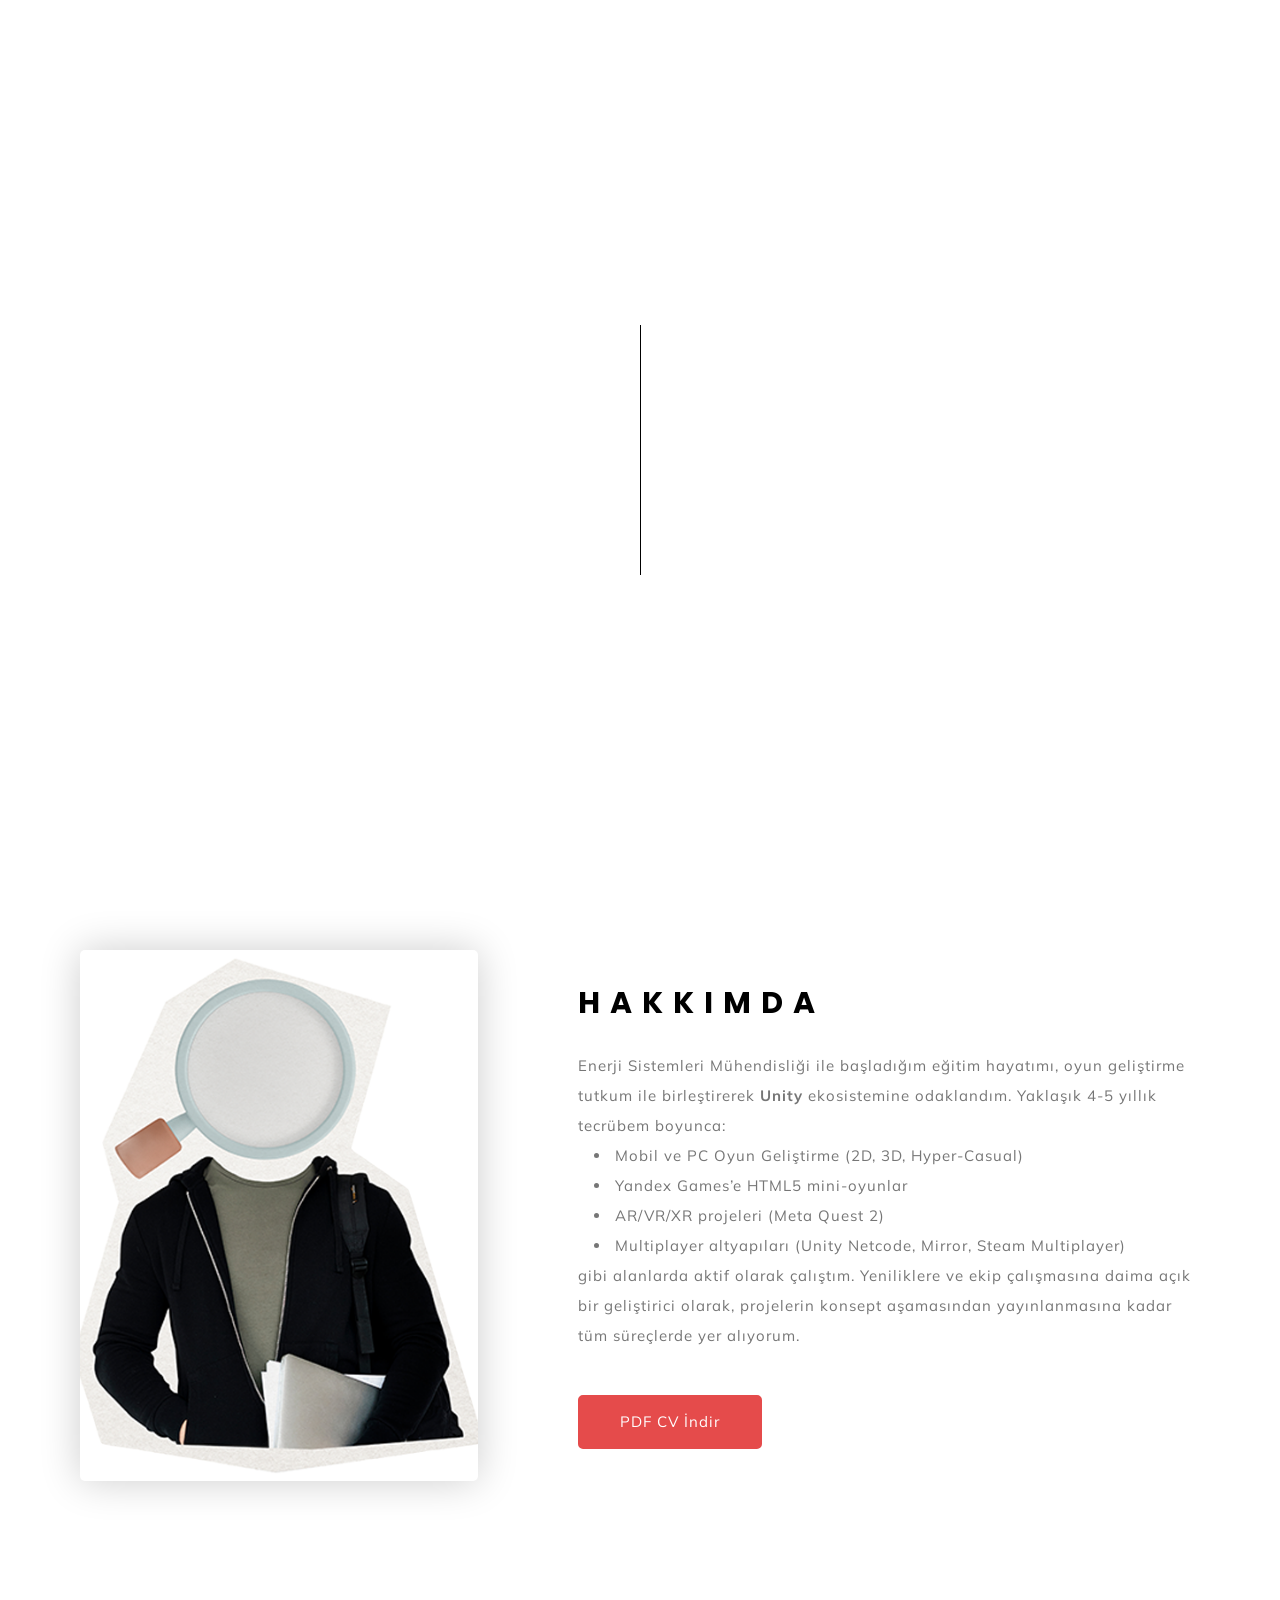
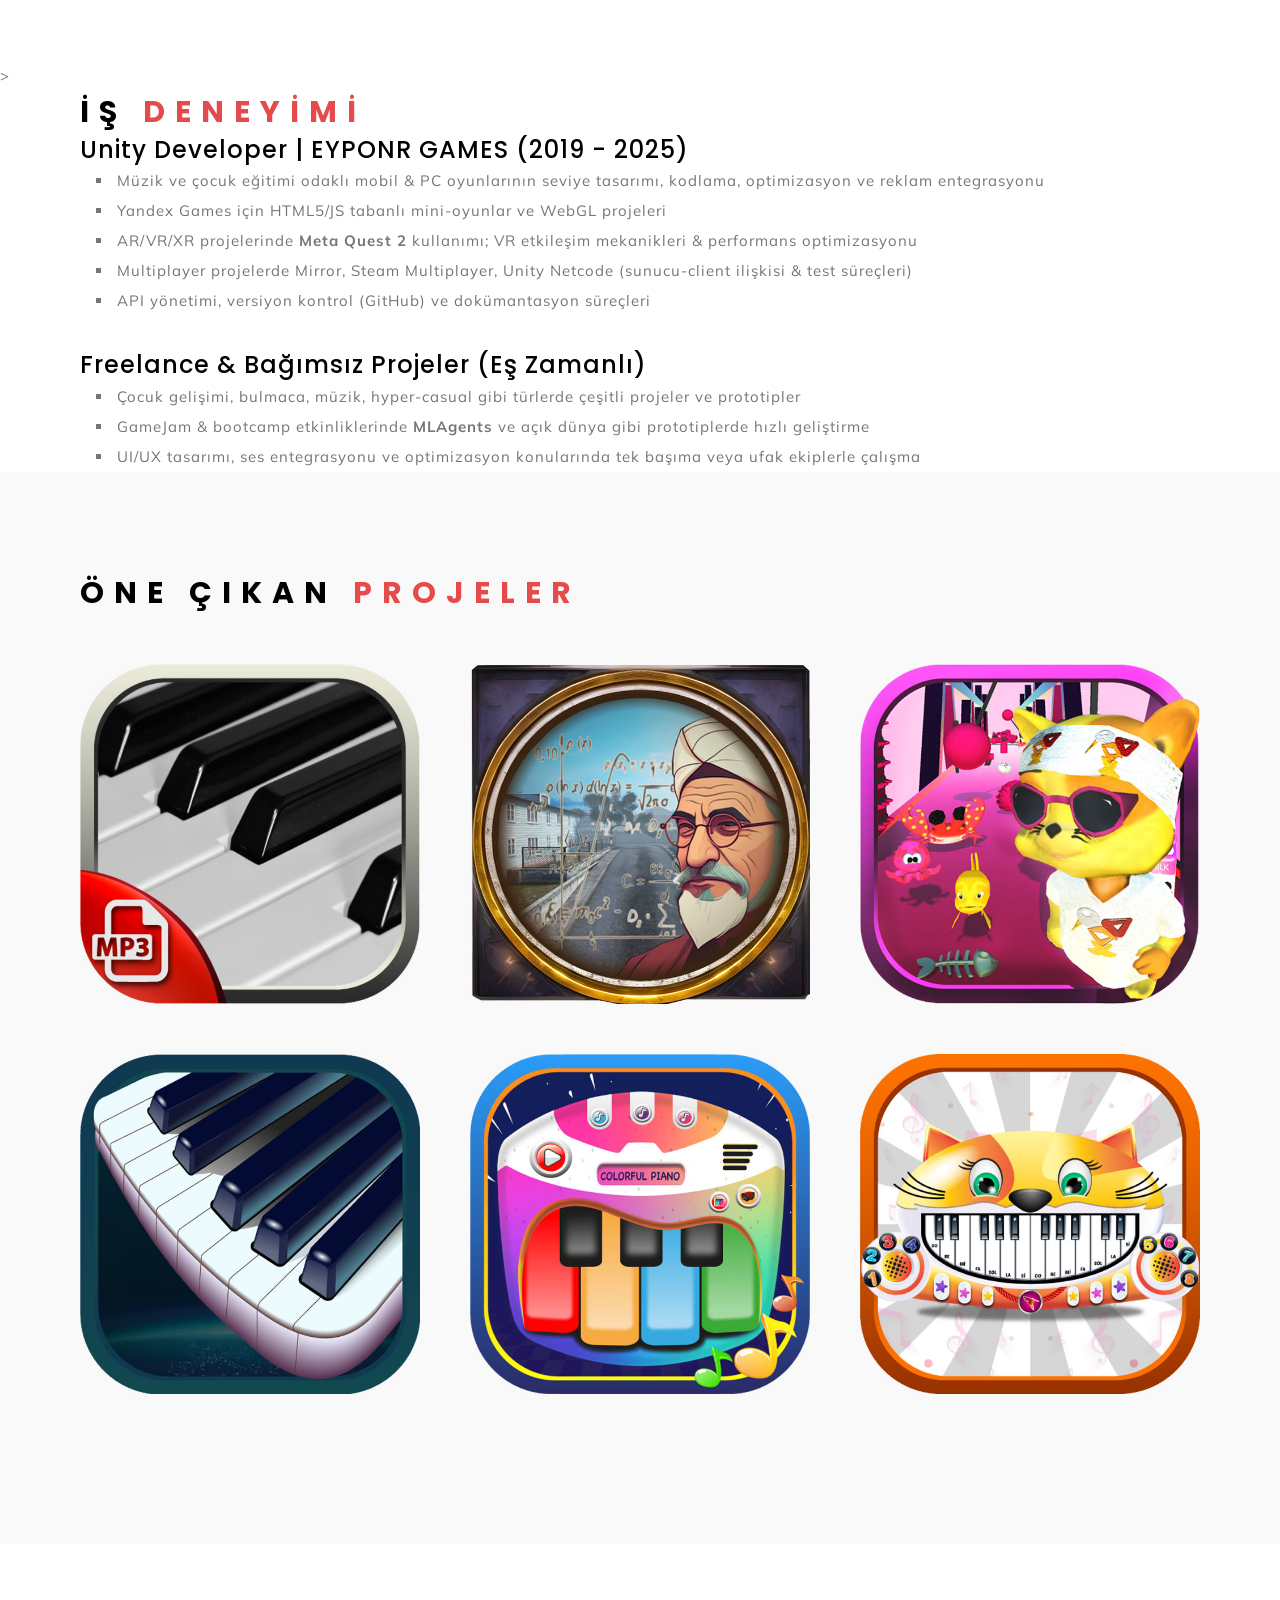
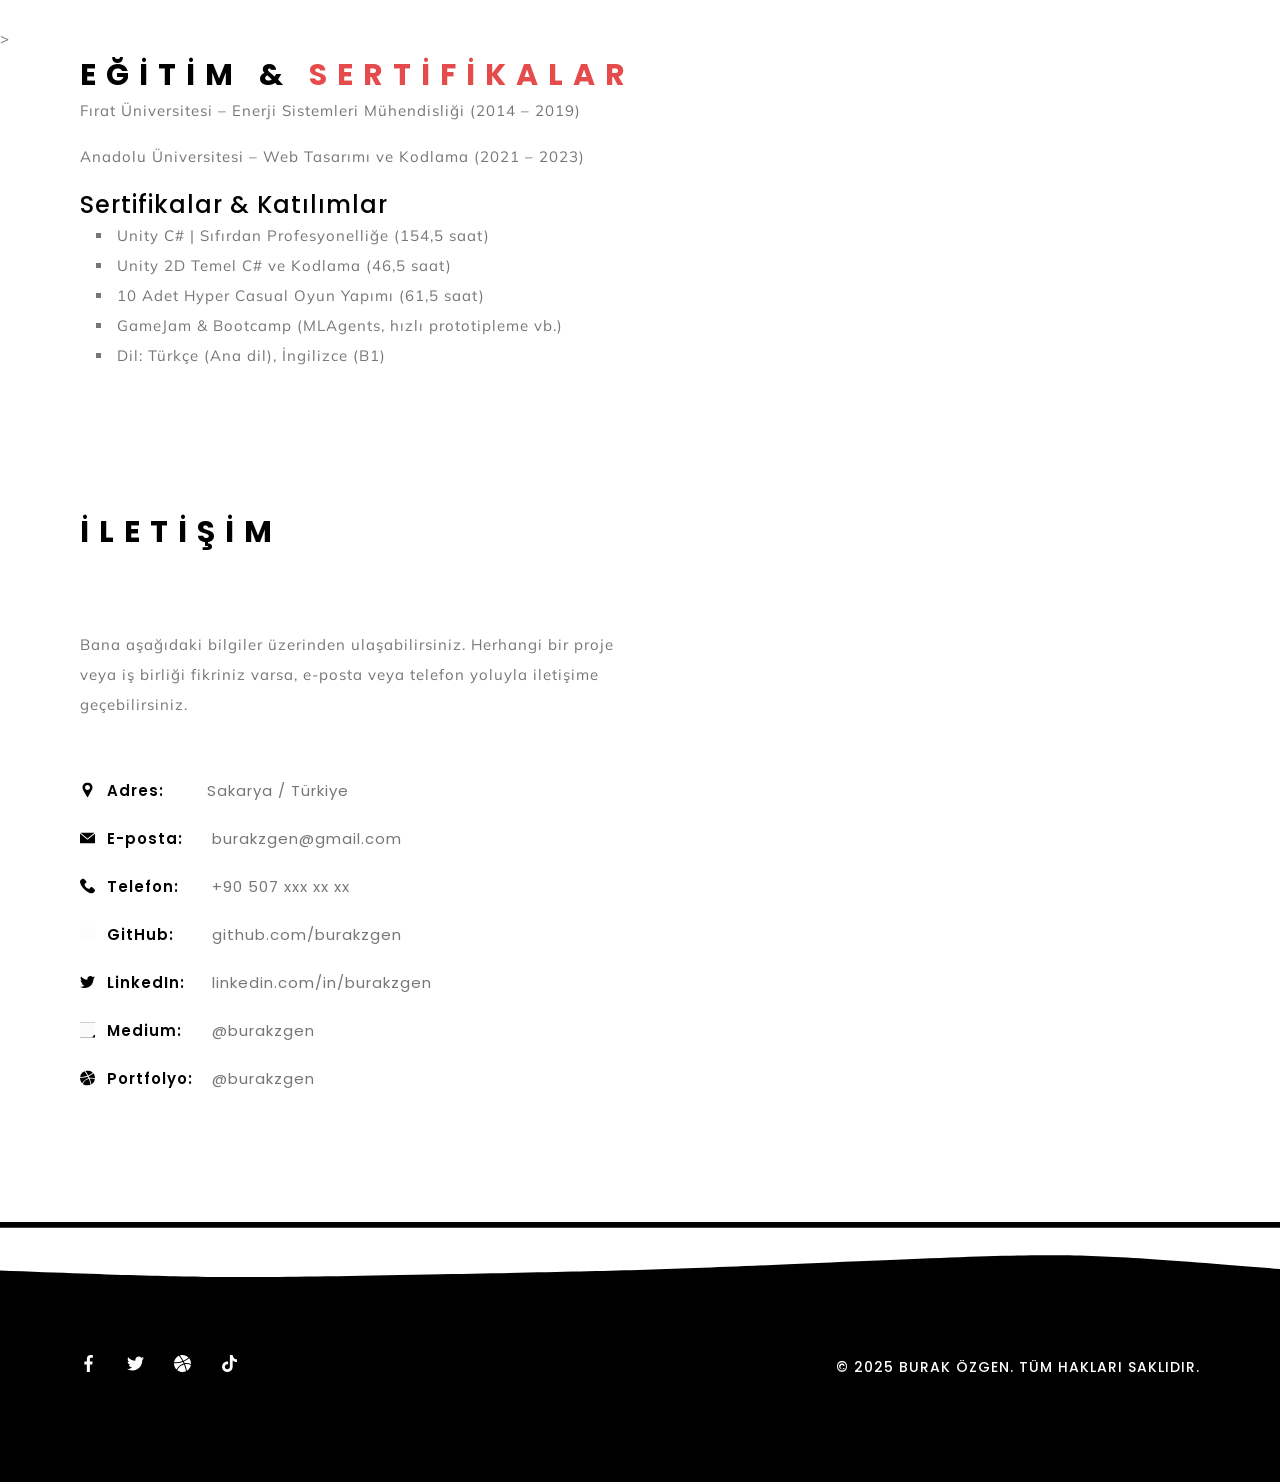
==== commit 7c02562a: "up" ====
--- a/index.html
+++ b/index.html
@@ -167,21 +167,22 @@
   <div class="grax_tm_section" id="about">
     <div class="grax_tm_about">
       <div class="container">
-        <div class="about_inner">
-          <div class="left wow fadeInLeft" data-wow-duration="1.5s">
+        <div class="about_inner">  
+
+             <div class="left wow fadeInLeft" data-wow-duration="1.5s">
             <div class="image parallax" data-relative-input="true">
               <img src="img/placeholders/3-4.jpg" alt="placeholder" />
-              <div class="main layer" data-img-url="img/about/1.jpg" data-depth="0.04"></div>
+              <div class="main layer" data-img-url="img/about/about.png" data-depth="0.04"></div>
             </div>
           </div>
+
           <div class="right wow fadeInLeft" data-wow-duration="1.5s" data-wow-delay=".2s">
             <div class="grax_tm_title_holder">
               <h3>Hakkımda</h3>
-            </div>
+            </div> 
             <div class="text">
               <p>
-                Enerji Sistemleri Mühendisliği ile başladığım eğitim hayatımı, oyun geliştirme 
-                tutkum ile birleştirerek <strong>Unity</strong> ekosistemine odaklandım. 
+                Enerji Sistemleri Mühendisliği ile başladığım eğitim hayatımı, oyun geliştirme tutkum ile birleştirerek <strong>Unity</strong> ekosistemine odaklandım. 
                 Yaklaşık 4-5 yıllık tecrübem boyunca:
               </p>
               <ul style="list-style: inside disc; margin-left:1rem;">
@@ -210,7 +211,7 @@
   <!-- /ABOUT -->
 
   <!-- EXPERIENCE (Deneyim) -->
-  <div class="grax_tm_section" id="experience">
+  <div class="grax_tm_section" id="experience" style="margin-top:80px; scroll-margin-top:80px;">>
     <div class="container">
       <div class="grax_tm_title_holder">
         <h3>İş <span>Deneyimi</span></h3>
@@ -267,7 +268,7 @@
                   <h3>Real Piano</h3>
                 </div>
                 <!-- Bağlantı ister WebGL demosu ister Google Play linki vb. -->
-                <a class="grax_tm_full_link" href="#" target="_blank"></a>
+                <a class="grax_tm_full_link" href="https://play.google.com/store/apps/details?id=com.eyuponer.realPiano&pli=1" target="_blank"></a>
               </div>
             </li>
 
@@ -283,7 +284,7 @@
                   <span>Bulmaca / Macera</span>
                   <h3>Cebirsel Hazineler</h3>
                 </div>
-                <a class="grax_tm_full_link" href="#" target="_blank"></a>
+                <a class="grax_tm_full_link" href="https://appsonwindows.com/apk/11021157/" target="_blank"></a>
               </div>
             </li>
 
@@ -299,7 +300,7 @@
                   <span>Hyper-Casual</span>
                   <h3>Meow Cat Runner</h3>
                 </div>
-                <a class="grax_tm_full_link" href="#" target="_blank"></a>
+                <a class="grax_tm_full_link" href="https://play.google.com/store/apps/details?id=com.EYPONRGAMES.MeowCatRunner" target="_blank"></a>
               </div>
             </li>
 
@@ -312,13 +313,44 @@
                 </div>
                 <div class="overlay"></div>
                 <div class="details">
-                  <span>AR/VR/XR</span>
-                  <h3>VR Projesi (Meta Quest 2)</h3>
-                </div>
-                <a class="grax_tm_full_link" href="#" target="_blank"></a>
+                  <span>Müzik / Eğitim</span>
+                  <h3>Piano</h3>
+                </div>
+                <a class="grax_tm_full_link" href="https://play.google.com/store/apps/details?id=com.EYPONRGAMES.RhythmofthePianoLight" target="_blank"></a>
               </div>
             </li>
 
+               <!-- Colorful Piano Projesi -->
+            <li class="wow fadeInLeft" data-wow-duration="1.5s" data-wow-delay=".8s">
+              <div class="list_inner">
+                <div class="image">
+                  <img src="img/placeholders/1-1.jpg" alt="placeholder"/>
+                  <div class="main" data-img-url="img/portfolio/5.jpg"></div>
+                </div>
+                <div class="overlay"></div>
+                <div class="details">
+                  <span>Müzik / Eğitim</span>
+                  <h3>Colorful Piano</h3>
+                </div>
+                <a class="grax_tm_full_link" href="https://play.google.com/store/apps/details?id=com.eyuponer.colorfulpiano" target="_blank"></a>
+              </div>
+            </li>
+                 <!-- Meow Music Projesi -->
+            <li class="wow fadeInLeft" data-wow-duration="1.5s" data-wow-delay="1s">
+              <div class="list_inner">
+                <div class="image">
+                  <img src="img/placeholders/1-1.jpg" alt="placeholder"/>
+                  <div class="main" data-img-url="img/portfolio/6.jpg"></div>
+                </div>
+                <div class="overlay"></div>
+                <div class="details">
+                  <span>Müzik / Eğitim</span>
+                  <h3>Meow Music - Sound Cat Piano</h3>
+                </div>
+                <a class="grax_tm_full_link" href="https://play.google.com/store/apps/details?id=com.eyup.MeowMusic" target="_blank"></a>
+              </div>
+            </li>
+
           </ul>
         </div>
       </div>
@@ -327,7 +359,7 @@
   <!-- /PORTFOLIO -->
 
   <!-- EDUCATION & CERTIFICATES -->
-  <div class="grax_tm_section" id="education">
+  <div class="grax_tm_section" id="education" style="margin-top:80px; scroll-margin-top:80px;">>
     <div class="container">
       <div class="grax_tm_title_holder">
         <h3>Eğitim &amp; <span>Sertifikalar</span></h3>
@@ -398,7 +430,7 @@
               </li>
               <li>
                 <div class="list_inner">
-                  <img class="svg" src="img/svg/social/dribbble.svg" alt="github" />
+                  <img class="svg" src="img/svg/social/github.svg" alt="github" />
                   <p><span class="first">GitHub:</span>
                     <span class="second"><a href="https://github.com/burakzgen" target="_blank">github.com/burakzgen</a></span></p>
                 </div>
@@ -412,9 +444,16 @@
               </li>
               <li>
                 <div class="list_inner">
-                  <img class="svg" src="img/svg/social/dribbble.svg" alt="medium" />
+                  <img class="svg" src="img/svg/social/medium.svg" alt="medium" />
                   <p><span class="first">Medium:</span>
                     <span class="second"><a href="https://medium.com/@burakzgen" target="_blank">@burakzgen</a></span></p>
+                </div>
+              </li>
+               <li>
+                <div class="list_inner">
+                  <img class="svg" src="img/svg/social/dribbble.svg" alt="medium" />
+                  <p><span class="first">Portfolyo:</span>
+                    <span class="second"><a href="https://drive.google.com/file/d/1RN1JZ-8kvo4FSN4Eg_4vQRSbtxQgQufI/view" target="_blank">@burakzgen</a></span></p>
                 </div>
               </li>
             </ul>
--- a/css/style.css
+++ b/css/style.css
@@ -653,8 +653,8 @@
 	clear: both;
 	float: left;
 	background-color: #fff;
-	margin-bottom: 150px;
-	padding-top: 150px;
+	margin-bottom: 100px;
+	padding-top: 50px;
 }
 .grax_tm_about .about_inner{
 	width: 100%;
@@ -857,7 +857,7 @@
 	height: auto;
 	clear: both;
 	float: left;
-	padding: 140px 0px 100px 0px;
+	padding: 100px 0px 100px 0px;
 	background-color: #f9f9f9;
 }
 .grax_tm_portfolio .portfolio_list{
@@ -865,7 +865,7 @@
 	height: auto;
 	clear: both;
 	float: left;
-	padding-top: 90px;
+	padding-top: 50px;
 }
 .grax_tm_portfolio ul{
 	margin: 0px 0px 0px -50px;
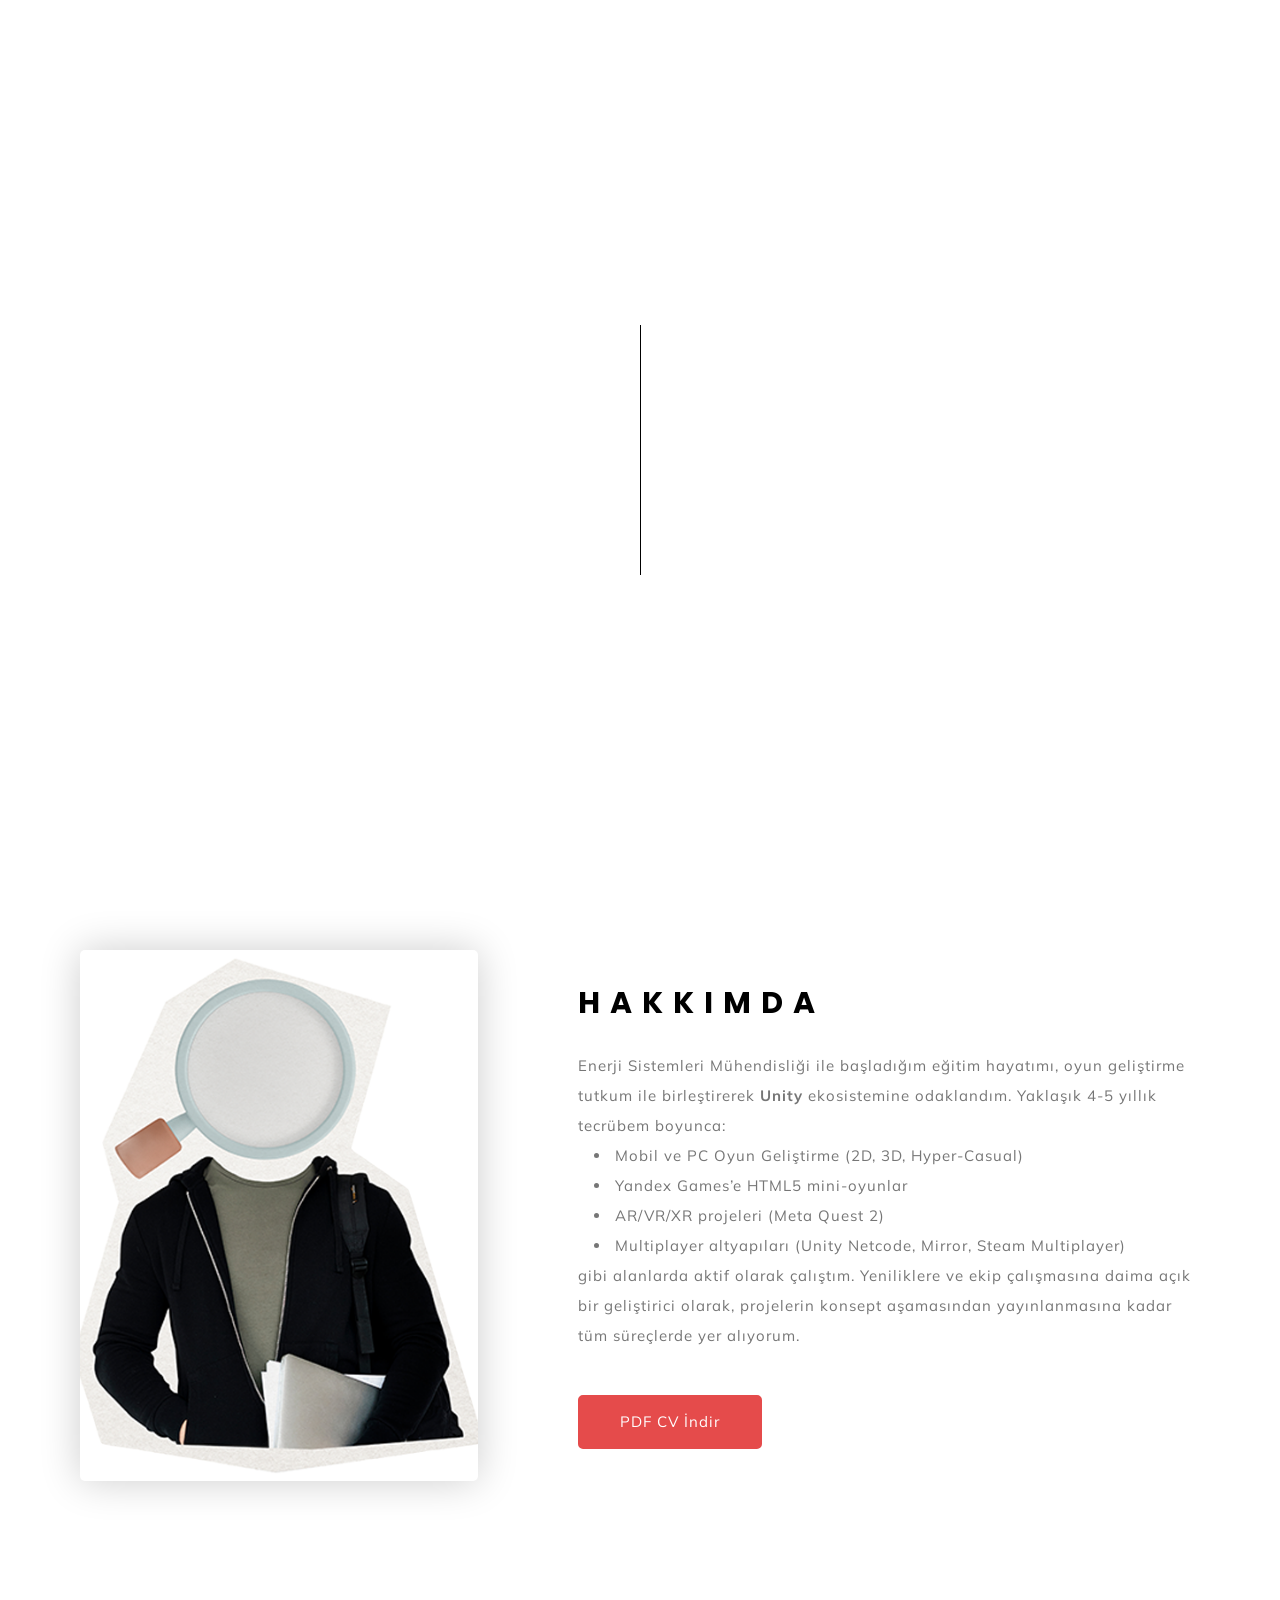
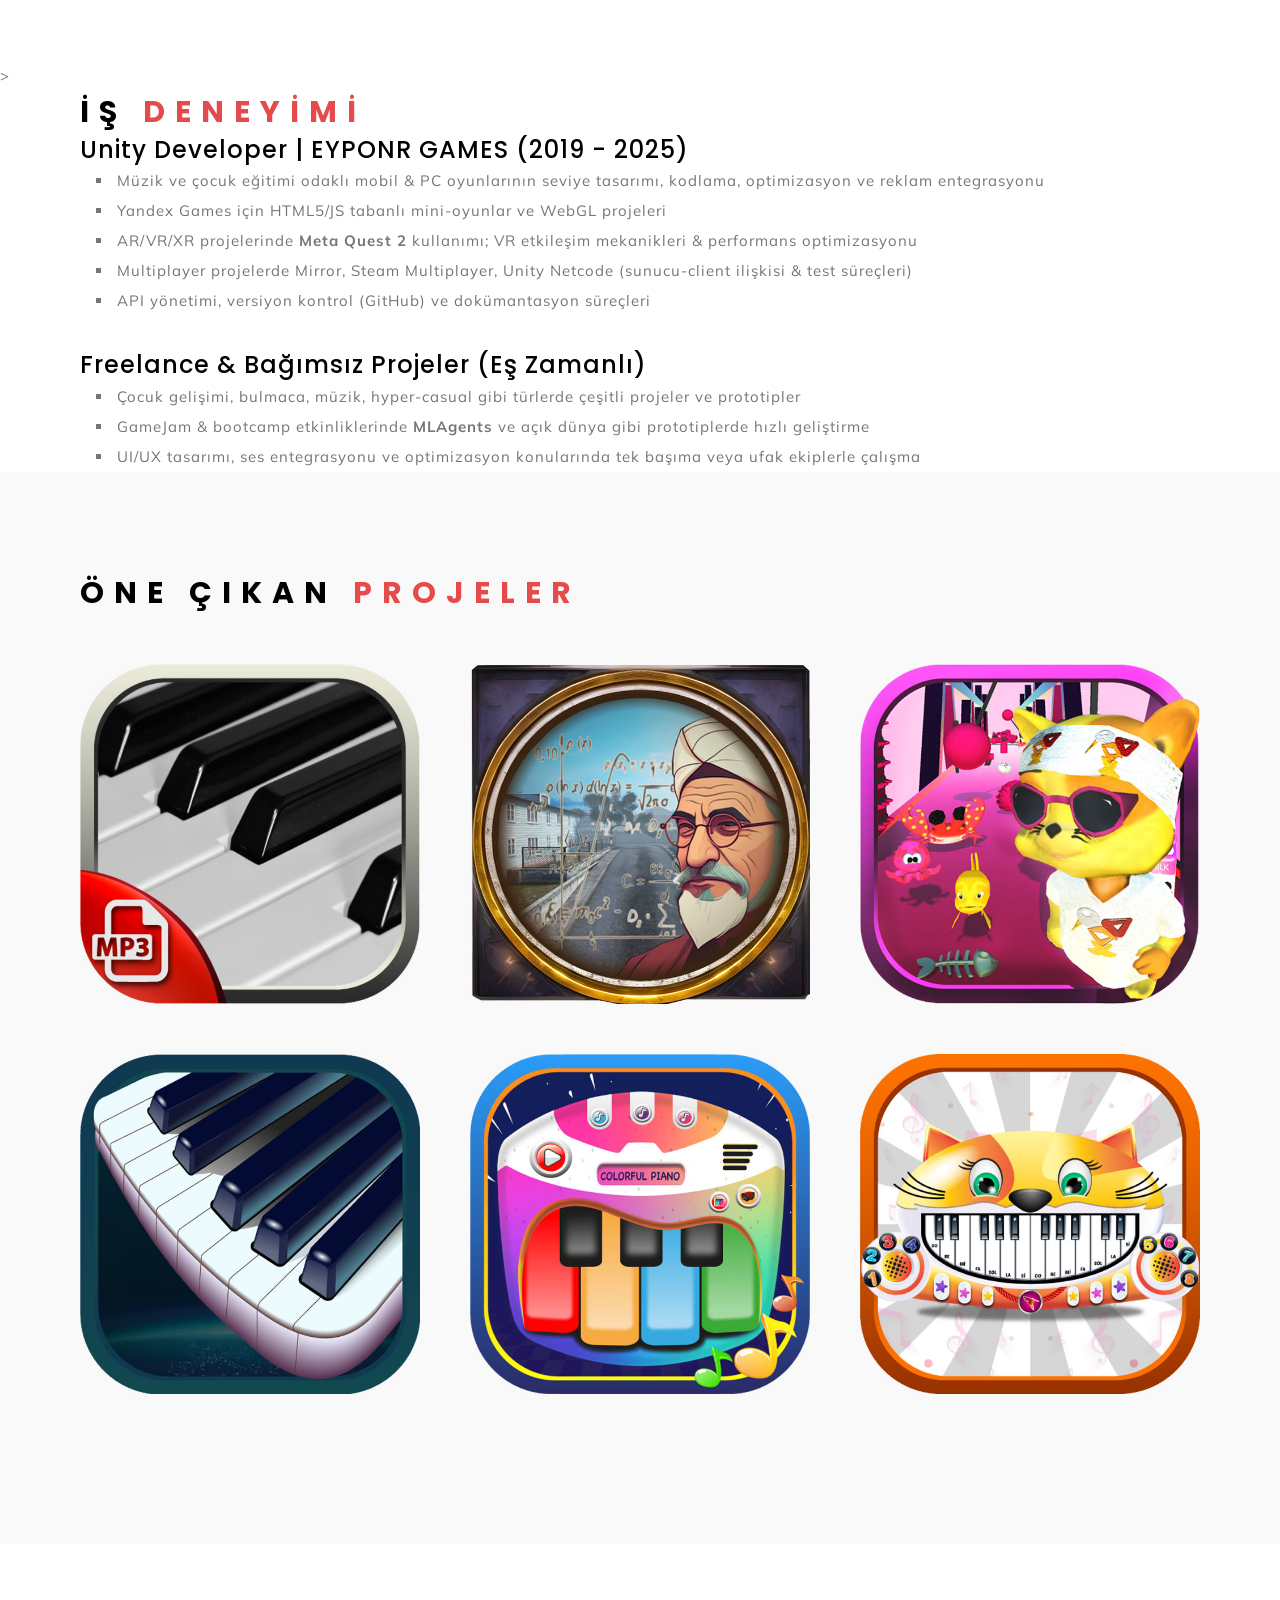
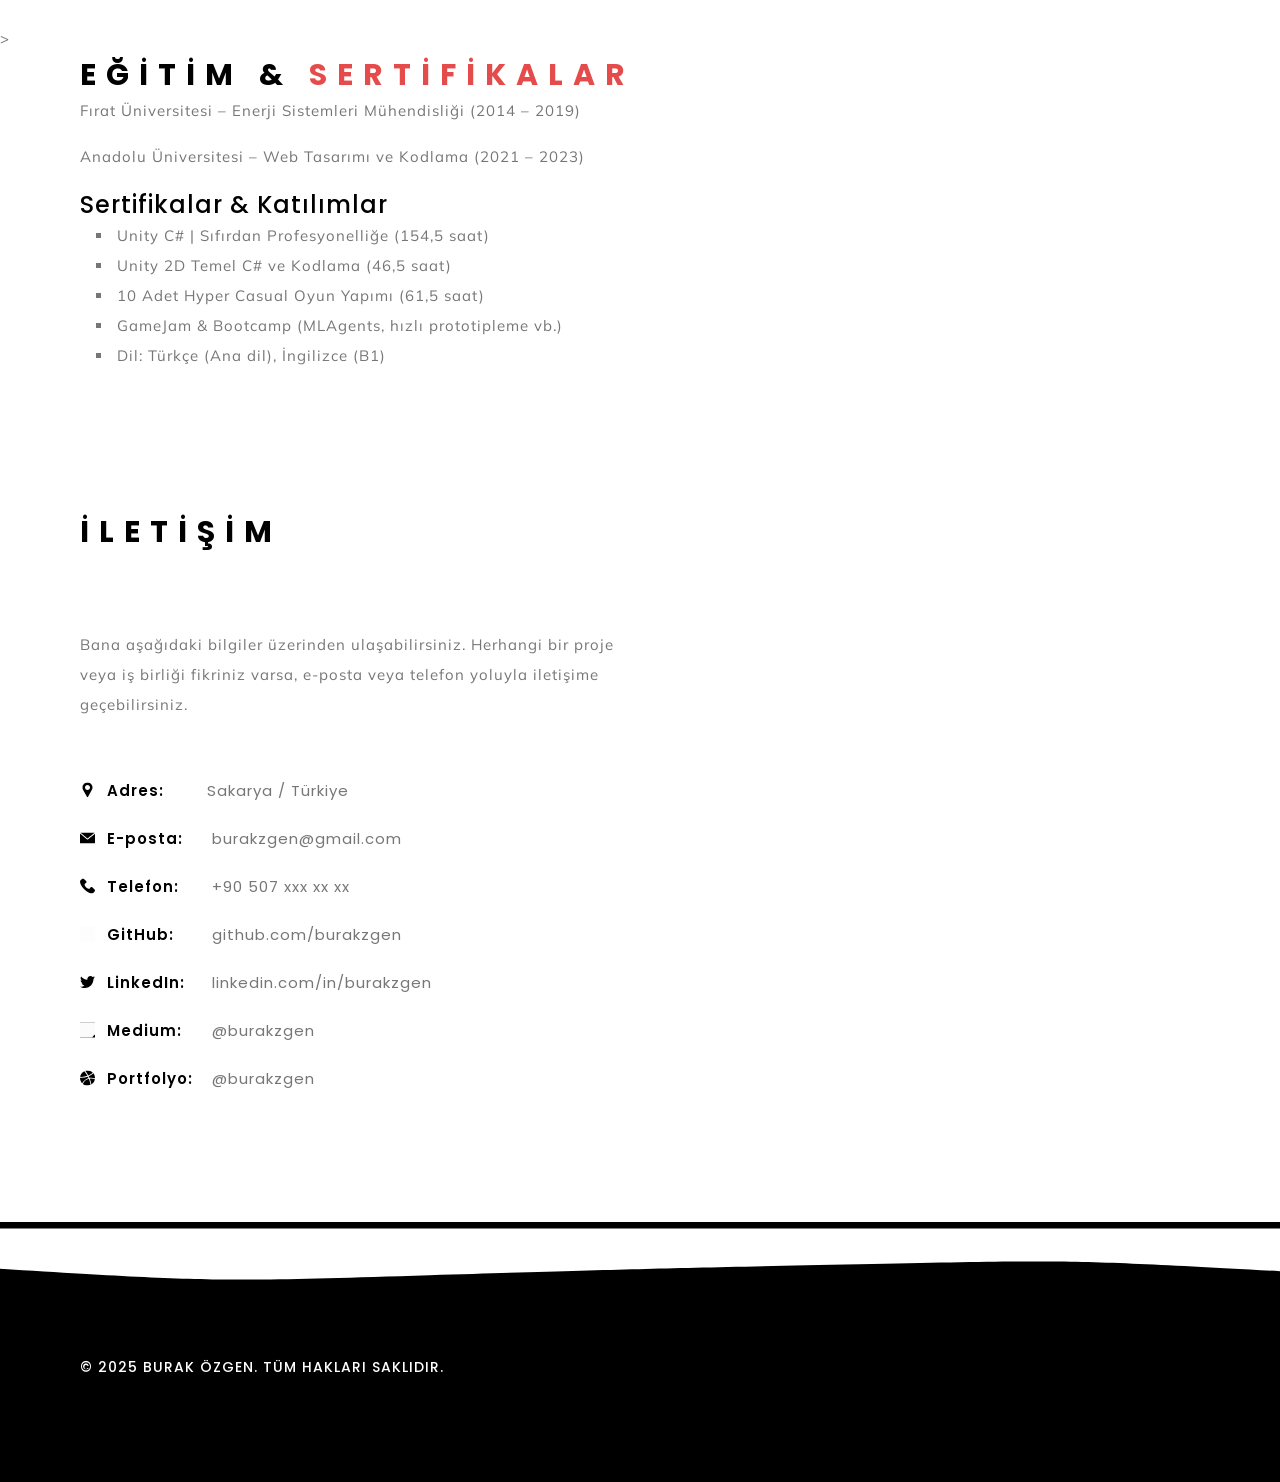
==== commit 42a49028: "Update index.html" ====
--- a/index.html
+++ b/index.html
@@ -425,7 +425,7 @@
                 <div class="list_inner">
                   <img class="svg" src="img/svg/phone.svg" alt="phone" />
                   <p><span class="first">Telefon:</span>
-                    <span class="second"><a href="tel:+90507xxxxxxx">+90 507 xxx xx xx</a></span></p>
+                    <span class="second"><a href="img/resume/BurakOZGEN_CV.pdf">+90 507 xxx xx xx</a></span></p>
                 </div>
               </li>
               <li>
@@ -490,14 +490,15 @@
          <!-- <div class="logo wow fadeInLeft" data-wow-duration="1s">
             <img src="img/logo/logo.png" alt="logo" />
           </div> -->
-          <div class="social wow fadeInLeft" data-wow-duration="1s" data-wow-delay=".2s">
+        <!--  <div class="social wow fadeInLeft" data-wow-duration="1s" data-wow-delay=".2s">
             <ul>
               <li><a href="#"><img class="svg" src="img/svg/social/facebook.svg" alt="fb" /></a></li>
               <li><a href="#"><img class="svg" src="img/svg/social/twitter.svg" alt="tw" /></a></li>
               <li><a href="#"><img class="svg" src="img/svg/social/dribbble.svg" alt="dribbble" /></a></li>
               <li><a href="#"><img class="svg" src="img/svg/social/tik-tok.svg" alt="tiktok" /></a></li>
             </ul>
-          </div>
+          </div> -->
+
           <div class="copy wow fadeInLeft" data-wow-duration="1s" data-wow-delay=".4s">
             <p>© 2025 Burak Özgen. Tüm Hakları Saklıdır.</p>
           </div>
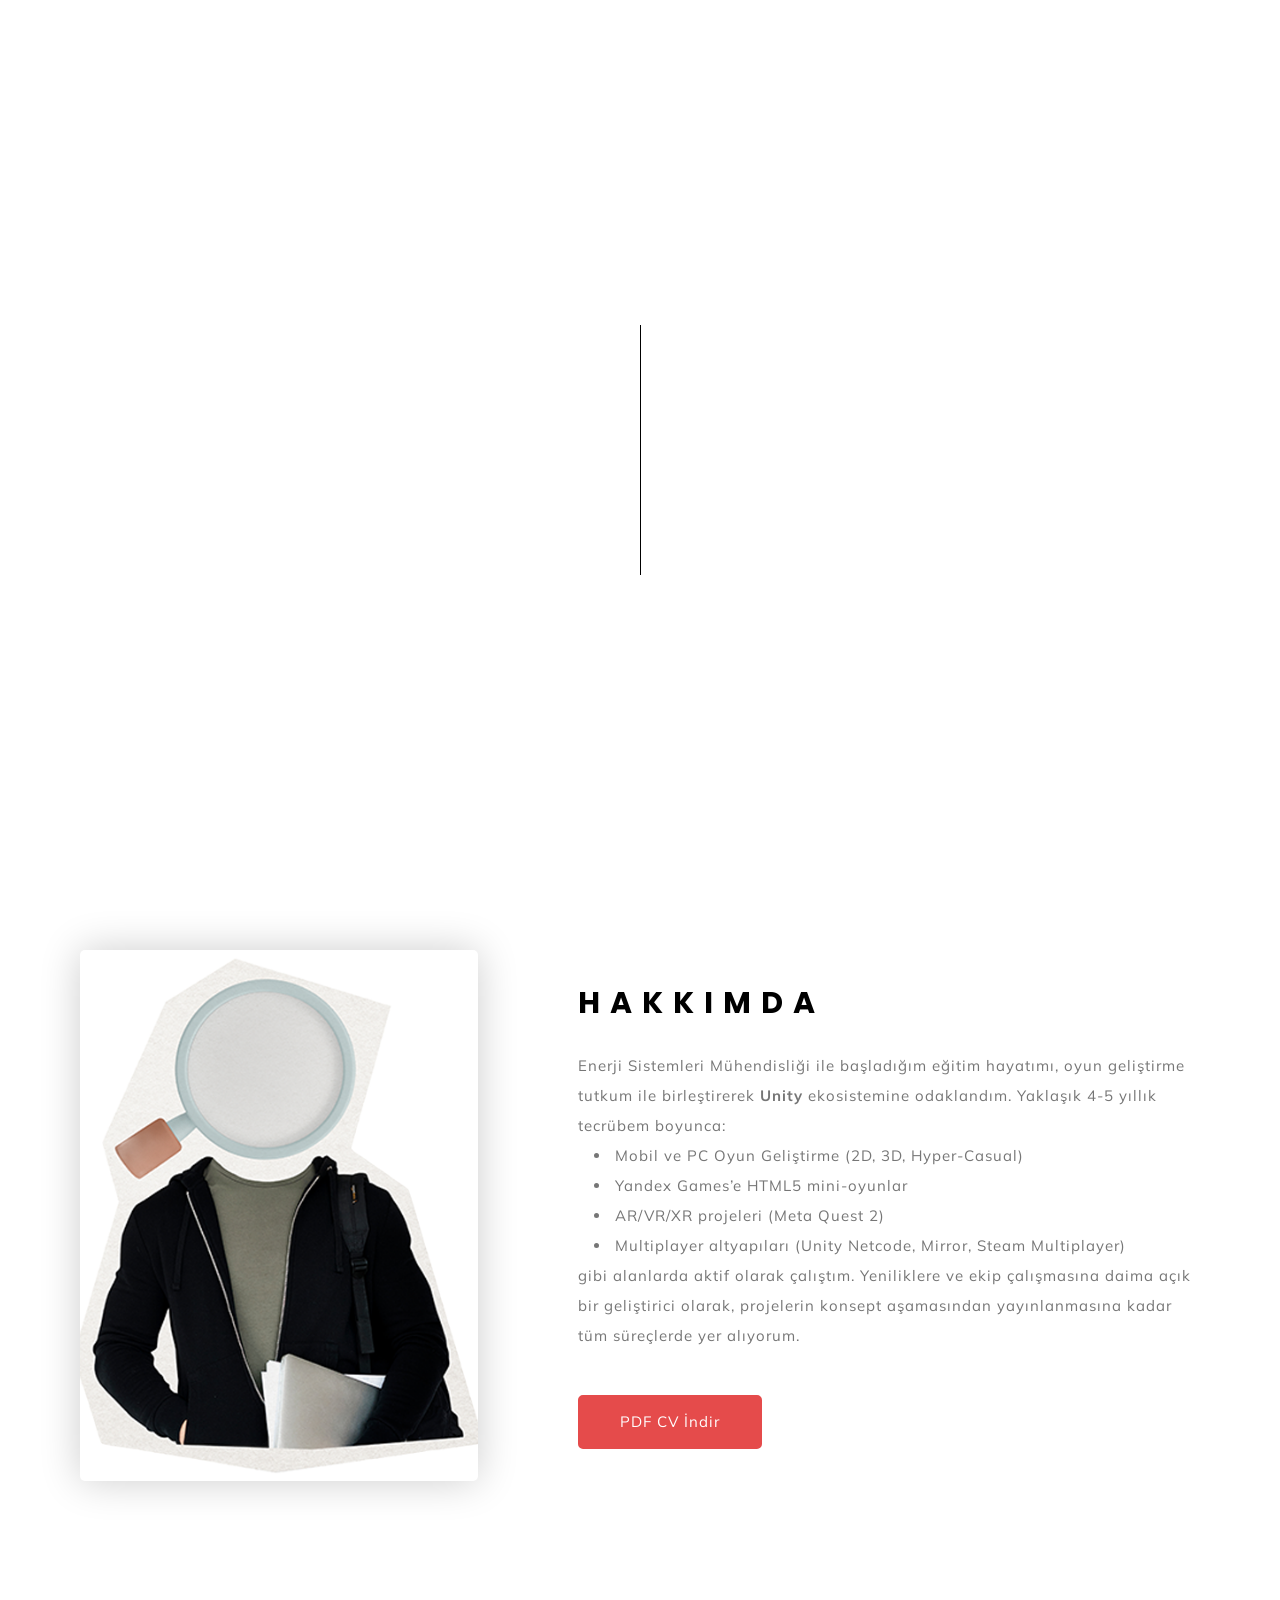
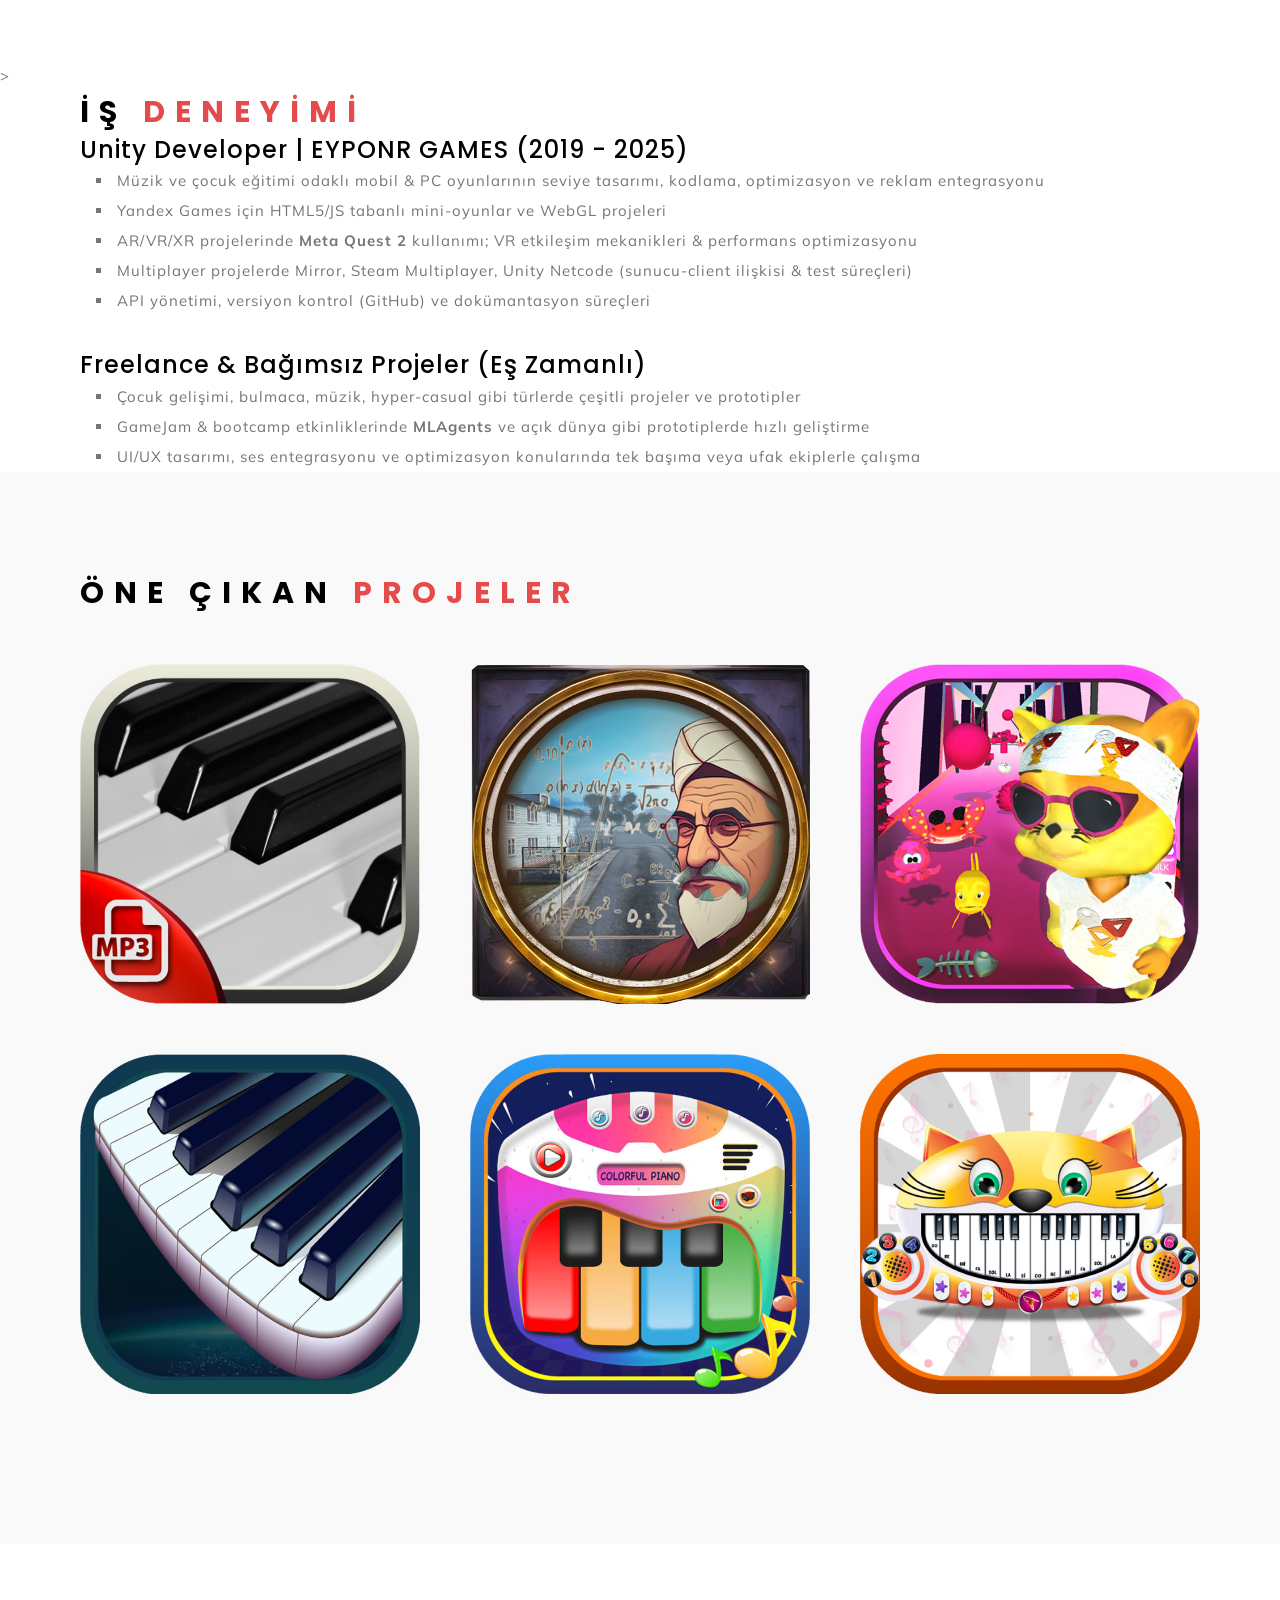
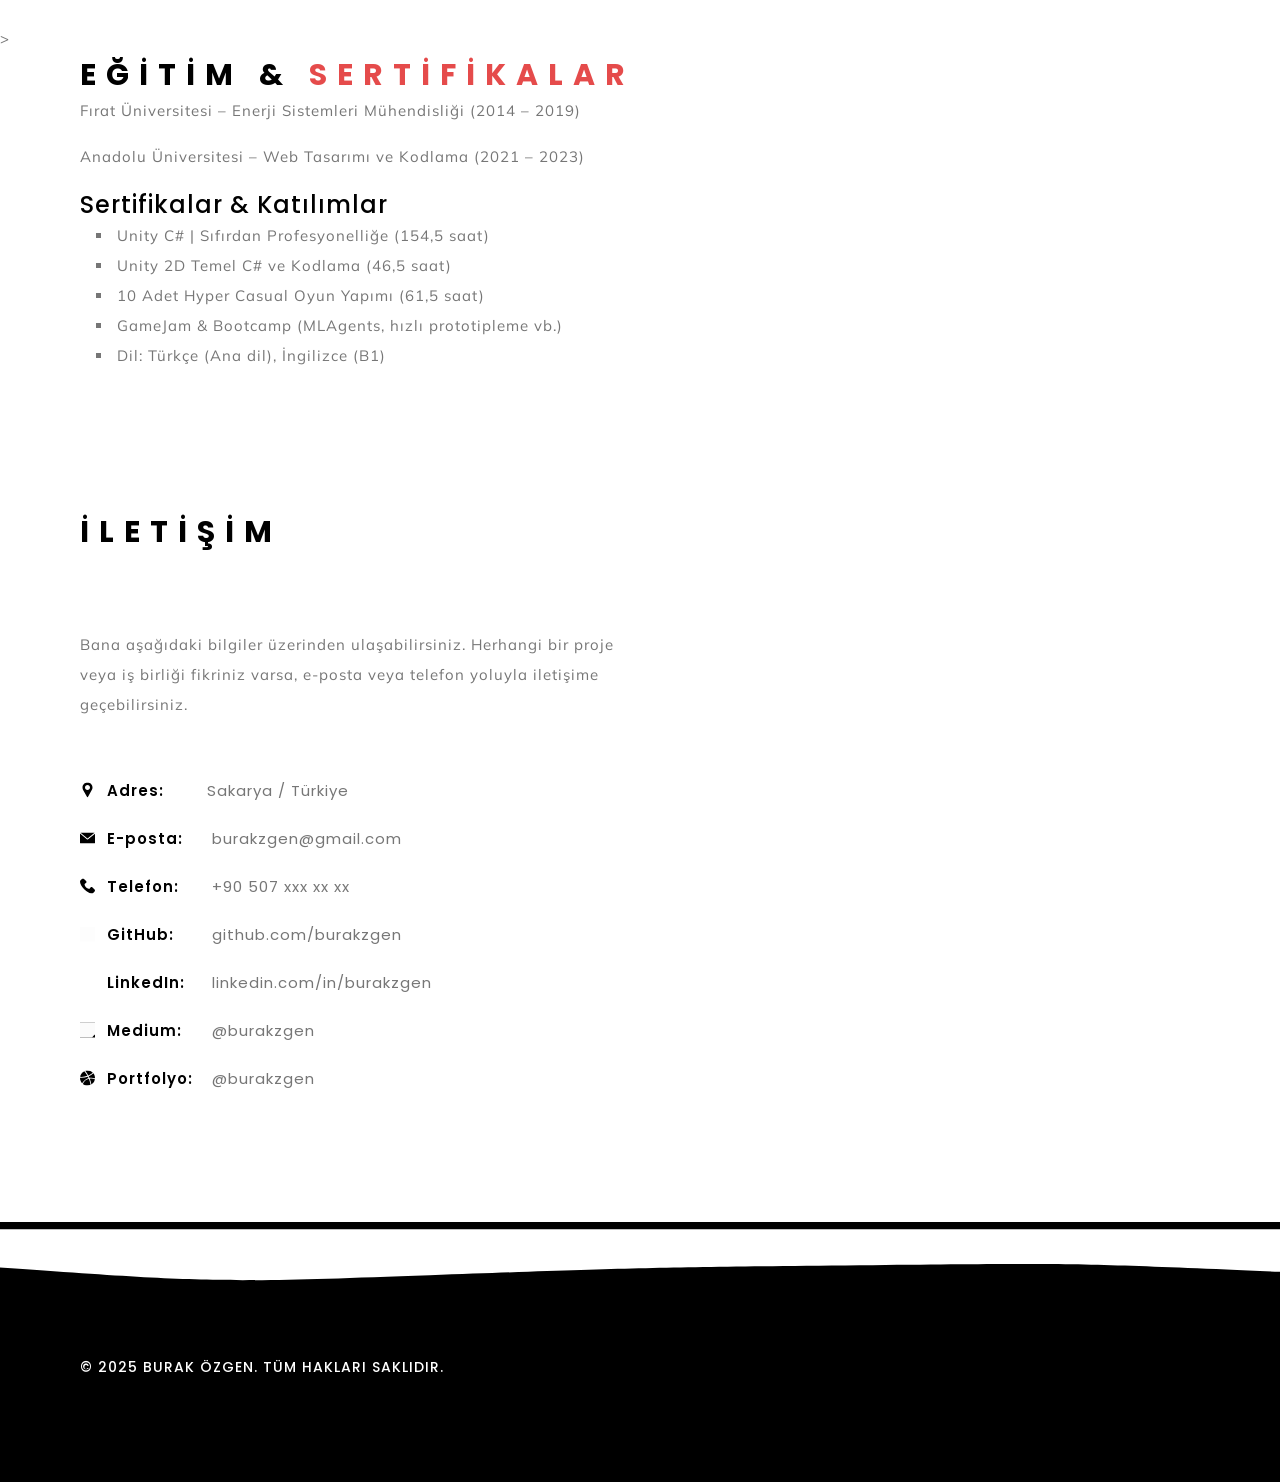
==== commit 405140e7: "index" ====
--- a/index.html
+++ b/index.html
@@ -437,7 +437,7 @@
               </li>
               <li>
                 <div class="list_inner">
-                  <img class="svg" src="img/svg/social/twitter.svg" alt="linkedin" />
+                  <img class="svg" src="img/svg/social/linkedin.svg" alt="linkedin" />
                   <p><span class="first">LinkedIn:</span>
                     <span class="second"><a href="https://linkedin.com/in/burakzgen" target="_blank">linkedin.com/in/burakzgen</a></span></p>
                 </div>
@@ -451,7 +451,7 @@
               </li>
                <li>
                 <div class="list_inner">
-                  <img class="svg" src="img/svg/social/dribbble.svg" alt="medium" />
+                  <img class="svg" src="img/svg/social/dribbble.svg" alt="portfolio" />
                   <p><span class="first">Portfolyo:</span>
                     <span class="second"><a href="https://drive.google.com/file/d/1RN1JZ-8kvo4FSN4Eg_4vQRSbtxQgQufI/view" target="_blank">@burakzgen</a></span></p>
                 </div>
